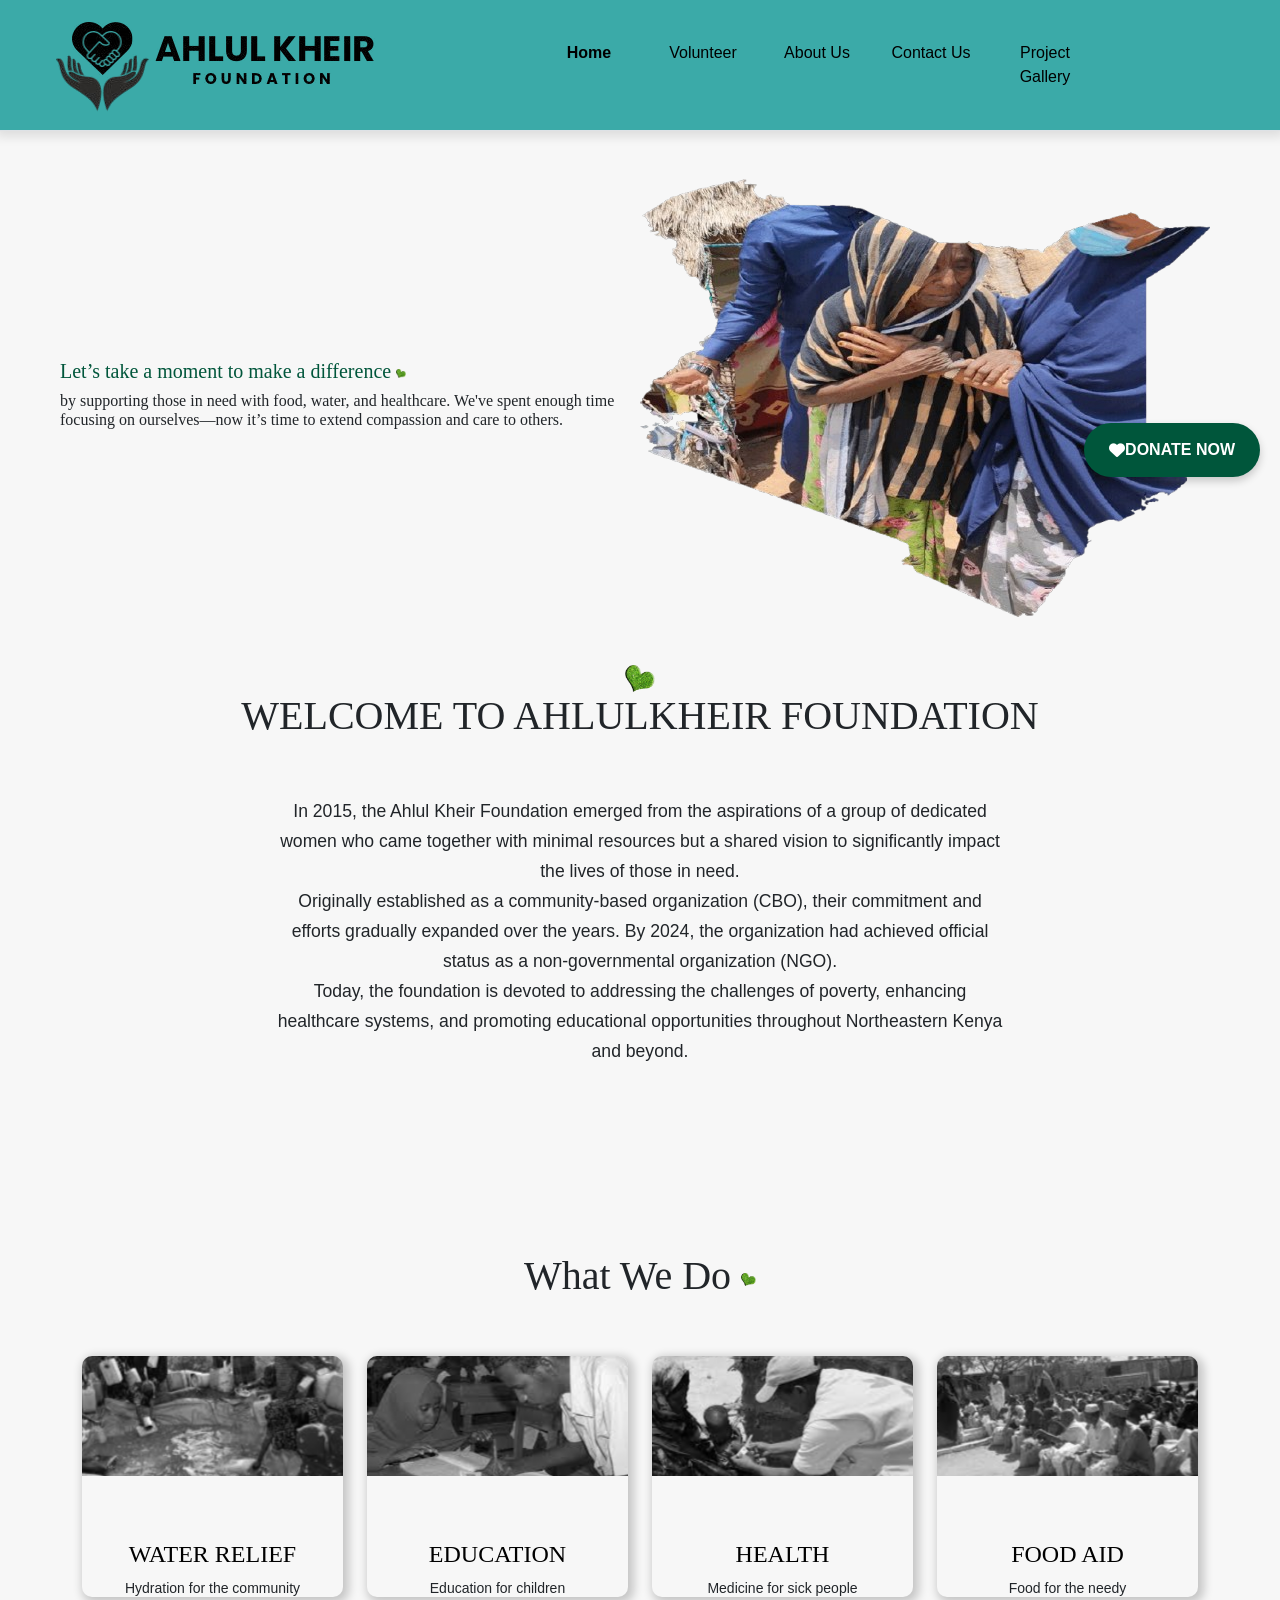
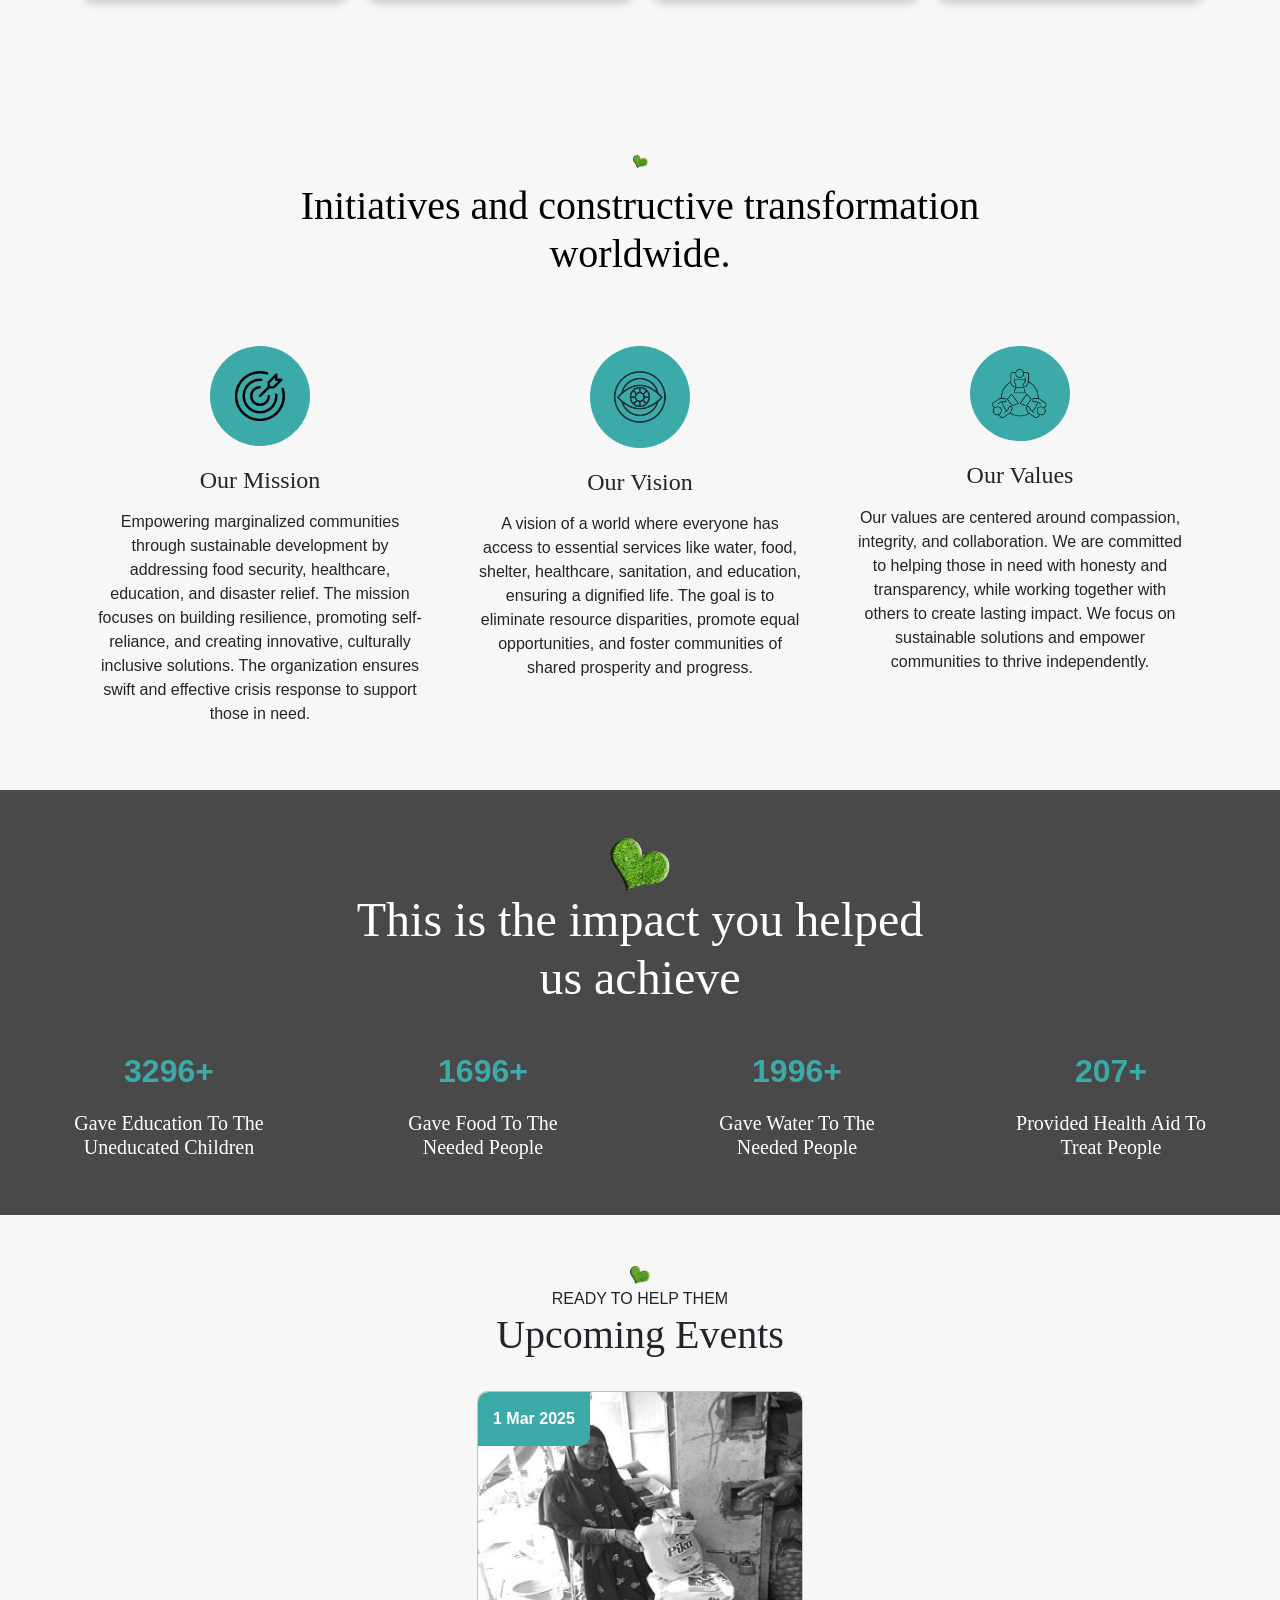
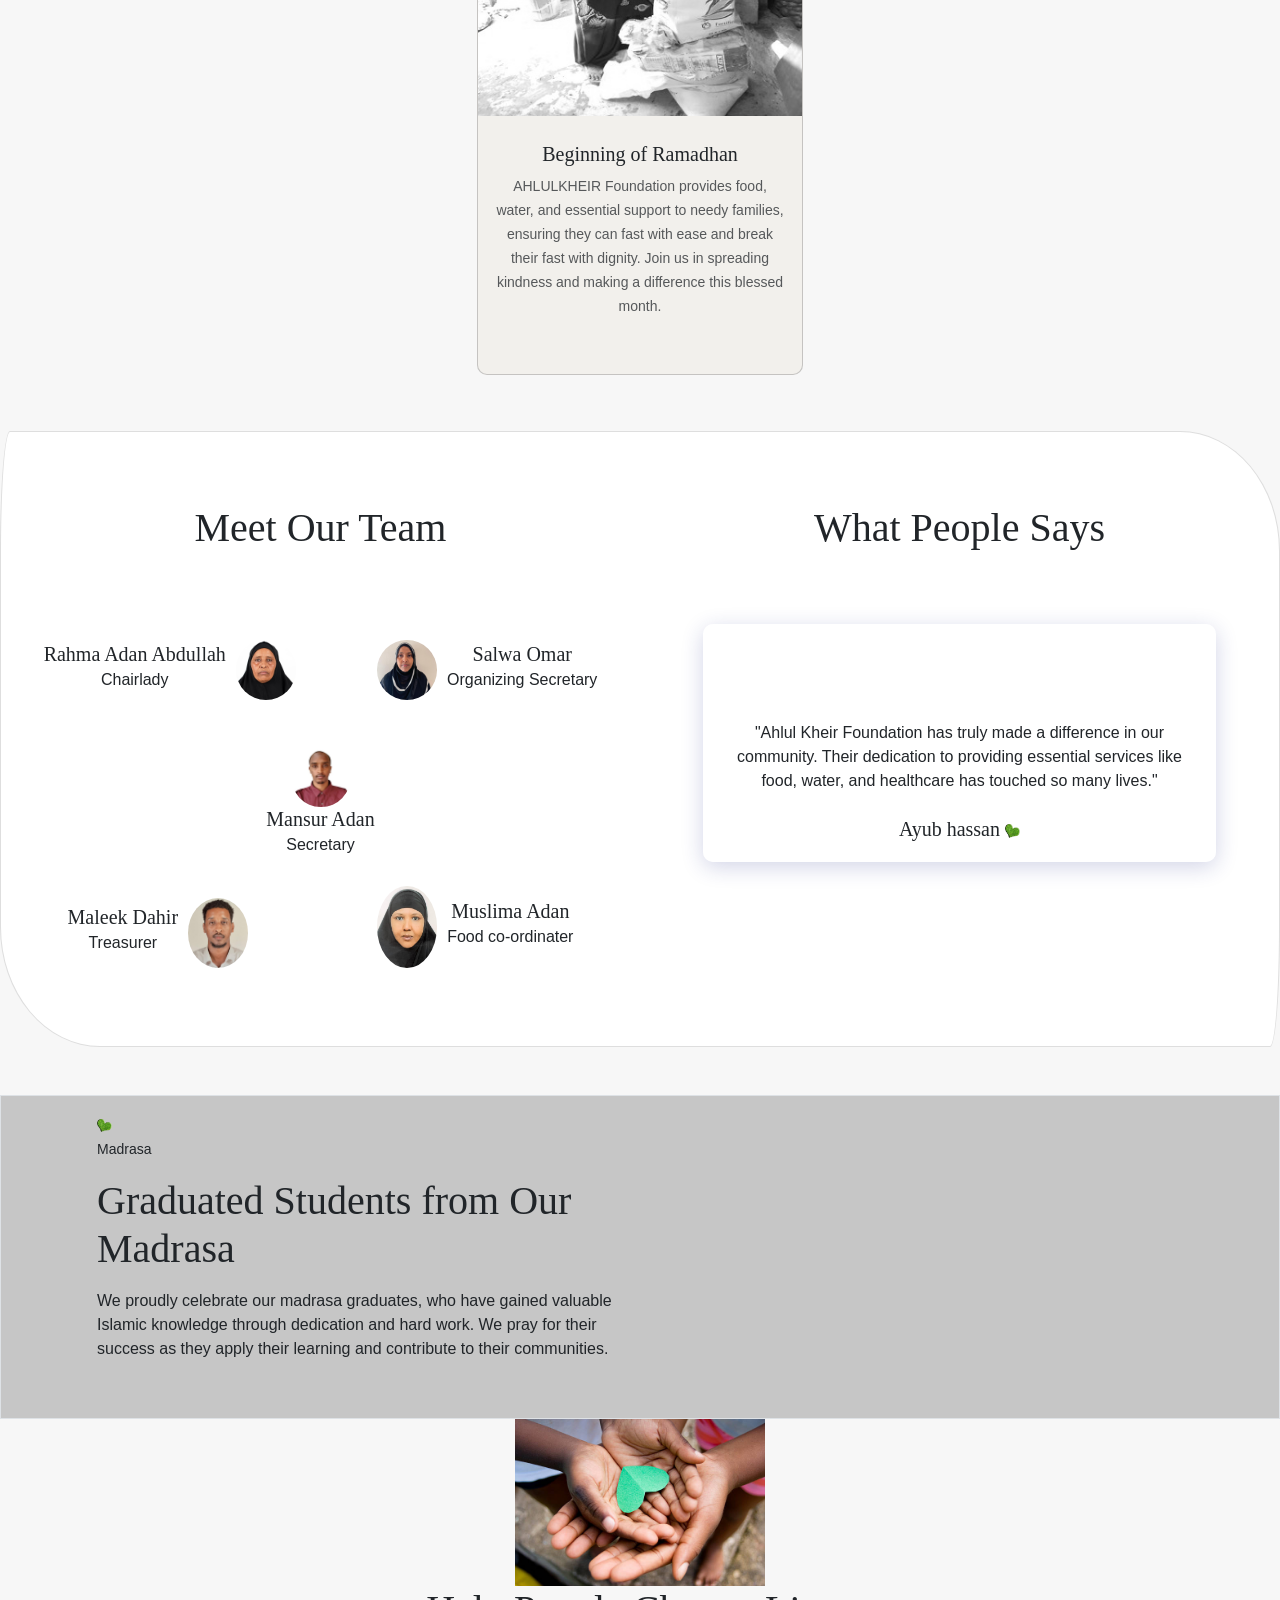
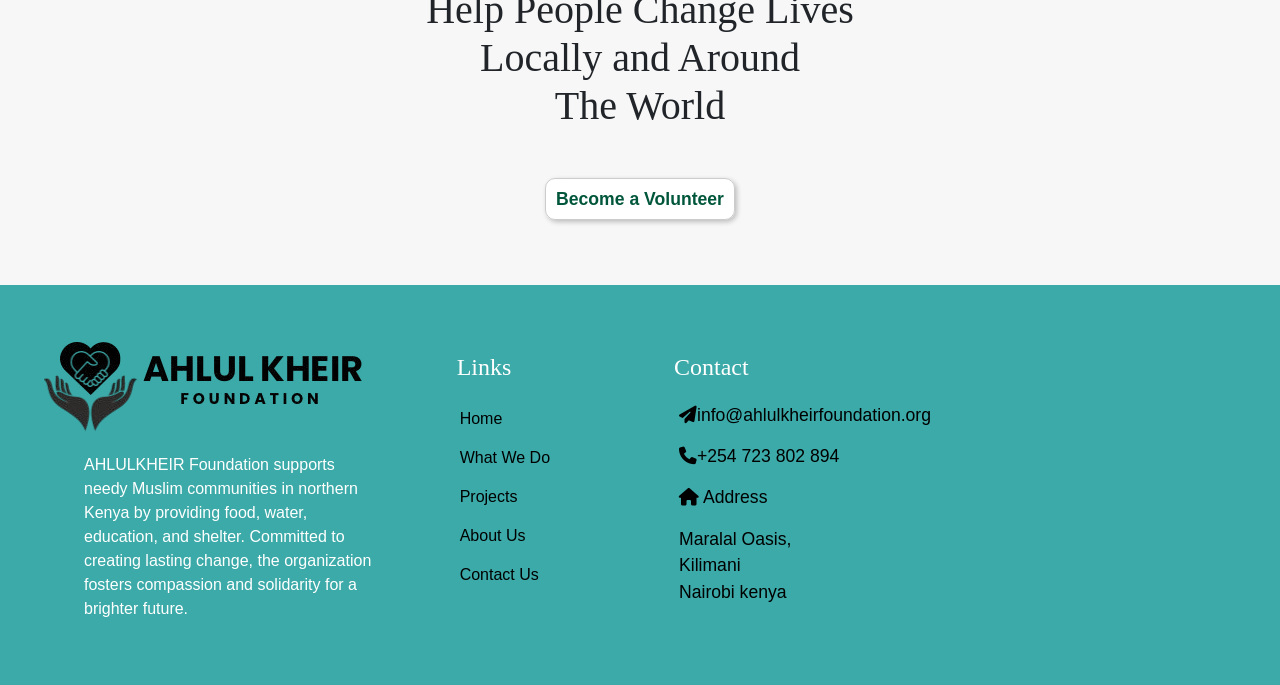
==== index.html @ 29255aa6 "index done" ====
<!DOCTYPE html>
<html lang="en">
<head>
  <meta charset="UTF-8" />
  <meta http-equiv="X-UA-Compatible" content="IE=edge" />
  <meta name="viewport" content="width=device-width, initial-scale=1.0" />
  <link rel="icon" href="images/alhlul favicon.png">

  <!-- fontawesome cdn -->
  <link
    rel="stylesheet"
    href="https://cdnjs.cloudflare.com/ajax/libs/font-awesome/6.1.0/css/all.min.css"
    crossorigin="anonymous"
    referrerpolicy="no-referrer"
  />
  

  <!-- Bootstrap cdn -->
  <link
    href="https://cdn.jsdelivr.net/npm/bootstrap@5.1.3/dist/css/bootstrap.min.css"
    rel="stylesheet"
    crossorigin="anonymous"
  />

  <!-- aos cdn -->
  <link rel="stylesheet" href="https://unpkg.com/aos@next/dist/aos.css" />

  <!-- link css, media and favicon -->
  <link rel="stylesheet" href="styles.css">
  <script src="script.js"></script>

  <title>AhlulKheir Foundation</title>
</head>
<body>

  <div class="donate-popup">
    <a href="donate.html" class="donate-button">
        <i class="fas fa-heart"></i> DONATE NOW
    </a>
</div>

  <!-- navbar -->
  <nav class="navbar navbar-expand-lg sticky-top border-bottom" id="nav_bar">
    <div class="container-fluid px-md-5">
      <a class="navbar-brand" href="#home">
        <img src="/images/ahlulk_logo_.png" alt="Ahlulkheir logo">
        
      </a>
      <button
        class="navbar-toggler"
        type="button"
        data-bs-toggle="collapse"
        data-bs-target="#navbarNav"
        aria-controls="navbarNav"
        aria-expanded="false"
        aria-label="Toggle navigation">
        <span class="navbar-toggler"><i class="fa-solid fa-bars"></i></span>
      </button>
      <div class="collapse navbar-collapse justify-content-end text-center pe-3" id="navbarNav">
        <ul class="navbar-nav">
          <li class="nav-item">
            <a class="nav-link active" href="index.html">Home</a>
          </li>
          <li class="nav-item">
            <a class="nav-link" href="volunteer.html">Volunteer</a>
         
          </li>
          <li class="nav-item">
            <a class="nav-link" href="#aboutt">About Us</a>
          </li>
          <li class="nav-item">
            <a class="nav-link" href="#contactt">Contact Us</a>
          </li>
          <li class="nav-item">
            <a class="nav-link" href="project.html">Project Gallery</a>
          <li class="nav-item">
        </ul>
      </div>
    </div>
  </nav>

   <!-- carousel -->

   <div
   id="carouselExampleCaptions"
   class="carousel slide carousel-fade top_carousel"
   data-bs-ride="carousel"
 >
   <div class="carousel-inner">
     <div
       class="carousel-item active container-fluid py-md-5"
       data-bs-interval="4000"
     >
       <div class="row g-0">
        <img src="https://raw.githubusercontent.com/vinayshilpani/An-NGO-Website/master/assets/carousel-1.png" alt="" class="img-fluid w-50" />
        <div
           class="col-6 d-flex justify-content-center align-items-center anime-2"
         >
           <div class="ps-md-5">
             <h5 style="color: #00563B;">
               Let’s take a moment to make a difference
               <img
                 src="/images/green no bg.png"
                 alt=""
                 class="m-0"
                 width="10px"
               />
             </h5>
             <h6>
                by supporting those in need with food, water, and healthcare. We've spent enough time focusing on ourselves—now it’s time to extend compassion and care to others.
             </h6>
           </div>
         </div>
         <div class="col-6 anime-3">
         <img src="/images/kenya map.png" alt="">
        </div>
       </div>
     </div>
     <div
       class="carousel-item container-fluid py-md-5"
       data-bs-interval="4000"
     >
       <div class="row">
         <img src="https://raw.githubusercontent.com/vinayshilpani/An-NGO-Website/master/assets/carousel-1.png" alt="" class="img-fluid w-50" />
         <div class="col-6 anime-2">
         <img src="/images/somal map.png" alt="">
        </div>
         <div
           class="col-6 d-flex justify-content-center align-items-center anime-3"
         >
           <div>
             <h5 style="color: #00563B;">
               Let’s come together to improve the lives
               <img
                 src="/images/green no bg.png"
                 alt=""
                 class="m-0"
                 width="10px"
               />
             </h5>
             <h6>
               of those in need. We’ve focused on ourselves long enough; now it’s time to dedicate our efforts to helping those who are struggling.
             </h6>
           </div>
         </div>
       </div>
     </div>
     <div
       class="carousel-item container-fluid py-md-5"
       data-bs-interval="4000"
     >
       <div class="row">
        <img src="https://raw.githubusercontent.com/vinayshilpani/An-NGO-Website/master/assets/carousel-1.png" alt="" class="img-fluid w-50" />
        <div
           class="col-6 d-flex justify-content-center align-items-center anime-2"
         >
           <div >
             <h5 style="color: #00563B;">
               Let’s work for the well-being of those in need
               <img
                 src="/images/green no bg.png"
                 alt=""
                 class="m-0"
                 width="10px"
               />
             </h5>
             <h6>
               We've lived enough for ourselves; now it’s time to live a little for the less fortunate.
             </h6>
           </div>
         </div>
         <div class="col-6 anime-3">
        <img src="/images/africa map.png" alt="">        
        </div>
       </div>
     </div>
   </div>
 </div>

 <!-- welcome -->
 <section
   class="container"
   data-aos="fade-up"
   data-aos-offset="-100"
   data-aos-delay="40"
   data-aos-duration="600"
   data-aos-easing="ease-in-out"
   data-aos-mirror="true"
   data-aos-once="false"
   data-aos-anchor-placement="top-center"
 >
   <div class="row text-center" id="welcome">
     <div class="col-12">
       <img src="/images/green no bg.png" alt="" width="30px" />
       <h1>WELCOME TO <span>AHLULKHEIR FOUNDATION</span></h1>
     </div>
     <div class="col-md-8 offset-md-2 my-md-5">
       <p>
        In 2015, the Ahlul Kheir Foundation emerged from the aspirations of a group of dedicated women who came together with minimal resources but a shared vision to significantly impact the lives of those in need.
         <br class="d-none d-md-block" />
        Originally established as a community-based organization (CBO), their commitment and efforts gradually expanded over the years. By 2024, the organization had achieved official status as a non-governmental organization (NGO).
         <br class="d-none d-md-block" />
        Today, the foundation is devoted to addressing the challenges of poverty, enhancing healthcare systems, and promoting educational opportunities throughout Northeastern Kenya and beyond.        </p>
       <img src="https://raw.githubusercontent.com/vinayshilpani/An-NGO-Website/master/assets/sketch-1.png" alt="" width="250px" />
       <center>
         <img
           src="https://raw.githubusercontent.com/vinayshilpani/An-NGO-Website/master/assets/quote-1.png"
           alt=""
           width="50px"
           class="d-block d-md-none"
         />
       </center>
     </div>
   </div>
 </section>

 <!-- what we do  -->

 <section id="t-cards" class="mt-5">
   <div class="container pb-md-5 mb-md-4 mb-3">
     <div class="row">
       <div class="col-12 text-center mb-5">
         <h1>
           What We Do <img src="/images/green no bg.png" alt="" width="15px" />
         </h1>
       </div>
       <div
       class="col-sm-6 col-md-3"
       data-aos="zoom-in"
       data-aos-delay="10"
       data-aos-duration="600"
       data-aos-easing="ease-in-out"
       data-aos-anchor-placement="center-bottom"
     >
       <div class="panel panel-default panel-card">
         <div class="panel-heading">
           <img src="/images/water.jfif" alt="" />
         </div>
         <div class="panel">
           <i class="fa "></i>
         </div>
         <div class="panel-body text-center">
           <h4 class="panel-header">WATER RELIEF</h4>
           <p class="m-0">
             <small>Hydration for the community</small>
           </p>
         </div>
         <div class="panel-thumbnails">
           <div class="row">
             <div class="col-12 text-center">
               <p class="m-0">
               </p>
               <a href="project.html#waterr">Water projects</a>
             </div>
           </div>
         </div>
       </div>
     </div>
       <div
         class="col-sm-6 col-md-3"
         data-aos="zoom-in"
         data-aos-delay="10"
         data-aos-duration="600"
         data-aos-easing="ease-in-out"
         data-aos-anchor-placement="center-bottom"
       >
         <div class="panel panel-default panel-card">
           <div class="panel-heading">
             <img src="/images/education.jfif" alt="" />
           </div>
           <div class="panel">
             <i class="fa"></i>
           </div>
           <div class="panel-body text-center">
             <h4 class="panel-header">EDUCATION</h4>
             <p class="m-0">
               <small>Education for children</small>
             </p>
           </div>
           <div class="panel-thumbnails">
             <div class="row">
               <div class="col-12 text-center">
                 <p class="m-0">
                 </p>
                 <a href="project.html#edu">Education projects</a>
               </div>
             </div>
           </div>
         </div>
       </div>
       <div
         class="col-sm-6 col-md-3"
         data-aos="zoom-in"
         data-aos-delay="10"
         data-aos-duration="600"
         data-aos-easing="ease-in-out"
         data-aos-anchor-placement="center-bottom"
       >
         <div class="panel panel-default panel-card">
           <div class="panel-heading">
             <img src="/images/health.jfif" alt="" />
           </div>
           <div class="panel">
             <i class="fa"></i>
           </div>
           <div class="panel-body text-center">
             <h4 class="panel-header">HEALTH</h4>
             <p class="m-0">
               <small>Medicine for sick people</small>
             </p>
           </div>
           <div class="panel-thumbnails">
             <div class="row">
               <div class="col-12 text-center">
                 <p class="m-0">
                 </p>
                 <a href="project.html#health">Health projects</a>
               </div>
             </div>
           </div>
         </div>
       </div>
       <div
         class="col-sm-6 col-md-3"
         data-aos="zoom-in"
         data-aos-delay="10"
         data-aos-duration="600"
         data-aos-easing="ease-in-out"
         data-aos-anchor-placement="center-bottom"
       >
         <div class="panel panel-default panel-card">
           <div class="panel-heading">
             <img src="/images/food.jfif" alt="" />
           </div>
           <div class="panel">
             <i class="fa"></i>
           </div>
           <div class="panel-body text-center">
             <h4 class="panel-header">FOOD AID</h4>
             <p class="m-0">
               <small>Food for the needy</small>
             </p>
           </div>
           <div class="panel-thumbnails">
             <div class="row">
               <div class="col-12 text-center">
                 <p class="m-0">
                 </p>
                 <a href="project.html#foodd">Food Projects</a>
               </div>
             </div>
           </div>
         </div>
       </div>
     </div>
   </div>
 </section>

 <!-- vision -->

 <div class="container mb-3 mb-md-5">
   <div class="row text-center" id="vision">
     <div class="col-12 text-center">
       <h1 id="aboutt">
         <img src="/images/green no bg.png" alt="" class="m-0" width="15px" />
         <br />
         Initiatives and constructive transformation  <br class="d-none d-md-block" />
         worldwide.
         <br />
         <img src="https://raw.githubusercontent.com/vinayshilpani/An-NGO-Website/master/assets/sketch-2.png" alt="" width="250px" />
       </h1>
     </div>
     <div class="col-md-4">
       <section>
         <img
           src="/images/mission.png"
           alt=""
           class="img-fluid"
           width="60px"
         />
       </section>
       <h4>Our Mission</h4>
       <p class="m-3">
        Empowering marginalized communities through sustainable development by addressing food security, healthcare, education, and disaster relief. The mission focuses on building resilience, promoting self-reliance, and creating innovative, culturally inclusive solutions. The organization ensures swift and effective crisis response to support those in need.      </p>
     </div>
     <div class="col-md-4">
       <section>
         <img
           src="/images/vision.png"
           alt=""
           class="img-fluid"
           width="60px"
         />
       </section>
       <h4>Our Vision</h4>
       <p class="m-3">
        A vision of a world where everyone has access to essential services like water, food, shelter, healthcare, sanitation, and education, ensuring a dignified life. The goal is to eliminate resource disparities, promote equal opportunities, and foster communities of shared prosperity and progress.     </div>
     <div class="col-md-4">
       <section>
         <img src="/images/value.png" alt="" class="img-fluid" width="60px" />
       </section>
       <h4>Our Values</h4>
       <p class="m-3">
         Our values are centered around compassion, integrity, and collaboration. We are committed to helping those in need with honesty and transparency, while working together with others to create lasting impact. We focus on sustainable solutions and empower communities to thrive independently.
       </p>
     </div>
   </div>
 </div>

 <!-- achieve -->

 <section class="container-fluid mb-5" id="achieve">
   <div class="row py-md-5 py-5">
     <div class="col-12 text-center">
       <img src="/images/green no bg.png" alt="" width="60px" />
       <h1>
         This is the impact you helped <br class="d-none d-md-block" />
         us achieve
       </h1>
     </div>
     <div class="row text-center count_div">
       <section class="col-sm-6 col-md-3">
         <img src="" alt="" />
         <p class="pt-2"><span id="number1">0</span>+</p>
         <h5 class="">
           Gave Education To The <br />
           Uneducated Children
         </h5>
       </section>
       <section class="col-sm-6 col-md-3">
         <img src="" alt="" />
         <p class="pt-2"><span id="number2">0</span>+</p>
         <h5 class="g-0">
           Gave Food To The <br />
           Needed People
         </h5>
       </section>
       <section class="col-sm-6 col-md-3">
         <img src="" alt="" />
         <p class="pt-2"><span id="number3">0</span>+</p>
         <h5 class="">
           Gave Water To The <br />
           Needed People
         </h5>
       </section>
       <section class="col-sm-6 col-md-3">
         <img src="" alt="" />
         <p class="pt-2"><span id="number4">0</span>+</p>
         <h5 class="">
           Provided Health Aid To <br />
           Treat People
         </h5>
       </section>
     </div>
   </div>
 </section>

 <!-- Upcoming Events -->

 <div class="container mb-5">
   <div class="row my-3">
     <div class="col text-center">
       <img src="/images/green no bg.png" alt="" width="20px" />
       <p class="m-0">READY TO HELP THEM</p>
       <h1>Upcoming Events</h1>
     </div>
   </div>
   <div class="row text-center" id="event">
     <div
       class="col-md-6 col-lg-4"
       data-aos="flip-left"
       data-aos-delay="10"
       data-aos-duration="1000"
       data-aos-easing="ease-in-out"
       data-aos-anchor-placement="top-center"
     >
       <div class="card">
         <span> Ongoing... </span>
         <img src="https://raw.githubusercontent.com/vinayshilpani/An-NGO-Website/master/assets/img-5.jpg" class="card-img-top" alt="..." />
         <div class="card-body text-center">
           <h5>Provide Free Islamic Tuition Session</h5>
           <p class="text-muted">
             <small
               >AHLULKHEIR Foundation offers free Islamic tuition to help children and adults deepen their knowledge of the Quran and Islamic teachings. Our goal is to nurture faith, moral values, and a strong connection to Islam, empowering individuals with spiritual and educational growth.
               <br class="d-none d-md-block" /><br><br>
               </small
             >
           </p>
         </div>
       </div>
     </div>
     <div
       class="col-md-6 col-lg-4"
       data-aos="fade-up"
       data-aos-delay="10"
       data-aos-duration="1000"
       data-aos-easing="ease-in-out"
       data-aos-anchor-placement="top-center"
     >
       <div class="card">
         <span> 1 Mar 2025 </span>
         <img src="project/food7.jpg" class="card-img-top" alt="..." />
         <div class="card-body text-center">
           <h5>Beginning of Ramadhan </h5>
           <p class="text-muted">
             <small
               >AHLULKHEIR Foundation provides food, water, and essential support to needy families, ensuring they can fast with ease and break their fast with dignity. Join us in spreading kindness and making a difference this blessed month.
               <br class="d-none d-md-block" /><br>
               </small
             >
           </p>
           
         </div>
       </div>
     </div>
     <div
       class="col-md-6 col-lg-4"
       data-aos="flip-right"
       data-aos-delay="10"
       data-aos-duration="1000"
       data-aos-easing="ease-in-out"
       data-aos-anchor-placement="top-center"
     >
       <div class="card">
         <span> 30 Mar 2025 </span>
         <img src="project/food1.jpg" class="card-img-top" alt="..." />
         <div class="card-body text-center">
           <h5>Celebrating of Eid</h5>
           <p class="text-muted">
             <small>          
               Eid is a time of joy, gratitude, and sharing. AHLULKHEIR Foundation spreads happiness by providing new clothes and special meals to needy families, ensuring they can celebrate with dignity and smiles. Together, we can make Eid a memorable and blessed occasion for all.

               <br class="d-none d-md-block" />
               </small
             >
           </p>
         </div>
       </div>
     </div>
   </div>
 </div>

 <!-- team & testimonials -->

 <section class="container-fluid mb-5">
   <div class="row py-md-5" id="team">
     <section class="col-md-6 text-center mb-3 mb-md-0">
       <h1 class="m-4 pb-md-5">Meet Our Team</h1>
       <div class="d-md-flex pt-4 pt-md-3">
         <div class="d-flex justify-content-center align-items-center">
           <h5>
            Rahma Adan Abdullah<br />
             <span>Chairlady</span>
           </h5>
           <img src="images/rahma adan.jfif" alt="" />
         </div>
         <div class="d-flex justify-content-center align-items-center">
           <img src="images/salwa omar.jfif" alt="" />
           <h5>
            Salwa Omar <br />
             <span>Organizing Secretary</span>
           </h5>
         </div>
       </div>

       <div class="">
        <div class="d-flex justify-content-center align-items-center"></div>
         <img src="images/mansur dahir.jpeg" alt="" />
         <h5>
           Mansur Adan <br />
           <span>Secretary</span>
         </h5>
       </div>

       <div class="d-md-flex pt-3">
         <div class="d-flex justify-content-center align-items-center">
           <h5>
             Maleek Dahir <br />
             <span>Treasurer</span>
           </h5>
           <img src="images/Maleek.jpeg" alt="" />
         </div>
         <div class="d-flex justify-content-center align-items-center">
           <img src="images/fatma.jpg" alt="" />
           <h5>
             Muslima Adan<br />
             <span>Food co-ordinater</span>
           </h5>
         </div>
       </div>
     </section>
     <div class="col-md-6 text-center px-md-5 mb-5 mb-md-0">
       <h1 class="m-4 pb-md-5">What People Says</h1>
       <div
         id="review_carousel"
         class="carousel slide"
         data-bs-ride="carousel"
       >
         <!-- Wrapper for carousel items -->
         <div class="carousel-inner mt-md-5 mt-3">
           <div class="carousel-item active">
             <div class="row">
               <div class="col-12">
                 <div class="testimonial-wrapper">
                   <div>
                     <img src="https://raw.githubusercontent.com/vinayshilpani/An-NGO-Website/master/assets/quote-1.png" alt="" /> <br />
                     <p class="m-2 m-md-4">
                       "Ahlul Kheir Foundation has truly made a difference in our community. Their dedication to providing essential services like food, water, and healthcare has touched so many lives."</p>
                     <h5>
                       Ayub hassan
                       <img src="/images/green no bg.png" alt="" width="15px" />
                     </h5>
                   </div>
                 </div>
               </div>
             </div>
           </div>
           <div class="carousel-item">
             <div class="row">
               <div class="col-12">
                 <div class="testimonial-wrapper">
                   <div>
                     <img src="https://raw.githubusercontent.com/vinayshilpani/An-NGO-Website/master/assets/quote-1.png" alt="" /> <br />
                     <p class="m-2 m-md-4">
                       "The compassion and transparency they show in their work is inspiring. I’m proud to support an organization that genuinely cares about making a positive impact."
                     </p>
                     <h5>
                       Hassan hassan
                       <img src="/images/green no bg.png" alt="" width="15px" />
                     </h5>
                   </div>
                 </div>
               </div>
             </div>
           </div>
           <div class="carousel-item">
             <div class="row">
               <div class="col-12">
                 <div class="testimonial-wrapper">
                   <div>
                     <img src="https://raw.githubusercontent.com/vinayshilpani/An-NGO-Website/master/assets/quote-1.png" alt="" /> <br />
                     <p class="m-2 m-md-4">
                       "Thanks to Ahlul Kheir Foundation, we have received the support we needed during difficult times. They don’t just provide resources, they empower people to rebuild their lives."
                     </p>
                     <h5>
                       Ayub Timbe
                       <img src="/images/green no bg.png" alt="" width="15px" />
                     </h5>
                   </div>
                 </div>
               </div>
             </div>
           </div>
         </div>
       </div>
     </div>
   </div>
 </section>

 <!-- helping hand -->
 <section class="container-fluid border" id="helping_hand">
   <div class="row px-md-5 d-flex align-items-center">
     <div class="col-md-6 p-3 ps-md-5 text-center text-md-start">
       <img src="/images/green no bg.png" alt="" width="15px" /> <br />
       <small>Madrasa</small>
       <h1 class="my-3">
        Graduated Students from Our Madrasa<br/>
        
       </h1>
       <p>
        We proudly celebrate our madrasa graduates, who have gained valuable Islamic knowledge through dedication and hard work. We pray for their success as they apply their learning and contribute to their communities.
      </p>
       <div class="text-end d-none d-md-block">
         <img src="https://raw.githubusercontent.com/vinayshilpani/An-NGO-Website/master/assets/arrow.png" alt="" id="hh_img1" /> 
       </div>
     </div>
     <div class="col-md-6 text-center" id="hh_img2">
      <iframe width="560" height="315" src="https://www.youtube.com/embed/-Ya7-mU82Vs?si=FfUHo23b0Zkt_y-X" title="YouTube video player" frameborder="0" allow="accelerometer; autoplay; clipboard-write; encrypted-media; gyroscope; picture-in-picture; web-share" referrerpolicy="strict-origin-when-cross-origin" allowfullscreen></iframe>     </div>
   </div>
 </section>

 <!-- become helper -->

 <section class="container pb-4" id="help">
   <div class="row" id="volunteer">
     <div class="col-12 text-center">
       <img src="/images/love in hands.jpg" alt="" width="250px" />
       <h1 class="">
         Help People Change Lives <br class="d-none d-md-block" />
         Locally and Around <br class="d-none d-md-block" />
         The World
       </h1>
     </div>
     <div class="my-3 my-md-5 text-center">
       <a href="volunteer.html">Become a Volunteer</a>
     </div>
   </div>
 </section>

 <!-- footer -->
 <section class="container-fluid text-center text-md-start" id="footer">
   <div class="row py-5 gx-5">
     <div class="col-md-4 ps-md-5">
      <img src="/images/ahlulk_logo_.png" alt="Ahlulkheir logo">
      <p class="pt-3 ps-md-5 pe-md-4 text-white">
        AHLULKHEIR Foundation supports needy Muslim communities in northern Kenya by providing food, water, education, and shelter. Committed to creating lasting change, the organization fosters compassion and solidarity for a brighter future.     </div>
     <div class="col-md-2 link d-none d-md-block" >
       <h4>Links</h4>
       <a href="index.html">Home</a>
       <a href="project.html">What We Do</a>
       <a href="project.html">Projects</a>
       <a href="index.html#aboutt">About Us</a>
       <a href="index.html#contactt">Contact Us</a>
     </div>
     
     <div class="col-md-4 f_contact">
       <h4 id="contactt">Contact</h4>
       <a href="volunteer.html">
         <i class="fa-solid fa-paper-plane"></i>info@ahlulkheirfoundation.org</a>
       <a href="volunteer.html"> <i class="fa-solid fa-phone"></i>+254 723 802 894 </a>
       <a href="volunteer.html"> <i class="fa-solid fa-house"></i> Address </a>
       <a href="">
        Maralal Oasis, <br />
        Kilimani <br />
         Nairobi kenya
       </a>
     </div>
   </div>
 </section>

 <!-- bootstrap script -->
 <script
   src="https://cdn.jsdelivr.net/npm/bootstrap@5.1.3/dist/js/bootstrap.bundle.min.js"
   integrity="sha384-ka7Sk0Gln4gmtz2MlQnikT1wXgYsOg+OMhuP+IlRH9sENBO0LRn5q+8nbTov4+1p"
   crossorigin="anonymous"
 ></script>

 <script src="https://unpkg.com/aos@next/dist/aos.js"></script>
 <script>
   AOS.init();
 </script>
</body>
</html>
---- styles.css ----
/*@import url('https://fonts.googleapis.com/css2?family=DM+Sans&family=Fredoka+One&display=swap');*/
@import url('https://fonts.googleapis.com/css2?family=Poppins:wght@300;400;600&display=swap');

body {
  font-family: 'Poppins', sans-serif;
}

*{
    margin: 0;
    padding: 0;
    box-sizing: border-box;
    font-family: 'DM Sans', sans-serif;
}

html,body{
    background-color: #F7F7F7;
}

h1,h2,h3,h4,h5,h6{
    font-family: 'Fredoka One', cursive;
}


/******************** scrollbar ********************/

::-webkit-scrollbar {
    width: 5px;
}
  
  /* Track */
::-webkit-scrollbar-track {
    box-shadow: inset 0 0 5px rgba(0, 0, 0, 0.8); 
    border-radius: 10px;
}
   
  /* Handle */
::-webkit-scrollbar-thumb {
    background: black; 
    border-radius: 5px;
}
  
  /* Handle on hover */
::-webkit-scrollbar-thumb:hover {
    width: 5px;
}

/******************** navbar ********************/

#nav_bar{
    background-color: #3baaa8;
    box-shadow: 0px 2px 10px 4px rgba(0,0,0,0.1);
}

#navbarNav li{  
    margin: 0 2px;
    width: 110px;
    transition: all .5s ease;
}


#navbarNav li:hover{
    border-radius: 10px;
    background-color: #00563B;
}

#navbarNav li a{
    color: black;   
    transition: all .5s ease;
}

#navbarNav li a:hover{
    color: #588b7b;
    font-weight: bold;
}

#navbarNav .active{
  
    color: black;
    font-weight: bold;
    border-radius: 10px;
}

#nav_img{
    position: relative;
    animation-name: nav_img;
    animation-duration: 2s;
    animation-timing-function: ease;   
}

#nav_a1{
    position: relative;
    animation-name: nav_a1;
    animation-duration: 2s;
    animation-timing-function: ease;   
}

#nav_a2{
    position: relative;
    animation-name: nav_a2;
    animation-duration: 2.5s;
    animation-timing-function: ease;   
}

#nav_a3{
    position: relative;
    animation-name: nav_a3;
    animation-duration: 3s;
    animation-timing-function: ease;   
}

#nav_a4{
    position: relative;
    animation-name: nav_a4;
    animation-duration: 3.5s;
    animation-timing-function: ease;   
}

#nav_a5{
    position: relative;
    animation-name: nav_a5;
    animation-duration: 4s;
    animation-timing-function: ease;   
}

@keyframes nav_img {
    0%{
        left: -100px;
        transform: rotate(180deg);
    }

    100%{
        left: 0;
        transform: rotate(0deg);
    }
}

@keyframes nav_a1 {
    0%{
        top: -150px;
    }

    100%{
        top: 0;
    }
}

@keyframes nav_a2 {
    0%{
        top: -150px;
    }

    100%{
        top: 0;
    }
}

@keyframes nav_a3 {
    0%{
        top: -150px;
    }

    100%{
        top: 0;
    }
}

@keyframes nav_a4 {
    0%{
        top: -150px;
    }

    100%{
        top: 0;
    }
}

@keyframes nav_a5 {
    0%{
        top: -150px;
    }

    100%{
        top: 0;
    }
}


/******************** carousel ********************/

.top_carousel .carousel-item{
    min-height: 30vh;
    position: relative;
}
.top_carousel .carousel-item .row > img{
    position: absolute;
    z-index: -2;
}

.top_carousel .carousel-item .row h5{
    color: #52e6da;
}

.anime-2{
    position: relative;
    animation-name: anime-2;
    animation-duration: 1.3s;
    animation-timing-function: ease-out;
    overflow: hidden;
}

@keyframes anime-2 {
    0%{
        left: -500px;
    }
    100%{
        left: 0;
    }
}


.anime-3{
    position: relative;
    animation-name: anime-3;
    animation-duration: 1.3s;
    animation-timing-function: ease-out;
    overflow: hidden;
}

@keyframes anime-3 {
    0%{
        right: -500px;
    }

    100%{
        right: 0;
    }
}

/******************** welcome ********************/

/* This class controls the position of the popup container */
.donate-popup {
    position: fixed;
    right: 20px;          /* Distance from right edge */
    top: 50%;            /* Position vertically at 50% */
    transform: translateY(-50%);  /* Center it perfectly */
    z-index: 1000;
}

/* This class controls the button appearance */
.donate-button {
    display: flex;
    align-items: center;
    justify-content: center;
    background-color: #00563B;
    color: white;
    padding: 15px 25px;
    text-decoration: none;
    border-radius: 30px;
    font-weight: bold;
    box-shadow: 0 4px 8px rgba(0, 0, 0, 0.2);
    transition: all 0.3s ease;
    animation: pulse 2s infinite;
}

.donate-button:hover {
    background-color: #003d2a;
    color: white;
    transform: scale(1.05);
    text-decoration: none;
    box-shadow: 0 6px 12px rgba(0, 0, 0, 0.3);
}
#welcome{
    margin-bottom: 40px;    
}

#welcome .offset-md-2{
    background: url(assets/quote-1.png) left top no-repeat, url(assets/quote-2.png) right top no-repeat;
}


#welcome span{
    font-family: 'Fredoka One', cursive;
}

#welcome p{
    font-size: 1.1rem;
    line-height: 30px;
}

/******************** what we do ********************/

#t-cards {
    padding-top: 50px;
    padding-bottom: 30px;
    background: url(assets/background-2.jpg);
    background-position: center;
    background-repeat: no-repeat;
    background-size: cover;
}

/*** Panel cards ***/


.panel.panel-card {
    position: relative;
    height: 241px;
    border: none;
    overflow: hidden;
    border-radius: 10px;
    box-shadow: 3px 3px 10px 3px rgba(0, 0, 0, 0.2);
    margin-bottom: 15px;
    transition: all .5s ease;
    background-color: #F7F7F7;
}

.panel.panel-card:hover{
    background-color: white;
}

.panel.panel-card .panel-heading {
    position: relative;
    z-index: 2;
    height: 120px;
    border-bottom-color: #fff;
    overflow: hidden;
    transition: height 600ms ease-in-out;
    -webkit-transition: height 600ms ease-in-out;
}

.panel.panel-card .panel-heading img {
    position: absolute;
    top: 50%;
    left: 50%;
    filter: grayscale(100%);
    z-index: 1;
    width: 120%;
    transition: all .8s ease;
    transform: translate3d(-50%,-50%,0);
    -webkit-transform: translate3d(-50%,-50%,0);
}

.panel.panel-card .panel-figure {
    position: absolute;
    top: auto;
    left: 50%;
    z-index: 3;
    width: 70px;
    height: 70px;
    border-radius: 50%;
    opacity: 1;
    display: flex;
    justify-content: center;
    align-items: center;
    background-color:  #3baaa8;
    box-shadow: 0 0 0 3px #fff;
    -webkit-box-shadow: 0 0 0 3px #fff;
    transform: translate3d(-50%,-50%,0);
    -webkit-transform: translate3d(-50%,-50%,0);
    transition: opacity 400ms ease-in-out;
    -webkit-transition: opacity 400ms ease-in-out;
}

.panel.panel-card .panel-figure i{
    font-size: 1.8rem;
    color: white;
}

.panel.panel-card .panel-body {
    padding-top: 40px;
    padding-bottom: 20px;
    transition: padding 400ms ease-in-out;
    -webkit-transition: padding 400ms ease-in-out;
} 

.panel.panel-card .panel-thumbnails {
    padding: 0 15px 20px;
}

.panel-thumbnails .thumbnail {
    width: 60px;
    max-width: 100%;
    margin: 0 auto;
    background-color: #fff;
} 

.panel h4{
    color: black;
    transition: all .8s ease;
}

.panel a{
    text-decoration: none;
    color: blue;
    font-weight: bold;
    transition: all .5s ease;
}

.panel a:hover{
    color: #3baaa8;
}

.panel.panel-card:hover .panel-heading {
    height: 55px;
    transition: height 400ms ease-in-out;
    -webkit-transition: height 400ms ease-in-out;
}

.panel.panel-card:hover .panel-figure {
    opacity: 0;
    transition: opacity 400ms ease-in-out;
    -webkit-transition: opacity 400ms ease-in-out;
}

.panel.panel-card:hover .panel-body {
    padding-top: 20px;
    transition: padding 400ms ease-in-out;
    -webkit-transition: padding 400ms ease-in-out;
}

.panel.panel-card:hover h4{
    color: #00563B;
}



/******************** Our Vision ********************/

#vision h1{
    color: black;
    margin: 20px;
}

#vision section{
    width: max-content;
    margin: auto;
    padding: 20px;
    border-radius: 50%;
    background-color:  #3baaa8;
    margin-bottom: 20px;
    transition: all 1s ease;
}

#vision img{
    transition: all 1s ease;
}

#vision div{
    cursor: pointer;
}

#vision div:hover img{
    transform: scale(1.10);
}

#vision div:hover section{
    box-shadow: 5px 5px 10px 3px rgba(0, 0, 0, 0.4);
}

/******************** Counter ********************/

#achieve{
    background: url(assets/background-3.png);
    background-position: bottom top;
    background-attachment: fixed;
    background-size: cover;
    
}

#achieve > div{
    background-color: rgba(0, 0, 0, 0.7);
    padding-bottom: 20px;
}

#achieve h1{
    font-size: 3rem;
    color: white;
}

#achieve img{
    animation-name: anime-4;
    animation-duration: 2s;
    animation-iteration-count: infinite;
    animation-timing-function: linear;
}

@keyframes anime-4 {
    0%{
        transform: scale(1.10);
    }
    25%{
        transform: scale(0.90);
    }
    75%{
        transform: scale(1.10);
    }
    100%{
        transform: scale(0.90);
    }
}

.count_div{
    margin: auto;
}

.count_div p{
    font-size: 2rem;
    color: #3baaa8;
    font-weight: bold;
}

.count_div span{
    font-size: 2rem;
    color:  #3baaa8;
    font-weight: bold;
}

.count_div h5{
    color: white;
}


/******************** event ********************/

#event .card{
    border-radius: 10px;
    border: 1px solid rgba(128, 128, 128, 0.4);
    background-color: rgb(242,240,236);
    position: relative;
    overflow: hidden;
    margin: 8px 15px;
    transition: all .8s ease;
}

#event .card:hover{
    background-color: white;
    box-shadow: 1px 16px 8px 8px rgba(0,0,0,0.1);
}

#event .card img{
    border-radius: 10px 10px 0px 0px;
    transition: all .8s ease;
    margin-bottom: 10px;
    filter: grayscale(100%);
}

#event .card:hover img{
    filter: none;
    transform: scale(1.05);
}

#event .card h5{
    transition: all .8s ease;
}

#event .card:hover h5{
    color: #3baaa8;
}

#event .card span{
    position: absolute;
    top: 0;
    left: 0%;
    background-color: #3baaa8;
    color: white;
    padding: 15px;
    font-weight: bold;
    border-radius: 10px 0px 10px 0px;
    z-index: 10;
}

#event .card a{
    text-decoration: none;
    color: blue;
    transition: all .5s ease;
}

#event .card a:hover{
    color: orangered;
    font-weight: bold;
}


/******************** Team or testimonials  ********************/

#team{
    background: url();
    background-attachment: fixed;
    background-size: cover;
    margin-bottom: 20px;
    background-color: white;
    border-radius: 10px 100px / 120px;
    border: 1px solid rgba(128, 128, 128, 0.26);
}

#team section img{
    width: 60px;
    border-radius: 50%;
    margin: 0 10px;
}

#team section div{
    margin: auto;
    margin-bottom: 15px;
}

#team section div span{
    font-size: 1rem;
}

#review_carousel{
    margin: 15px;
    background: rgba( 255, 255, 255, 0.4 );
    box-shadow: 0 5px 22px 0 rgba( 31, 38, 135, 0.2);
    backdrop-filter: blur( 11px );
    -webkit-backdrop-filter: blur( 11px );
    border-radius: 10px;
    border: 1px solid rgba( 255, 255, 255, 0.18 );
}

#review_carousel h5{
    margin-bottom: 20px;
}

/* helper */

#helping_hand{
    background: url(assets/helping-hands-shape.png);
    background-size: contain;
    background-repeat: no-repeat;
    background-position: bottom;
}

#helping_hand .row{
    background-color: rgba(0, 0, 0, 0.2);
}

#hh_img1{
    animation-name: anime-5;
    animation-duration: 1.2s;
    animation-direction: alternate;
    animation-iteration-count: infinite;
    animation-timing-function: linear;
}

@keyframes anime-5{
    0%{
        transform: translateX(-20px);
    }
    100%{
        transform: translateX(20px);

    }   
}


#hh_img2 img{
    margin: 20px 10px;
    max-width: 350pxs;
    border-radius: 15px;
    transition: all .8s ease-in;
    
}

#helping_hand:hover #hh_img2 img{
    transform: scale(1.20);
}

/******************** become Volunteer ********************/

#help{
    background: url(assets/sketch-4.png);
    background-repeat: no-repeat;
    background-position: left bottom;
}

#volunteer{
    background: url(assets/sketch-5.png);
    background-repeat: no-repeat;
    background-position: right;
    background-size: contain;
}

#volunteer a{
    text-decoration: none;
    color: #00563B;
    font-size: 1.1rem;
    padding: 10px;
    border-radius: 10px;
    transition: all .5s ease;
    background-color: white;
    font-weight: bold;
    border: 1px solid rgba(128, 128, 128, 0.4);
    box-shadow: 2px 2px 5px rgba(0, 0, 0, 0.24);
}

#volunteer a:hover{
    color: white;
    font-weight: normal;
    background-color: #00563B;
    box-shadow: 2px 2px 5px rgba(0, 0, 0, 0.44);
}


/********************* footer ********************/

#footer{
    background: url(assets/footer.jpeg);
    background-size: contain;
    background-position: bottom;
    background-attachment: fixed;
}

#footer .row{
    background-color: #3baaa8;
}

#footer .row h4{
    margin: 20px 10px;
    color: white;
}


#footer .link a{
    text-decoration: none;
    color: black;
    display: block;
    padding: 5px 8px;
    
    margin: 5px;
    transition: all .5s ease;
}

#footer .link a:hover{
    color: white;
    transform: scale(1.10);
}

#footer .f_contact a{
    color: black;
    text-decoration: none;
    font-size: 1.1rem;
    display: block;
    margin: 15px;
}

@media screen and (max-width: 400px) {
  #navbarNav li {
    margin: auto;
  }

  .top_carousel .carousel-item img {
    margin: 40px 0;
  }

  .top_carousel .carousel-item h1 {
    font-size: 1rem;
  }

  .top_carousel .carousel-item h5 {
    font-size: 0.7rem;
  }

  #welcome .offset-md-2 {
    background: none;
  }

  #achieve h1 {
    font-size: 1.5rem;
  }

  .count_div p {
    font-size: 1rem;
  }

  #volunteer {
    background: none;
  }

  #help {
    background: none;
  }

  #hh_img2 img{
    margin: 0;
    margin-bottom: 20px;
  }

  #helping_hand:hover #hh_img2 img{
    transform: scale(0.90);
  }

  #footer{
    background-size: cover;
    background-repeat: no-repeat;
  }

}
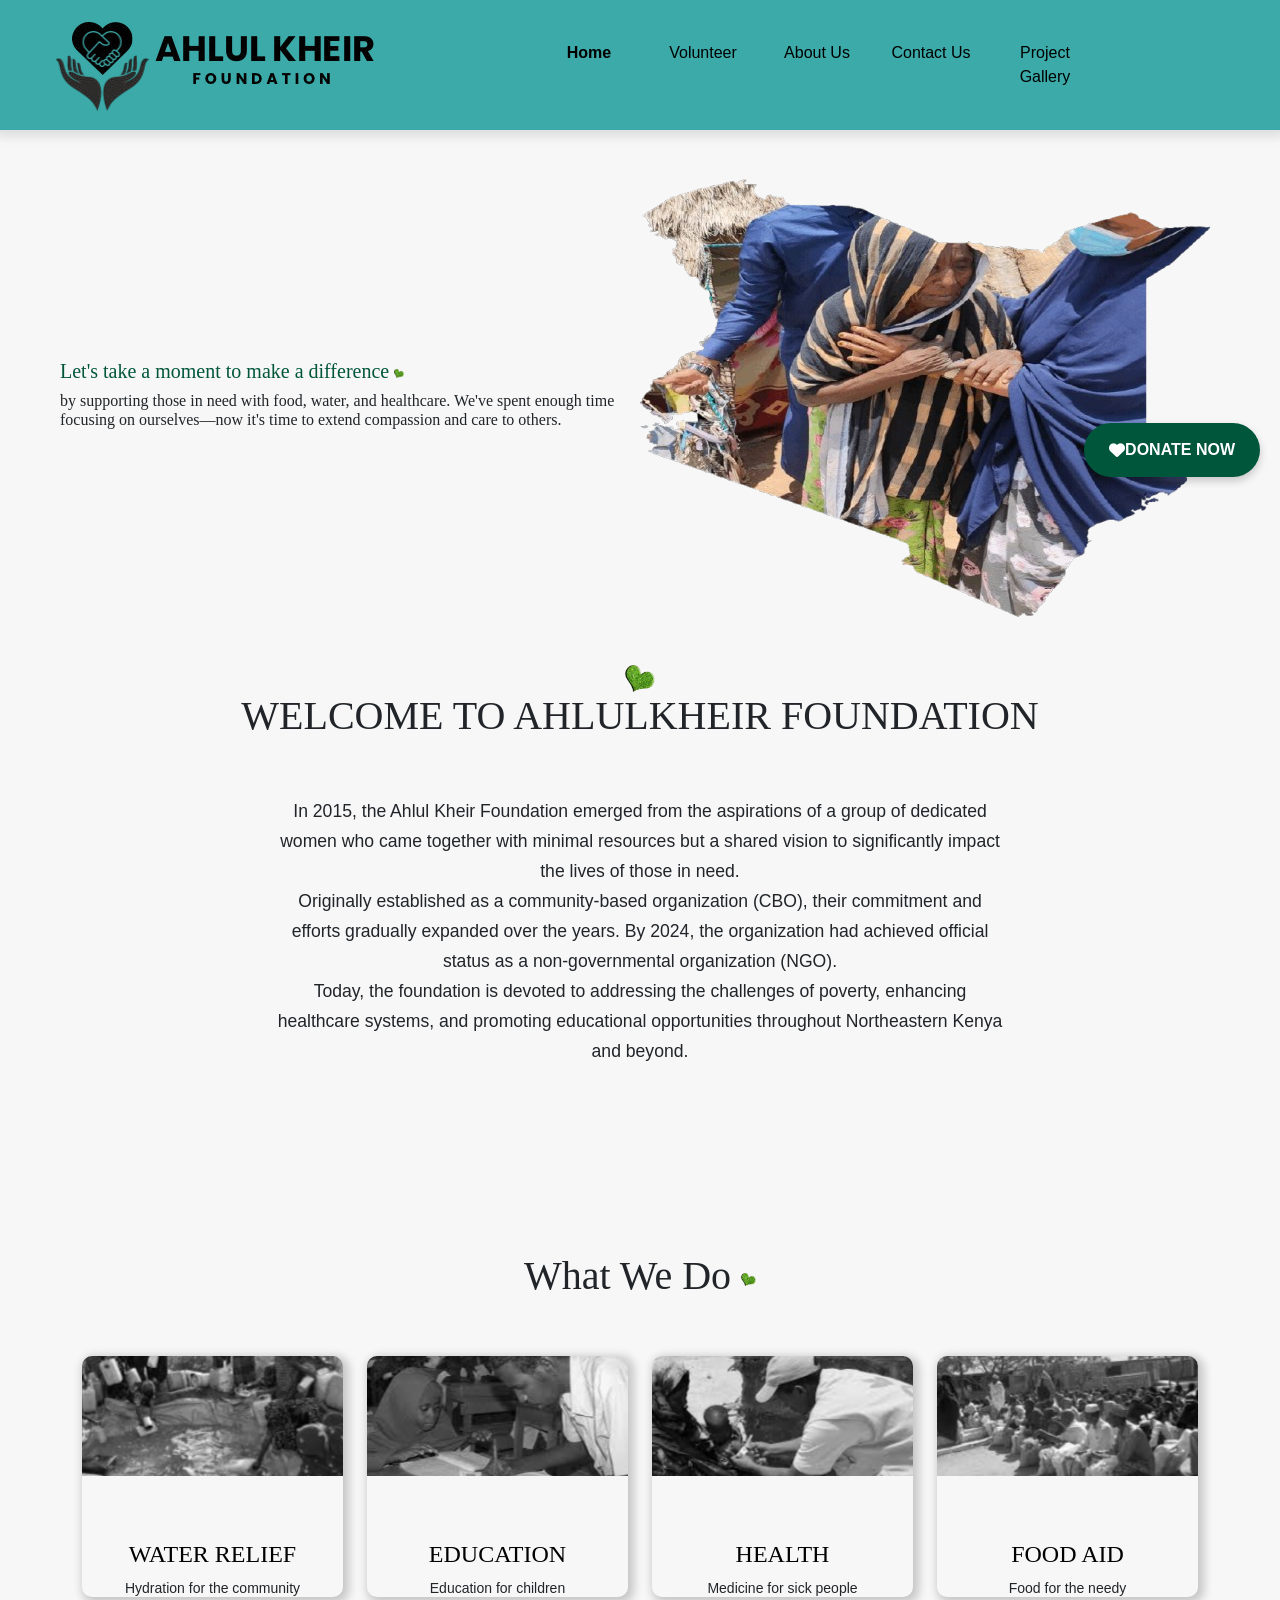
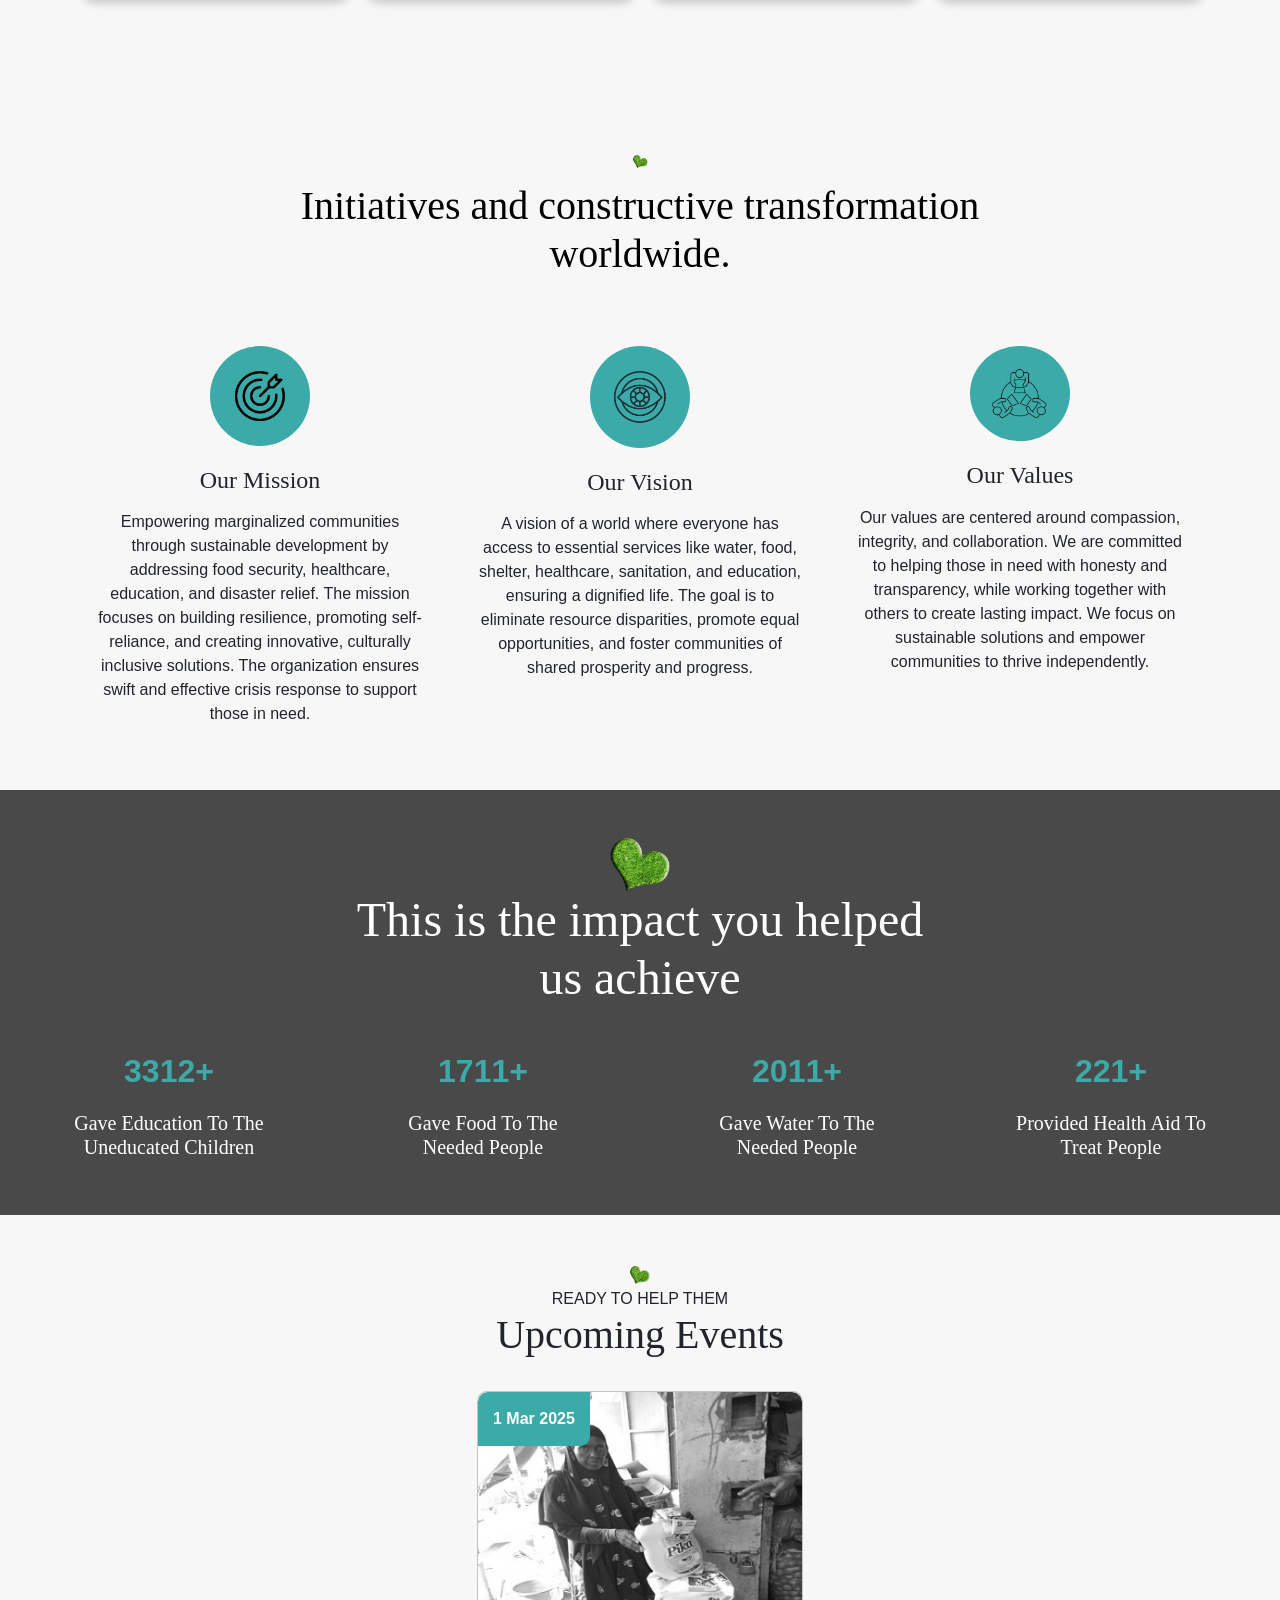
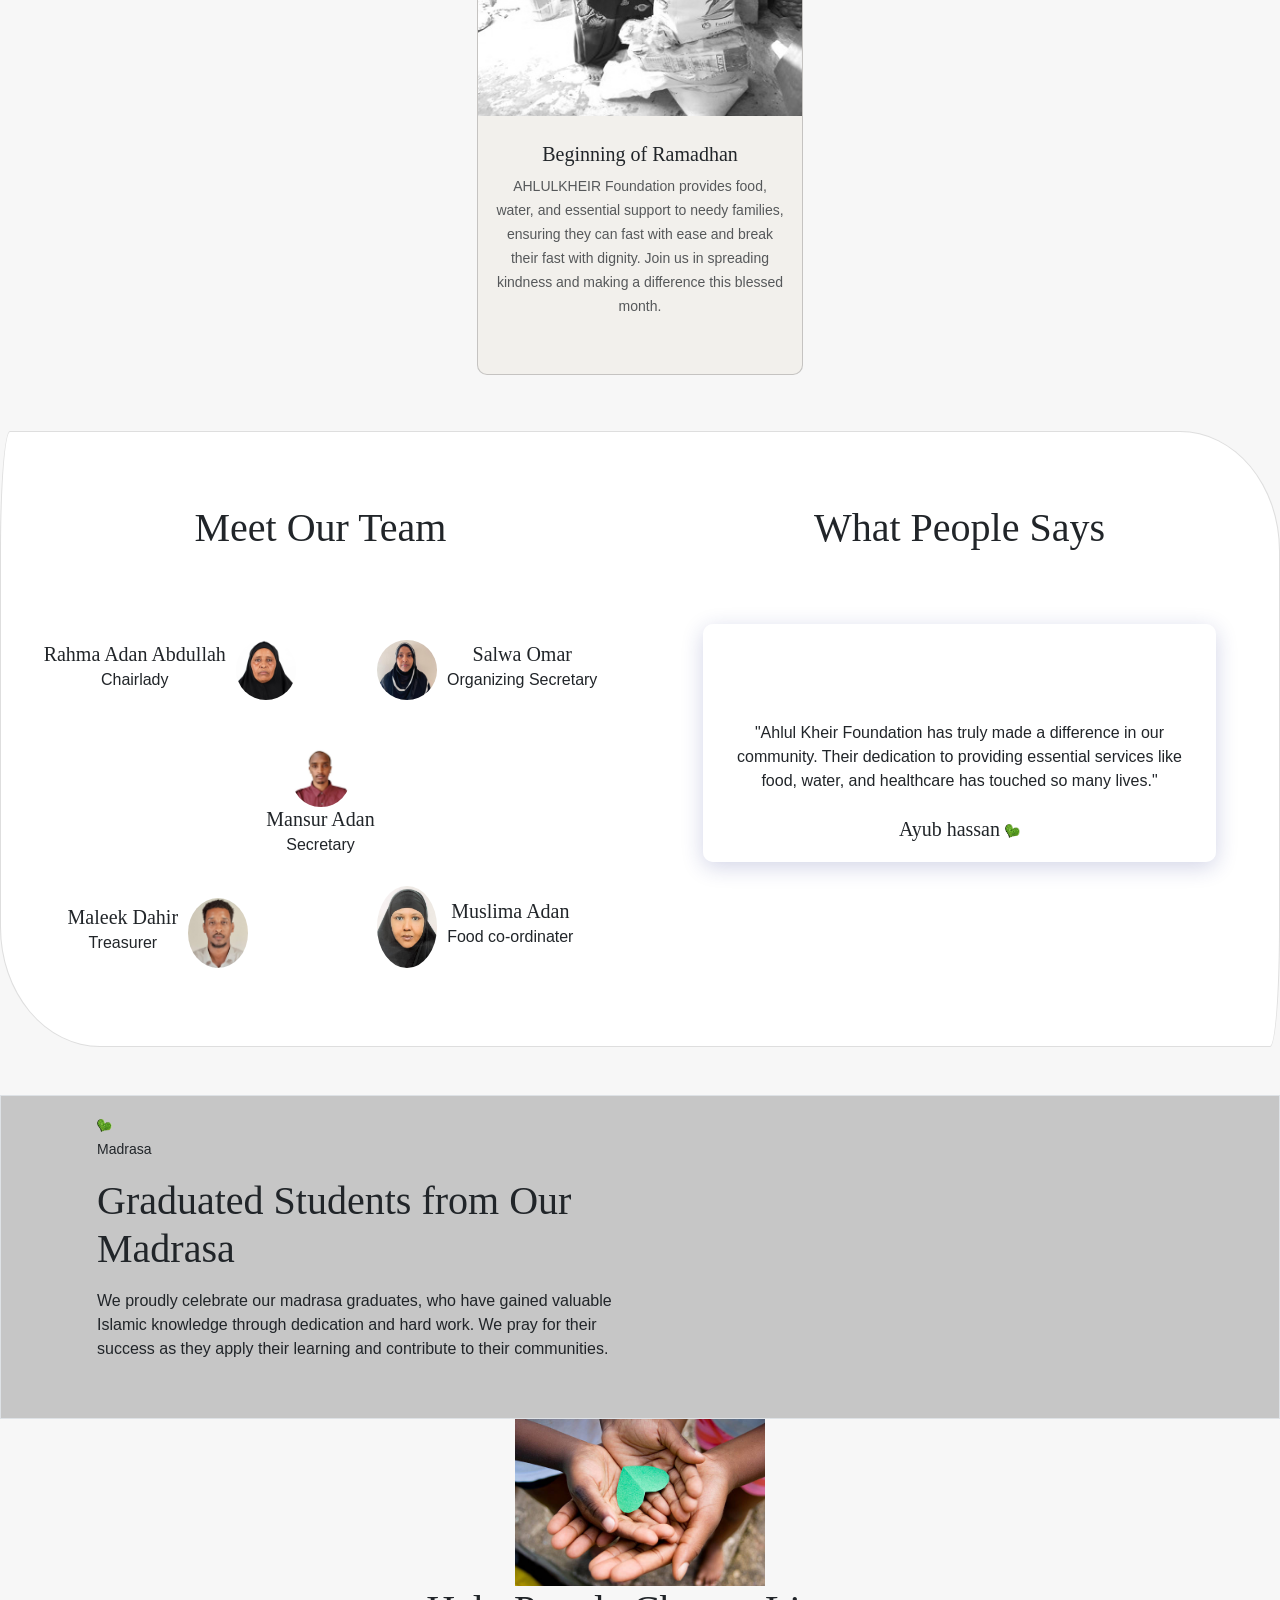
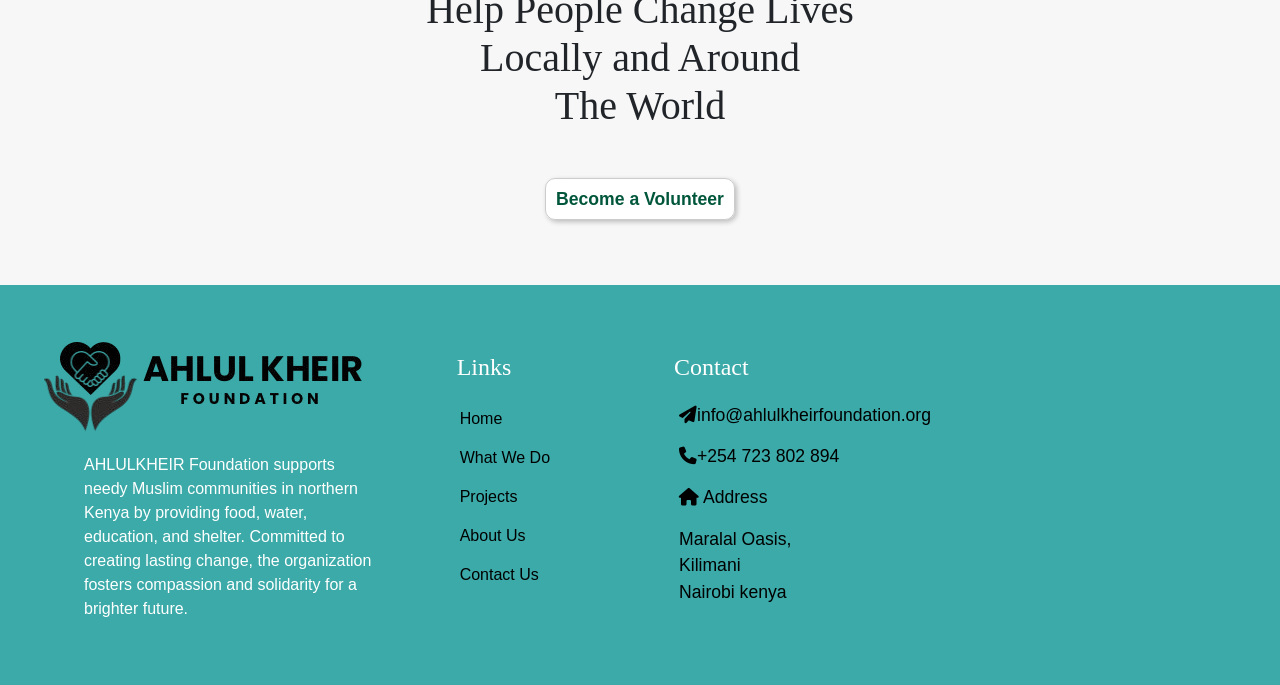
==== commit 9a90fd19: "index done" ====
--- a/index.html
+++ b/index.html
@@ -44,8 +44,8 @@
     <div class="container-fluid px-md-5">
       <a class="navbar-brand" href="#home">
         <img src="/images/ahlulk_logo_.png" alt="Ahlulkheir logo">
-        
       </a>
+
       <button
         class="navbar-toggler"
         type="button"
@@ -56,6 +56,7 @@
         aria-label="Toggle navigation">
         <span class="navbar-toggler"><i class="fa-solid fa-bars"></i></span>
       </button>
+      
       <div class="collapse navbar-collapse justify-content-end text-center pe-3" id="navbarNav">
         <ul class="navbar-nav">
           <li class="nav-item">
@@ -92,13 +93,14 @@
        data-bs-interval="4000"
      >
        <div class="row g-0">
-        <img src="https://raw.githubusercontent.com/vinayshilpani/An-NGO-Website/master/assets/carousel-1.png" alt="" class="img-fluid w-50" />
+        <img src="https://raw.githubusercontent.com/vinayshilpani/An-NGO-Website/master/assets/carousel-1.png" alt="" class="img-fluid d-none d-md-block w-50" />
+        <img src="https://raw.githubusercontent.com/vinayshilpani/An-NGO-Website/master/assets/carousel-1.png" alt="" class="img-fluid d-md-none w-100" />
         <div
-           class="col-6 d-flex justify-content-center align-items-center anime-2"
+           class="col-12 col-md-6 d-flex justify-content-center align-items-center anime-2"
          >
            <div class="ps-md-5">
              <h5 style="color: #00563B;">
-               Let’s take a moment to make a difference
+               Let's take a moment to make a difference
                <img
                  src="/images/green no bg.png"
                  alt=""
@@ -107,12 +109,12 @@
                />
              </h5>
              <h6>
-                by supporting those in need with food, water, and healthcare. We've spent enough time focusing on ourselves—now it’s time to extend compassion and care to others.
+                by supporting those in need with food, water, and healthcare. We've spent enough time focusing on ourselves—now it's time to extend compassion and care to others.
              </h6>
            </div>
          </div>
-         <div class="col-6 anime-3">
-         <img src="/images/kenya map.png" alt="">
+         <div class="col-12 col-md-6 anime-3">
+         <img src="/images/kenya map.png" alt="" class="img-fluid">
         </div>
        </div>
      </div>
@@ -121,16 +123,17 @@
        data-bs-interval="4000"
      >
        <div class="row">
-         <img src="https://raw.githubusercontent.com/vinayshilpani/An-NGO-Website/master/assets/carousel-1.png" alt="" class="img-fluid w-50" />
-         <div class="col-6 anime-2">
-         <img src="/images/somal map.png" alt="">
+         <img src="https://raw.githubusercontent.com/vinayshilpani/An-NGO-Website/master/assets/carousel-1.png" alt="" class="img-fluid d-none d-md-block w-50" />
+         <img src="https://raw.githubusercontent.com/vinayshilpani/An-NGO-Website/master/assets/carousel-1.png" alt="" class="img-fluid d-md-none w-100" />
+         <div class="col-12 col-md-6 anime-2">
+         <img src="/images/somal map.png" alt="" class="img-fluid">
         </div>
          <div
-           class="col-6 d-flex justify-content-center align-items-center anime-3"
+           class="col-12 col-md-6 d-flex justify-content-center align-items-center anime-3"
          >
            <div>
              <h5 style="color: #00563B;">
-               Let’s come together to improve the lives
+               Let's come together to improve the lives
                <img
                  src="/images/green no bg.png"
                  alt=""
@@ -139,7 +142,7 @@
                />
              </h5>
              <h6>
-               of those in need. We’ve focused on ourselves long enough; now it’s time to dedicate our efforts to helping those who are struggling.
+               of those in need. We've focused on ourselves long enough; now it's time to dedicate our efforts to helping those who are struggling.
              </h6>
            </div>
          </div>
@@ -150,13 +153,14 @@
        data-bs-interval="4000"
      >
        <div class="row">
-        <img src="https://raw.githubusercontent.com/vinayshilpani/An-NGO-Website/master/assets/carousel-1.png" alt="" class="img-fluid w-50" />
+        <img src="https://raw.githubusercontent.com/vinayshilpani/An-NGO-Website/master/assets/carousel-1.png" alt="" class="img-fluid d-none d-md-block w-50" />
+        <img src="https://raw.githubusercontent.com/vinayshilpani/An-NGO-Website/master/assets/carousel-1.png" alt="" class="img-fluid d-md-none w-100" />
         <div
-           class="col-6 d-flex justify-content-center align-items-center anime-2"
+           class="col-12 col-md-6 d-flex justify-content-center align-items-center anime-2"
          >
            <div >
              <h5 style="color: #00563B;">
-               Let’s work for the well-being of those in need
+               Let's work for the well-being of those in need
                <img
                  src="/images/green no bg.png"
                  alt=""
@@ -165,12 +169,12 @@
                />
              </h5>
              <h6>
-               We've lived enough for ourselves; now it’s time to live a little for the less fortunate.
+               We've lived enough for ourselves; now it's time to live a little for the less fortunate.
              </h6>
            </div>
          </div>
-         <div class="col-6 anime-3">
-        <img src="/images/africa map.png" alt="">        
+         <div class="col-12 col-md-6 anime-3">
+        <img src="/images/africa map.png" alt="" class="img-fluid">        
         </div>
        </div>
      </div>
@@ -622,7 +626,7 @@
                    <div>
                      <img src="https://raw.githubusercontent.com/vinayshilpani/An-NGO-Website/master/assets/quote-1.png" alt="" /> <br />
                      <p class="m-2 m-md-4">
-                       "The compassion and transparency they show in their work is inspiring. I’m proud to support an organization that genuinely cares about making a positive impact."
+                       "The compassion and transparency they show in their work is inspiring. I'm proud to support an organization that genuinely cares about making a positive impact."
                      </p>
                      <h5>
                        Hassan hassan
@@ -640,7 +644,7 @@
                    <div>
                      <img src="https://raw.githubusercontent.com/vinayshilpani/An-NGO-Website/master/assets/quote-1.png" alt="" /> <br />
                      <p class="m-2 m-md-4">
-                       "Thanks to Ahlul Kheir Foundation, we have received the support we needed during difficult times. They don’t just provide resources, they empower people to rebuild their lives."
+                       "Thanks to Ahlul Kheir Foundation, we have received the support we needed during difficult times. They don't just provide resources, they empower people to rebuild their lives."
                      </p>
                      <h5>
                        Ayub Timbe
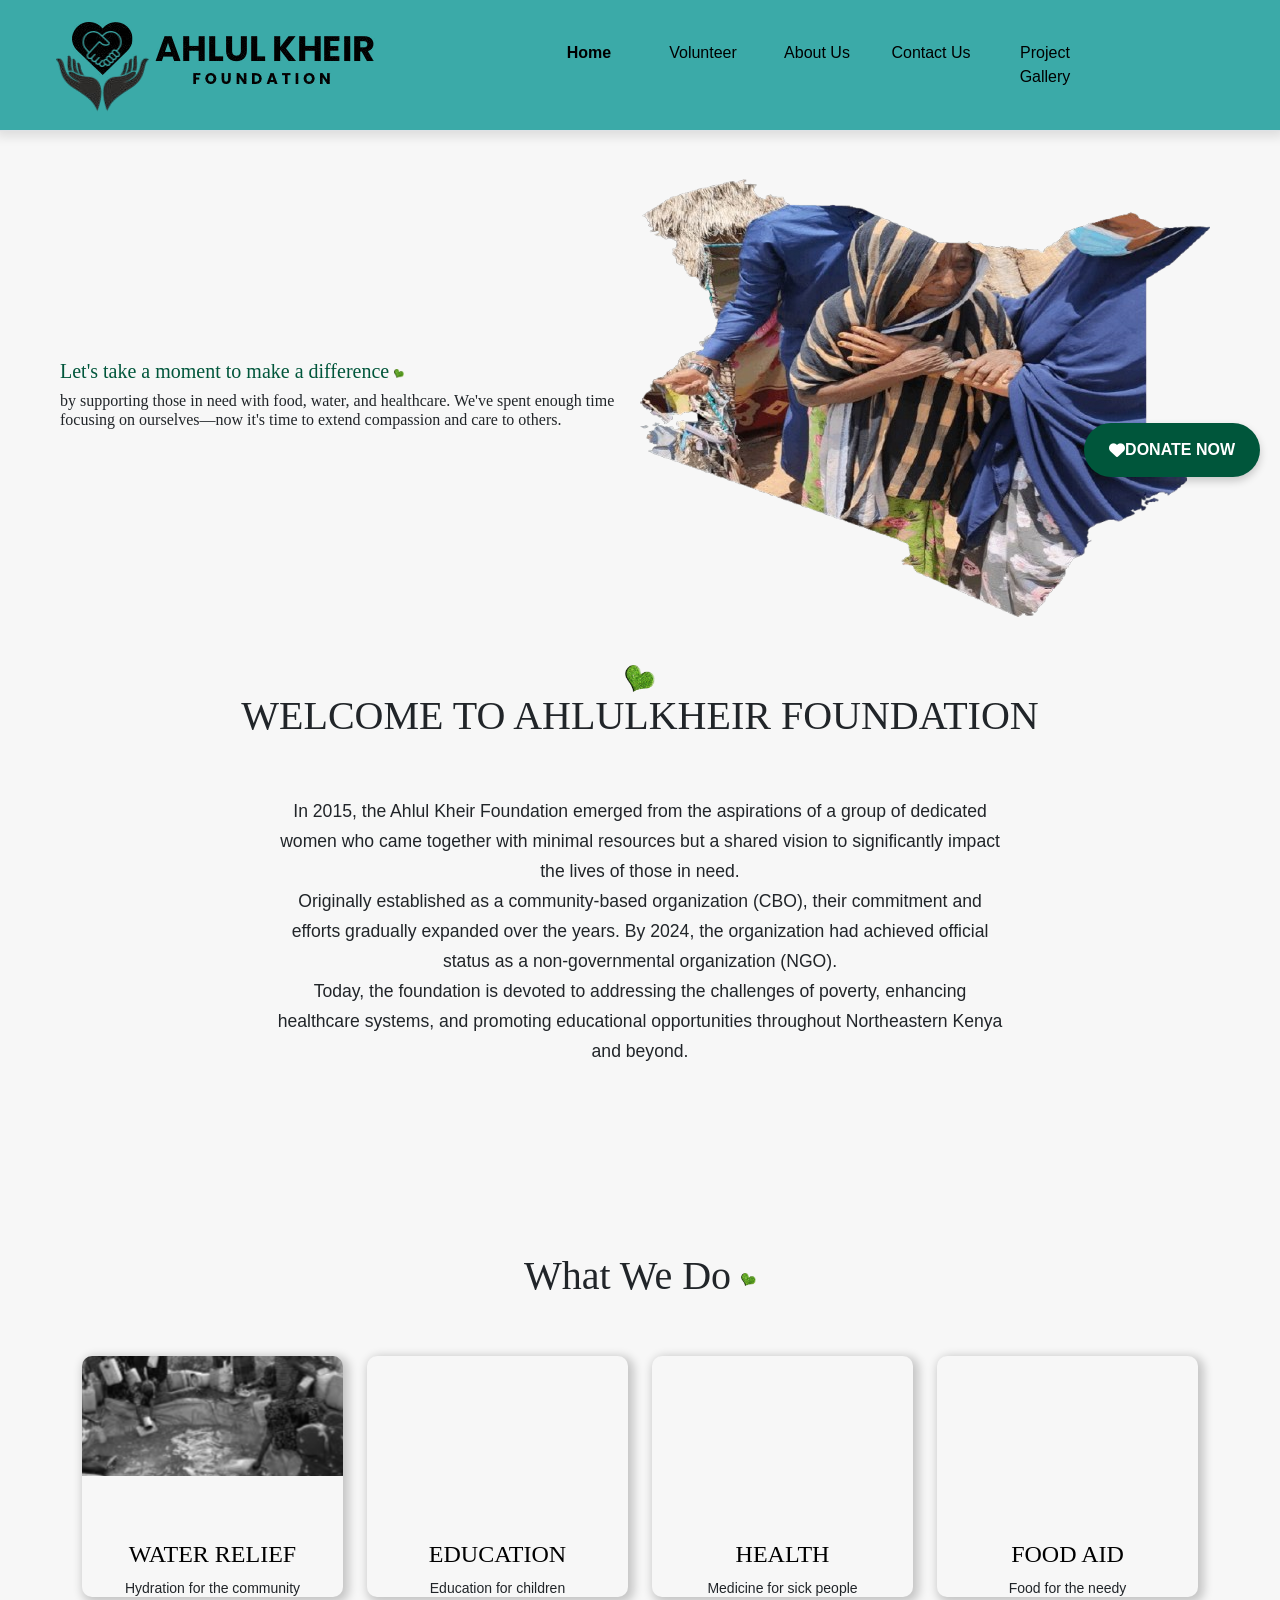
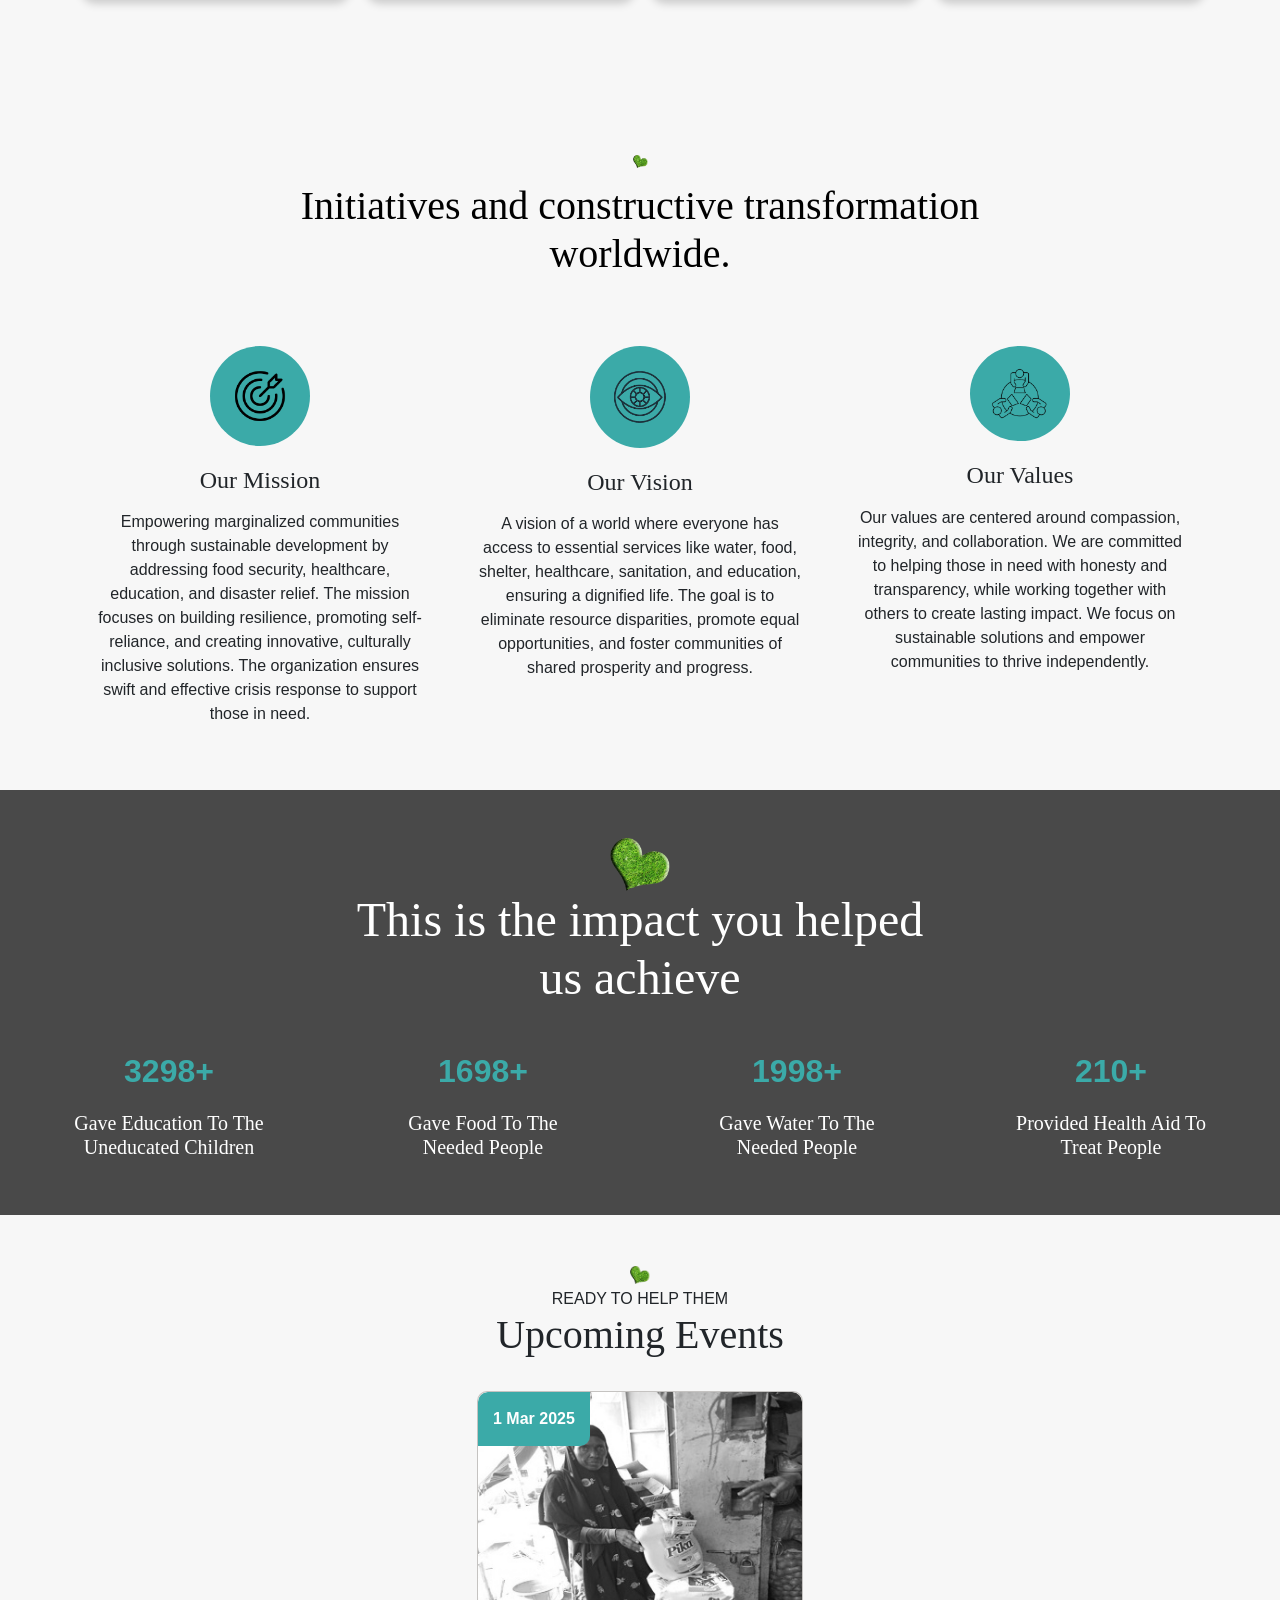
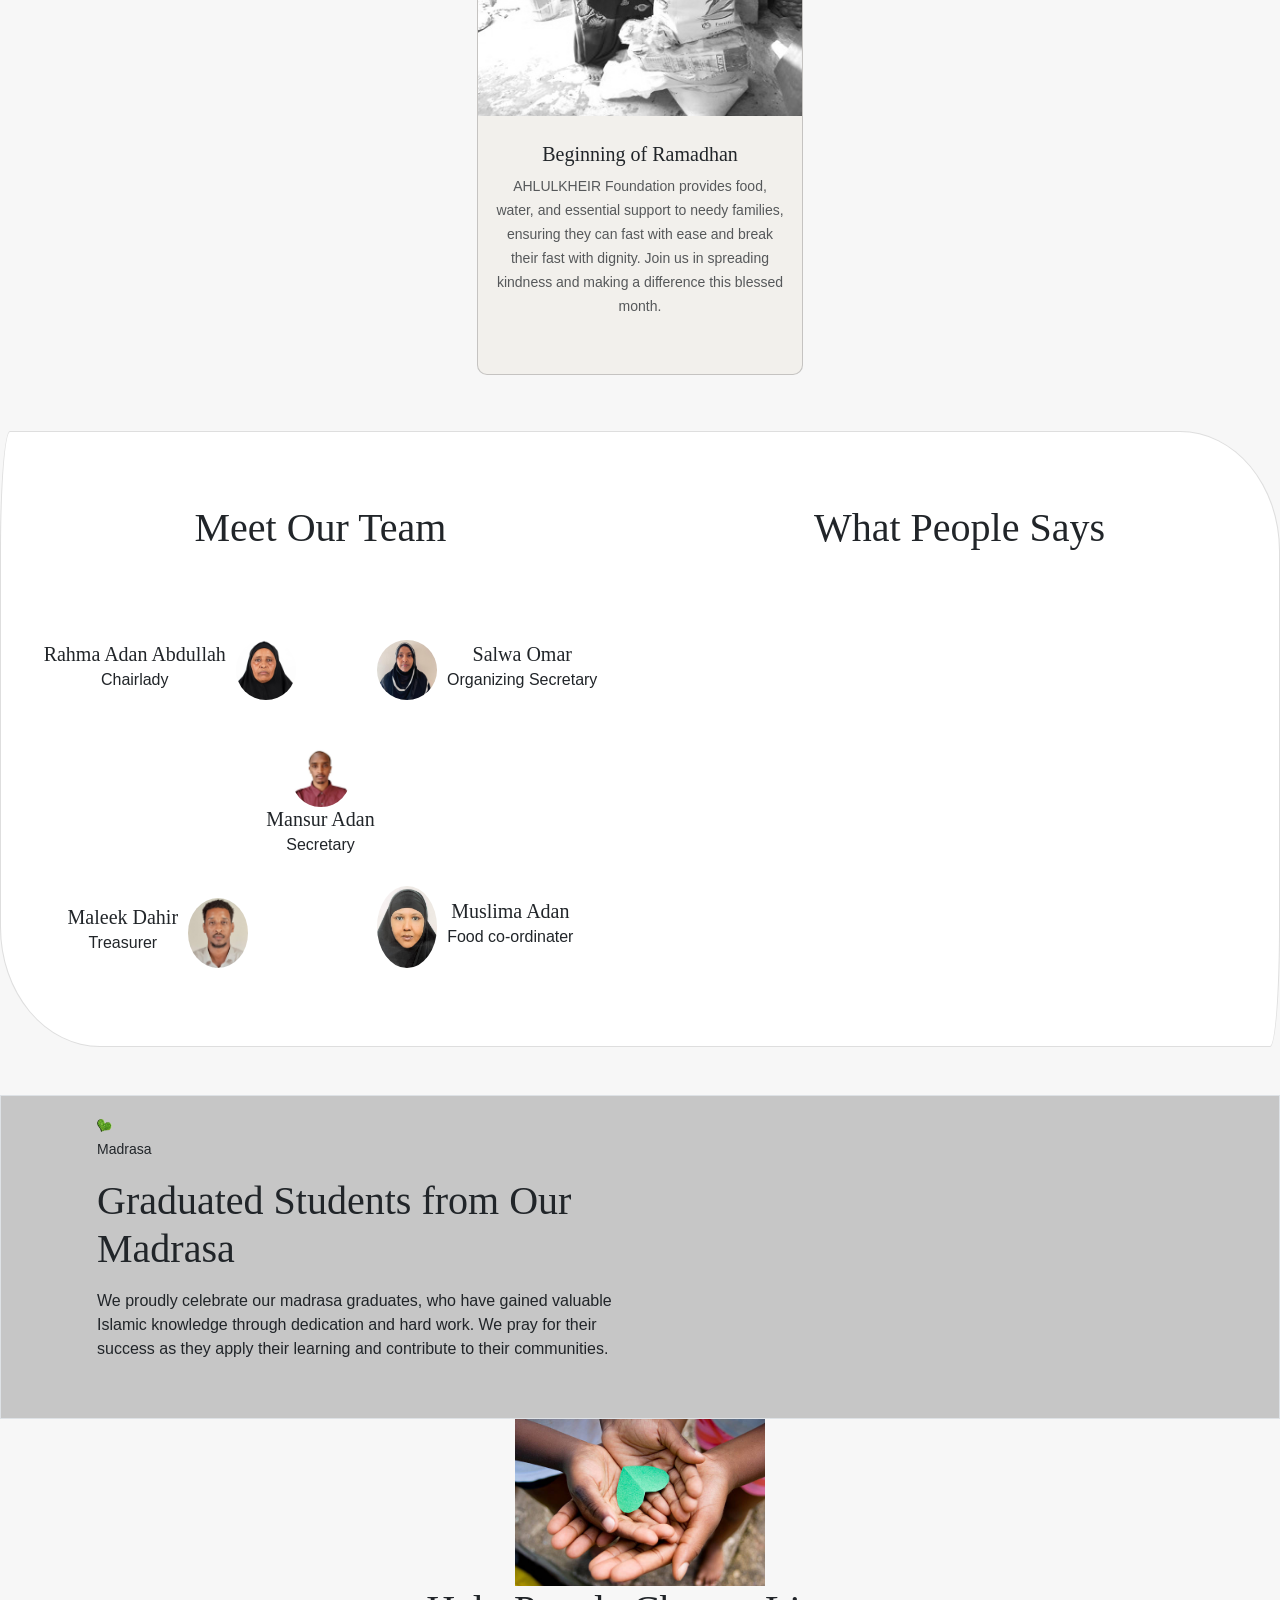
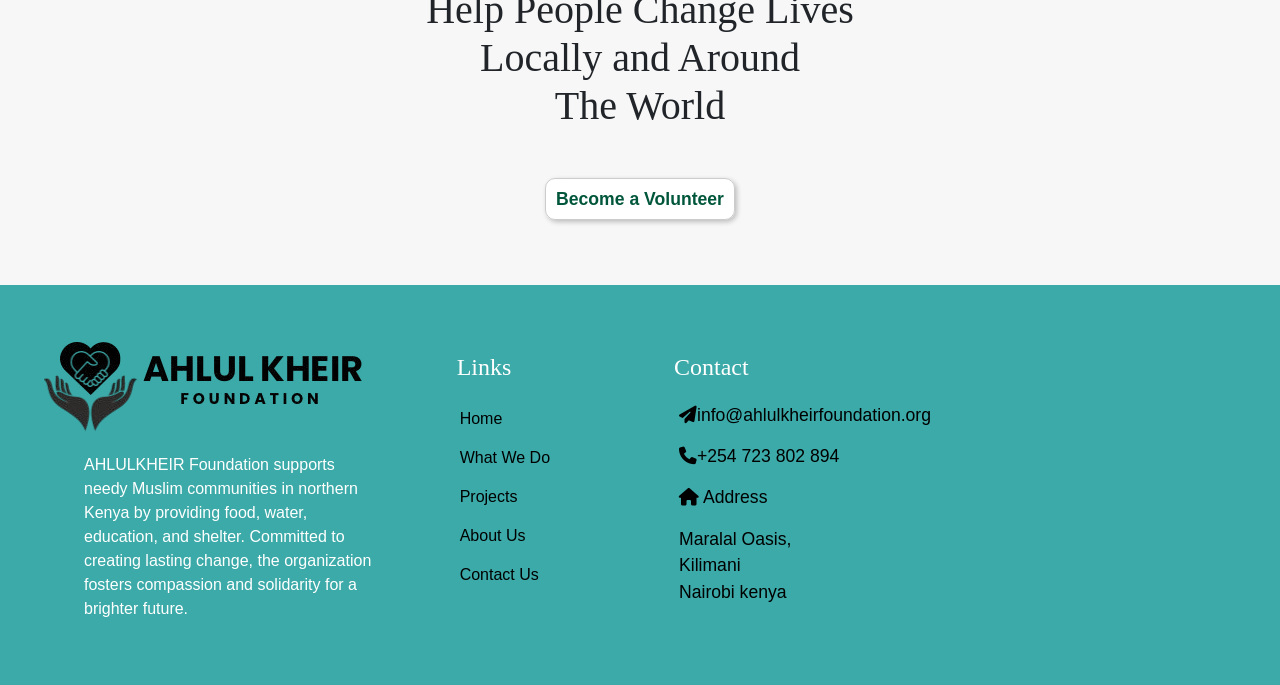
==== commit 11b4d468: "host" ====
--- a/index.html
+++ b/index.html
@@ -28,6 +28,35 @@
   <!-- link css, media and favicon -->
   <link rel="stylesheet" href="styles.css">
   <script src="script.js"></script>
+
+  <style>
+    /* Mobile Text Improvements */
+    @media (max-width: 768px) {
+      p, h6 {
+        font-size: 15px;
+        line-height: 1.7;
+        letter-spacing: 0.2px;
+        font-weight: 400;
+        font-style: normal;
+      }
+      
+      h1 {
+        font-size: 26px;
+        font-weight: bold;
+      }
+
+      h5 {
+        font-size: 18px;
+        line-height: 1.5;
+        font-weight: 500;
+      }
+
+      .text-muted {
+        font-weight: normal;
+        font-style: normal;
+      }
+    }
+  </style>
 
   <title>AhlulKheir Foundation</title>
 </head>
@@ -479,7 +508,7 @@
        data-aos-anchor-placement="top-center"
      >
        <div class="card">
-         <span> Ongoing... </span>
+         <span> 11 August </span>
          <img src="https://raw.githubusercontent.com/vinayshilpani/An-NGO-Website/master/assets/img-5.jpg" class="card-img-top" alt="..." />
          <div class="card-body text-center">
            <h5>Provide Free Islamic Tuition Session</h5>
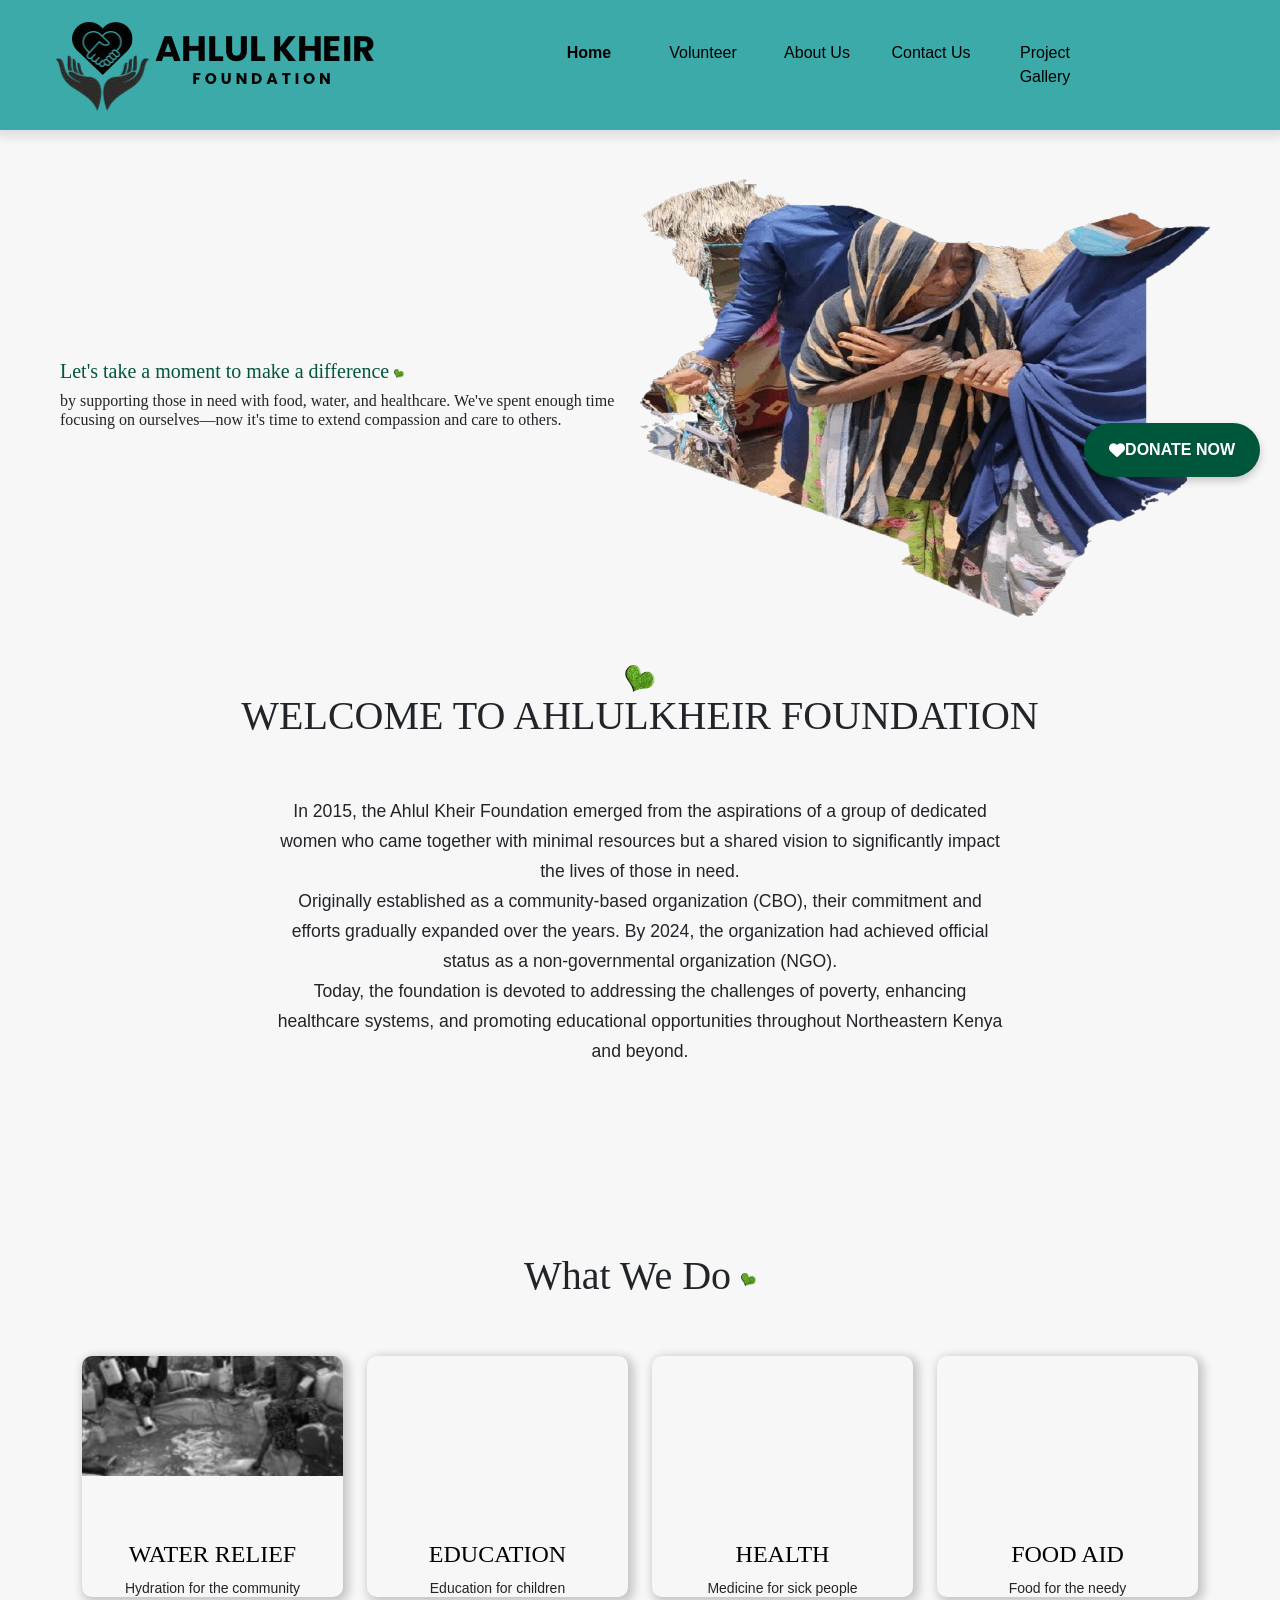
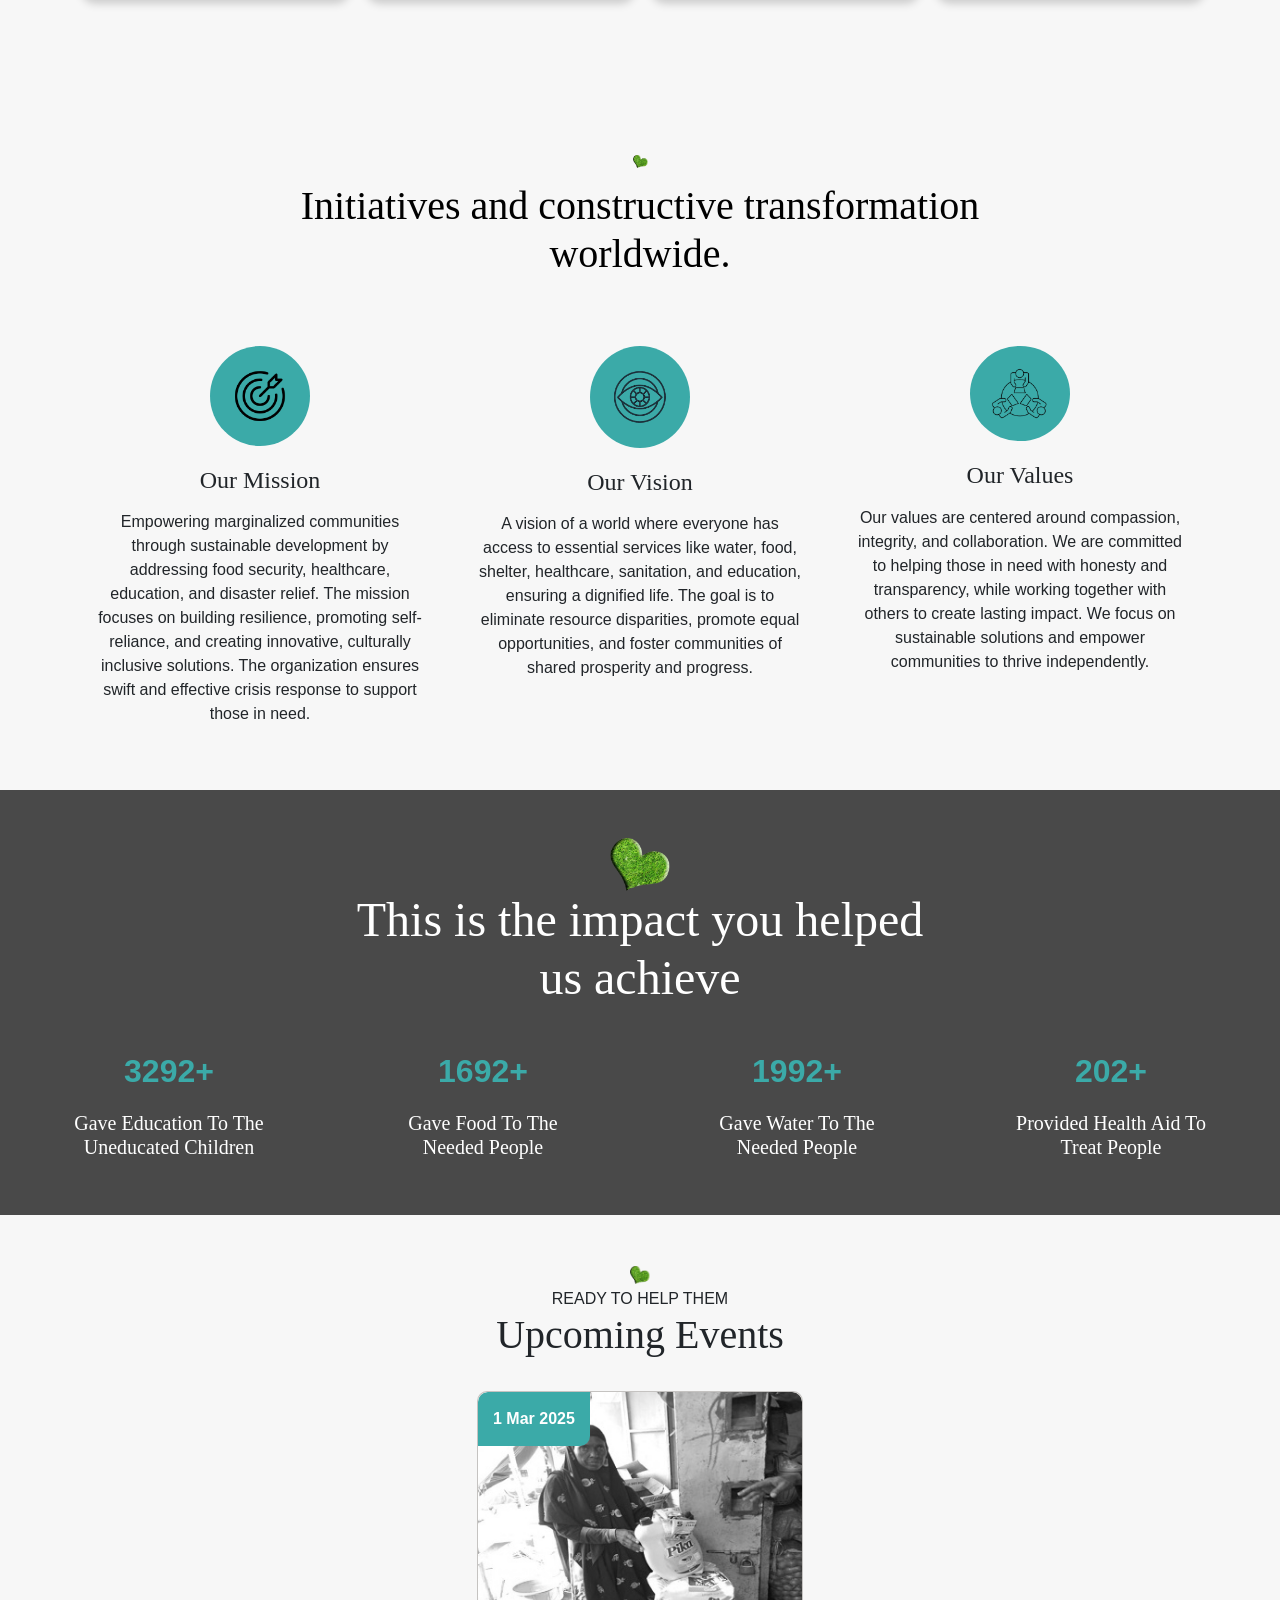
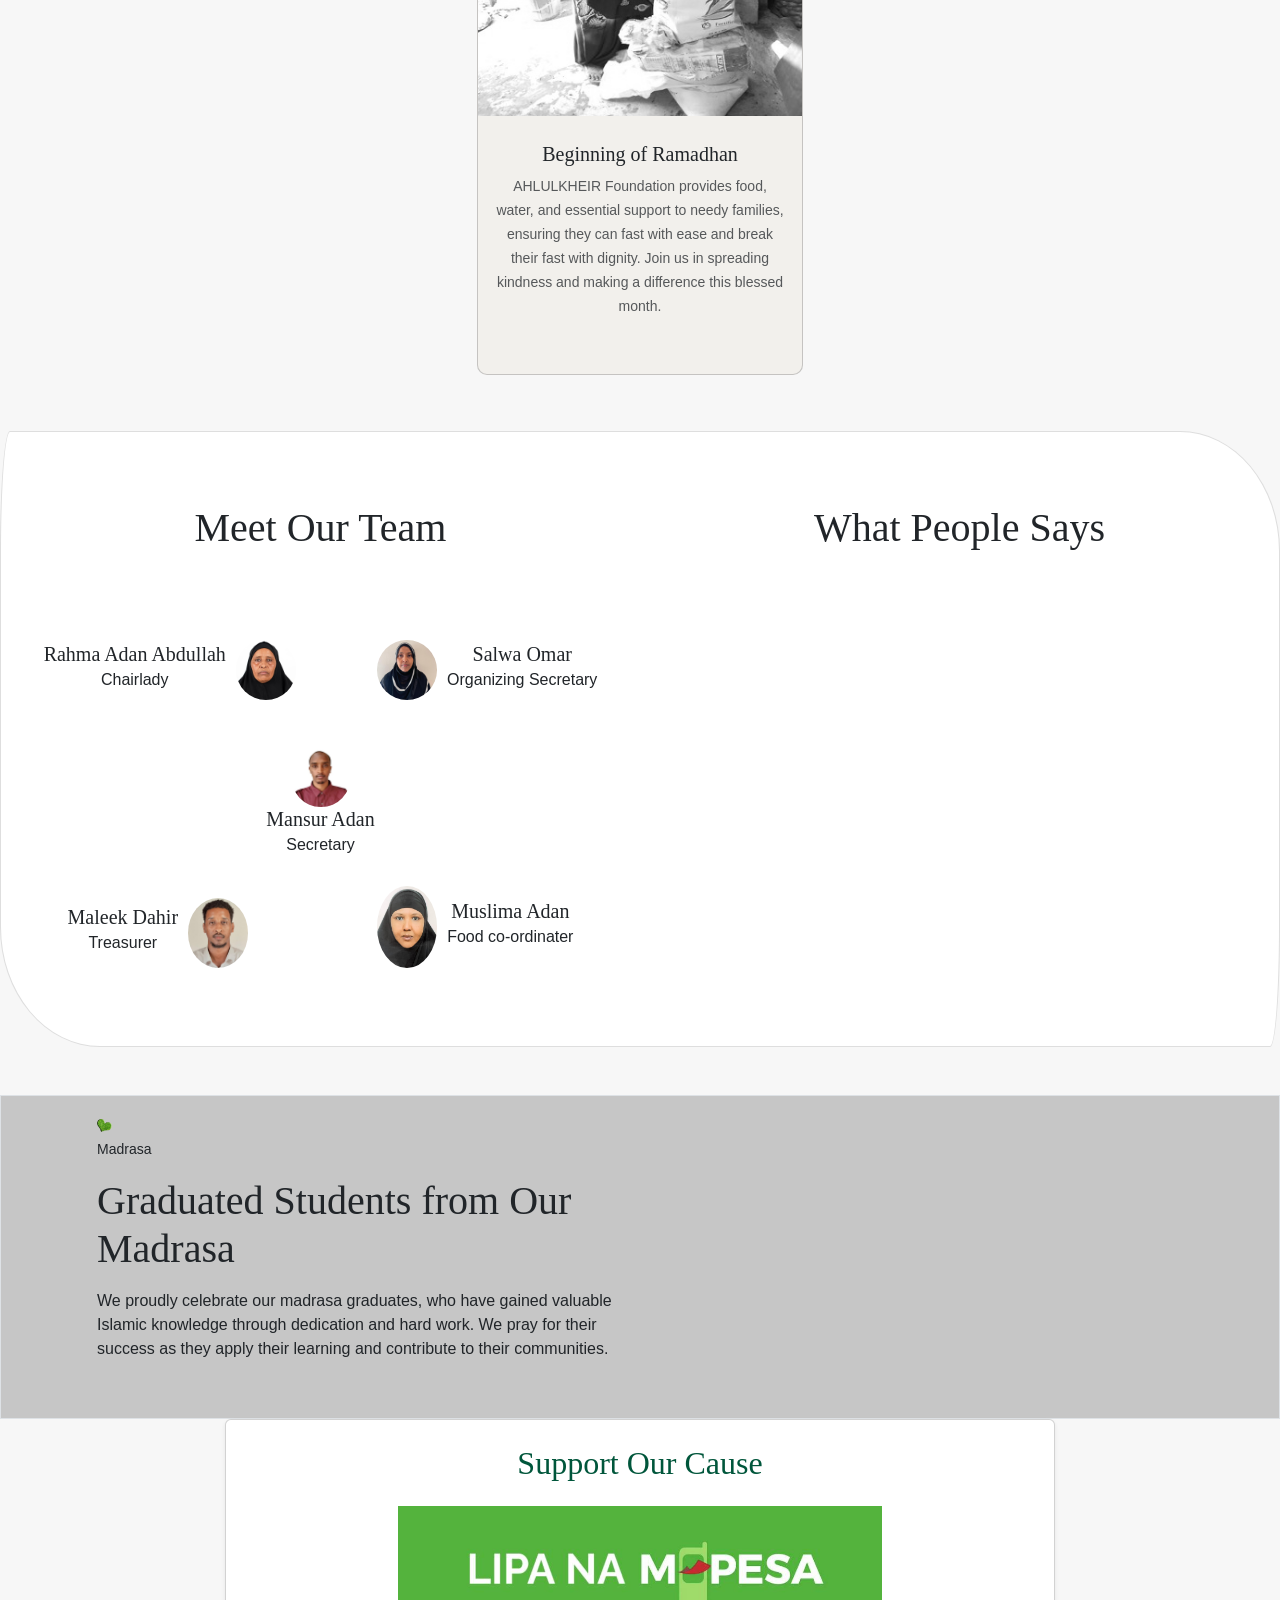
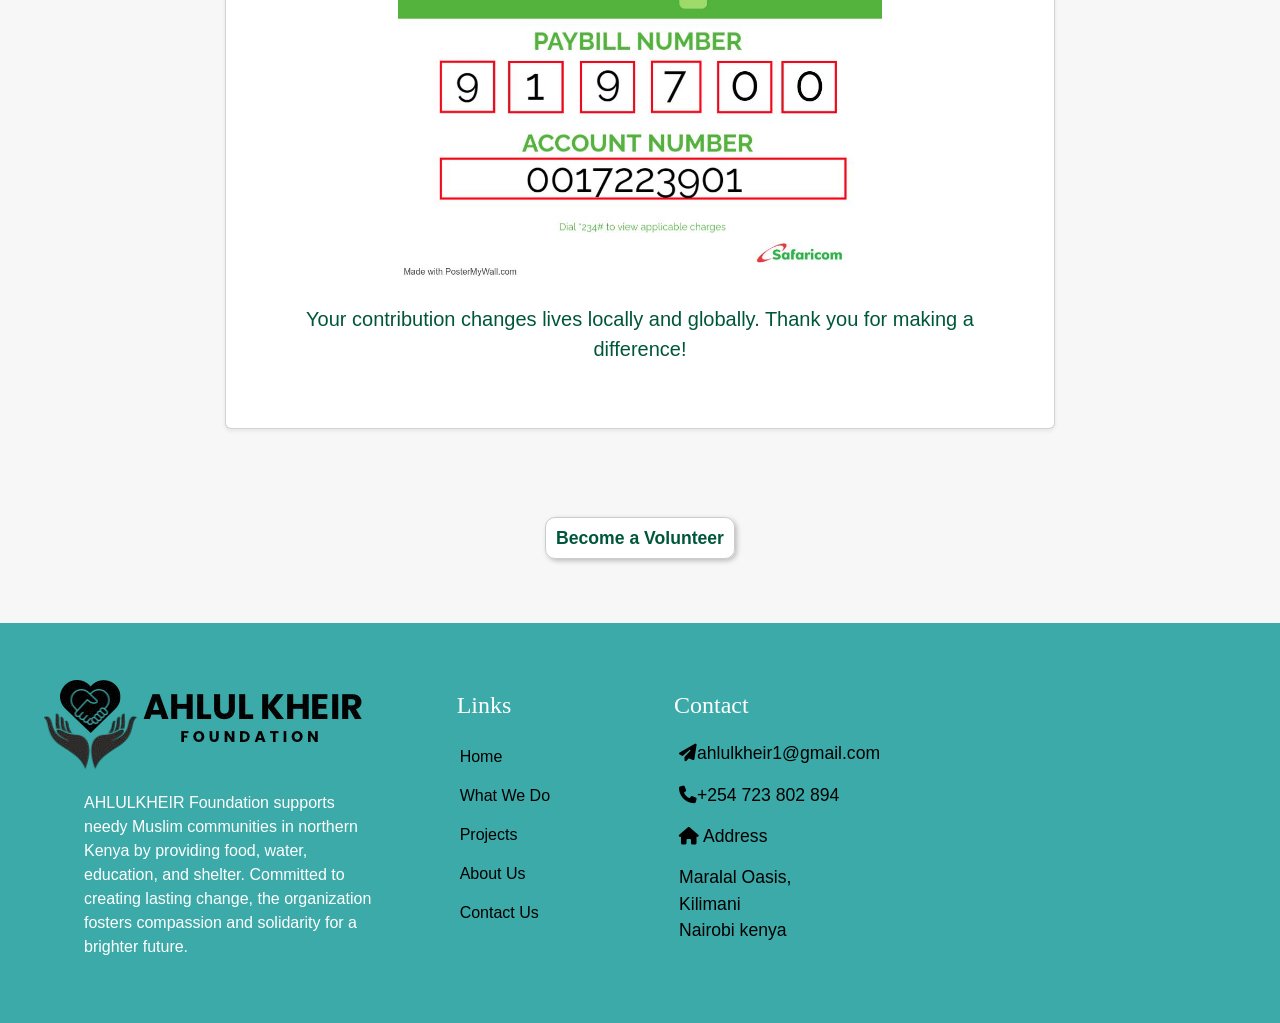
==== commit a0a07a9d: "host now" ====
--- a/index.html
+++ b/index.html
@@ -54,6 +54,33 @@
       .text-muted {
         font-weight: normal;
         font-style: normal;
+      }
+    }
+
+    /* M-PESA Section Responsive Styles */
+    .mpesa-container {
+      max-width: 500px;
+      margin: 0 auto;
+    }
+    
+    @media (max-width: 768px) {
+      .mpesa-container {
+        max-width: 100%;
+        padding: 10px;
+      }
+      
+      .card {
+        margin: 0 15px;
+      }
+      
+      .lead {
+        font-size: 16px;
+        line-height: 1.6;
+      }
+      
+      h2 {
+        font-size: 24px;
+        margin-bottom: 15px;
       }
     }
   </style>
@@ -712,17 +739,36 @@
    </div>
  </section>
 
+ <!-- M-PESA Payment Section -->
+ <section class="container-fluid mb-5 text-center">
+   <div class="row justify-content-center">
+     <div class="col-md-8">
+       <div class="card p-4 shadow-sm">
+         <h2 class="mb-4" style="color: #00563B;">Support Our Cause</h2>
+         <div class="mpesa-container px-2">
+           <img src="/images/mpesa.png" alt="Lipa na M-PESA" class="img-fluid mb-4" style="max-width: 100%; height: auto;">
+         </div>
+         <div class="mb-4 px-3">
+           <p class="lead" style="color: #00563B; font-weight: 500;">
+             Your contribution changes lives locally and globally. Thank you for making a difference!
+           </p>
+         </div>
+       </div>
+     </div>
+   </div>
+ </section>
+
  <!-- become helper -->
 
  <section class="container pb-4" id="help">
    <div class="row" id="volunteer">
      <div class="col-12 text-center">
-       <img src="/images/love in hands.jpg" alt="" width="250px" />
-       <h1 class="">
+       <!-- <img src="/images/love in hands.jpg" alt="" width="250px" /> -->
+       <!-- <h1 class="">
          Help People Change Lives <br class="d-none d-md-block" />
          Locally and Around <br class="d-none d-md-block" />
          The World
-       </h1>
+       </h1> -->
      </div>
      <div class="my-3 my-md-5 text-center">
        <a href="volunteer.html">Become a Volunteer</a>
@@ -748,8 +794,8 @@
      
      <div class="col-md-4 f_contact">
        <h4 id="contactt">Contact</h4>
-       <a href="volunteer.html">
-         <i class="fa-solid fa-paper-plane"></i>info@ahlulkheirfoundation.org</a>
+       <a href="mailto:ahlulkheir1@gmail.com">
+         <i class="fa-solid fa-paper-plane"></i>ahlulkheir1@gmail.com</a>
        <a href="volunteer.html"> <i class="fa-solid fa-phone"></i>+254 723 802 894 </a>
        <a href="volunteer.html"> <i class="fa-solid fa-house"></i> Address </a>
        <a href="">
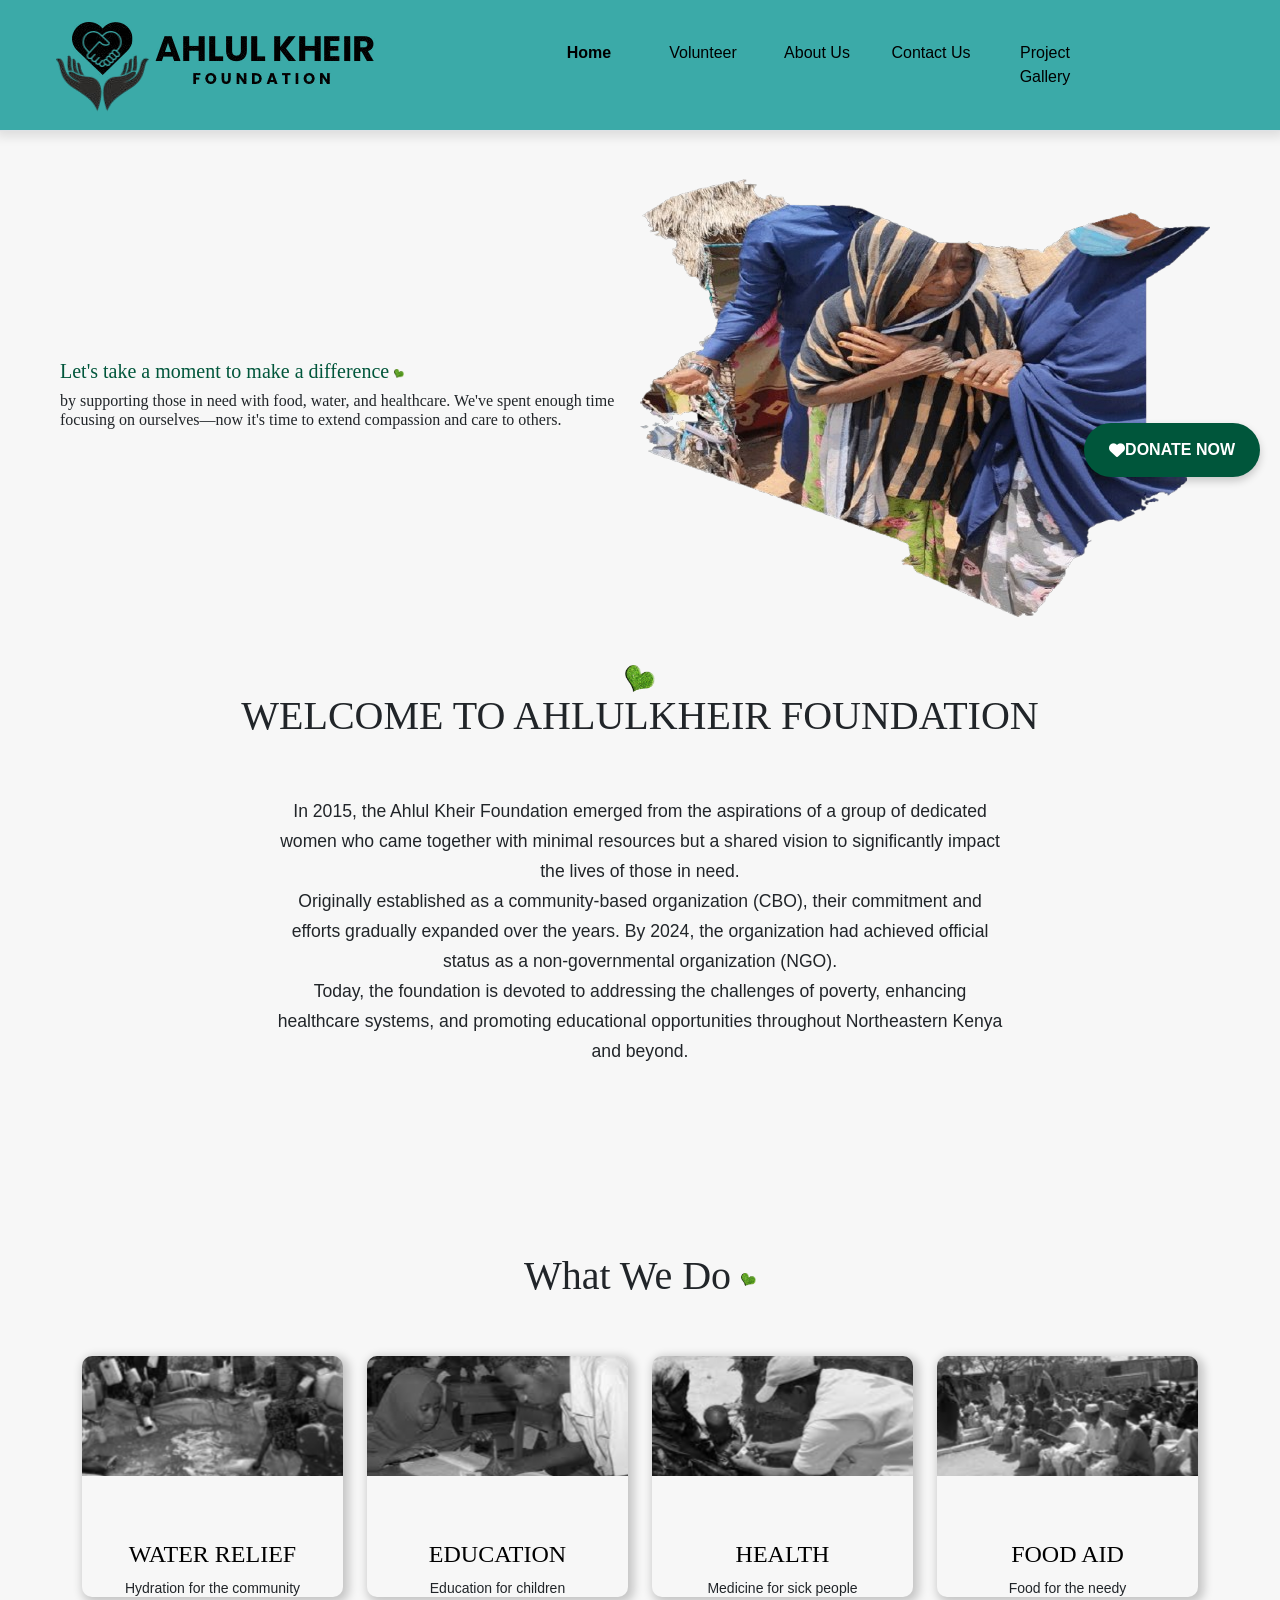
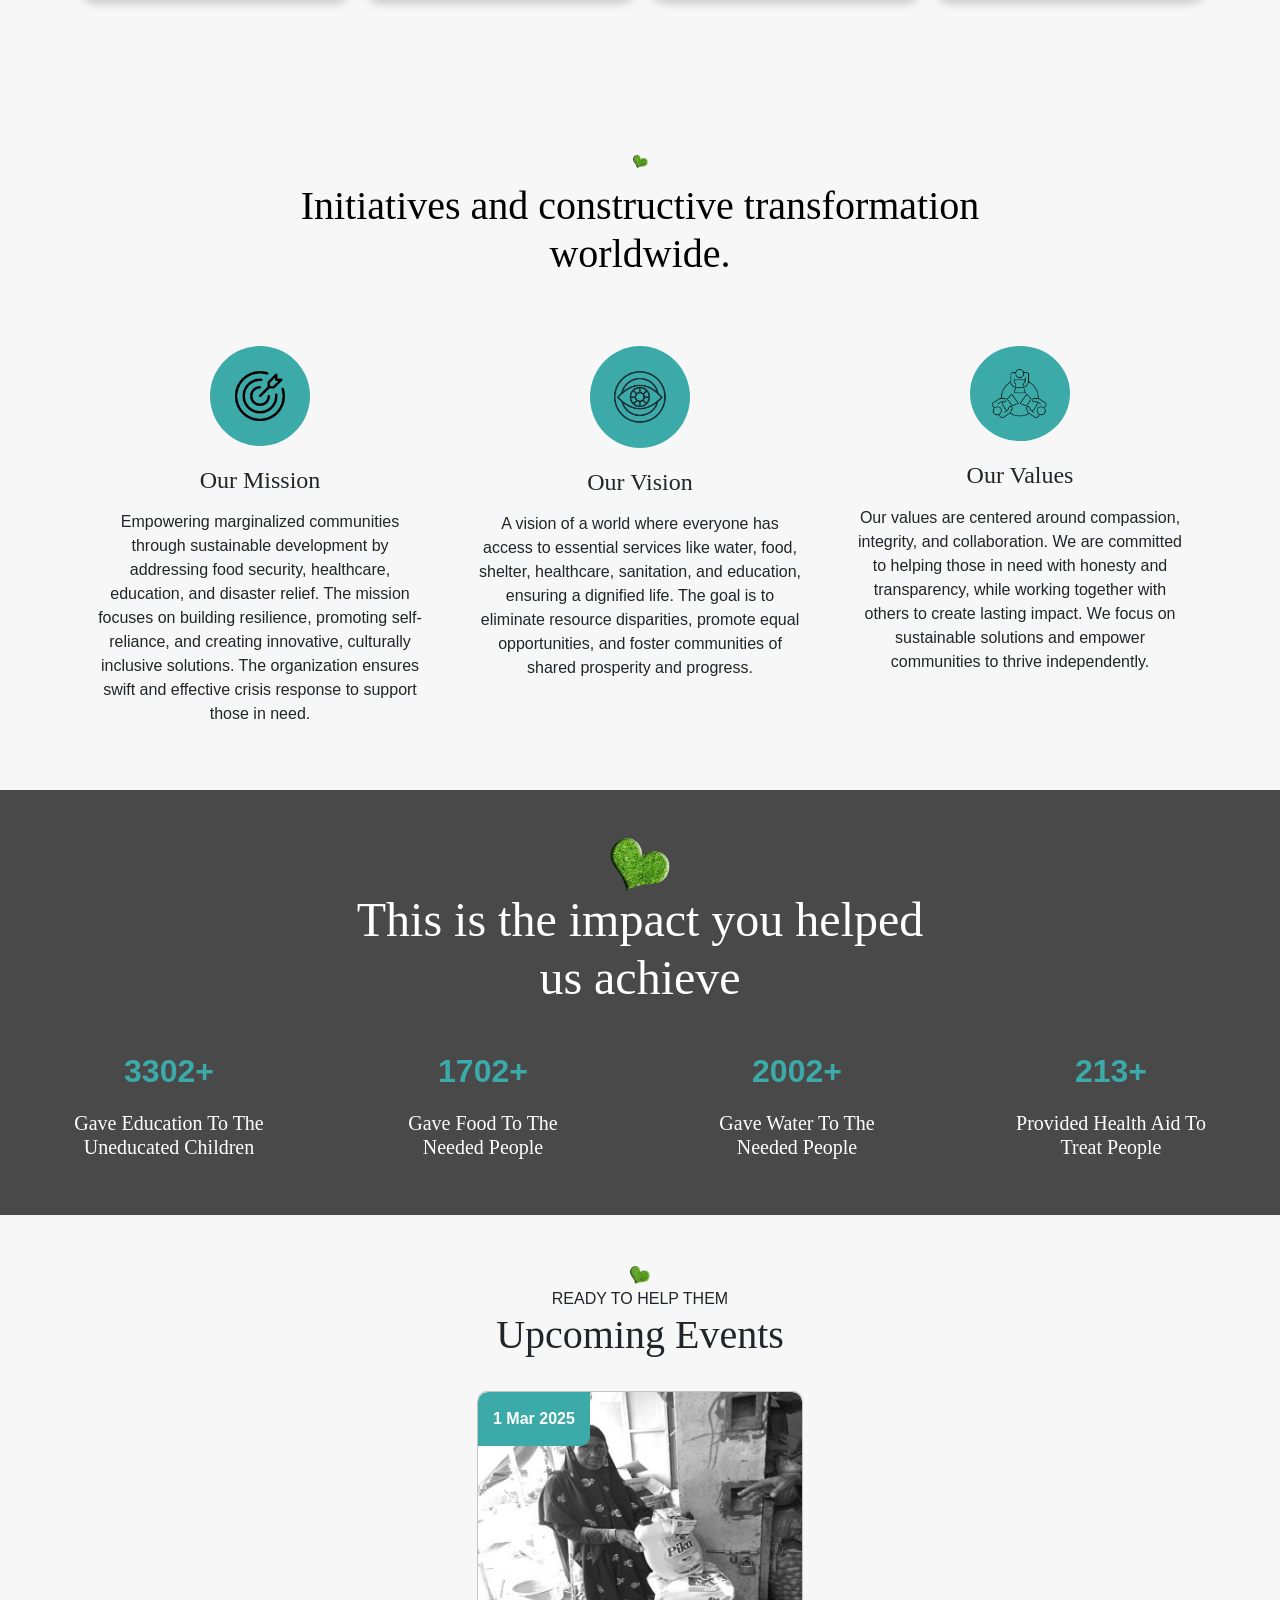
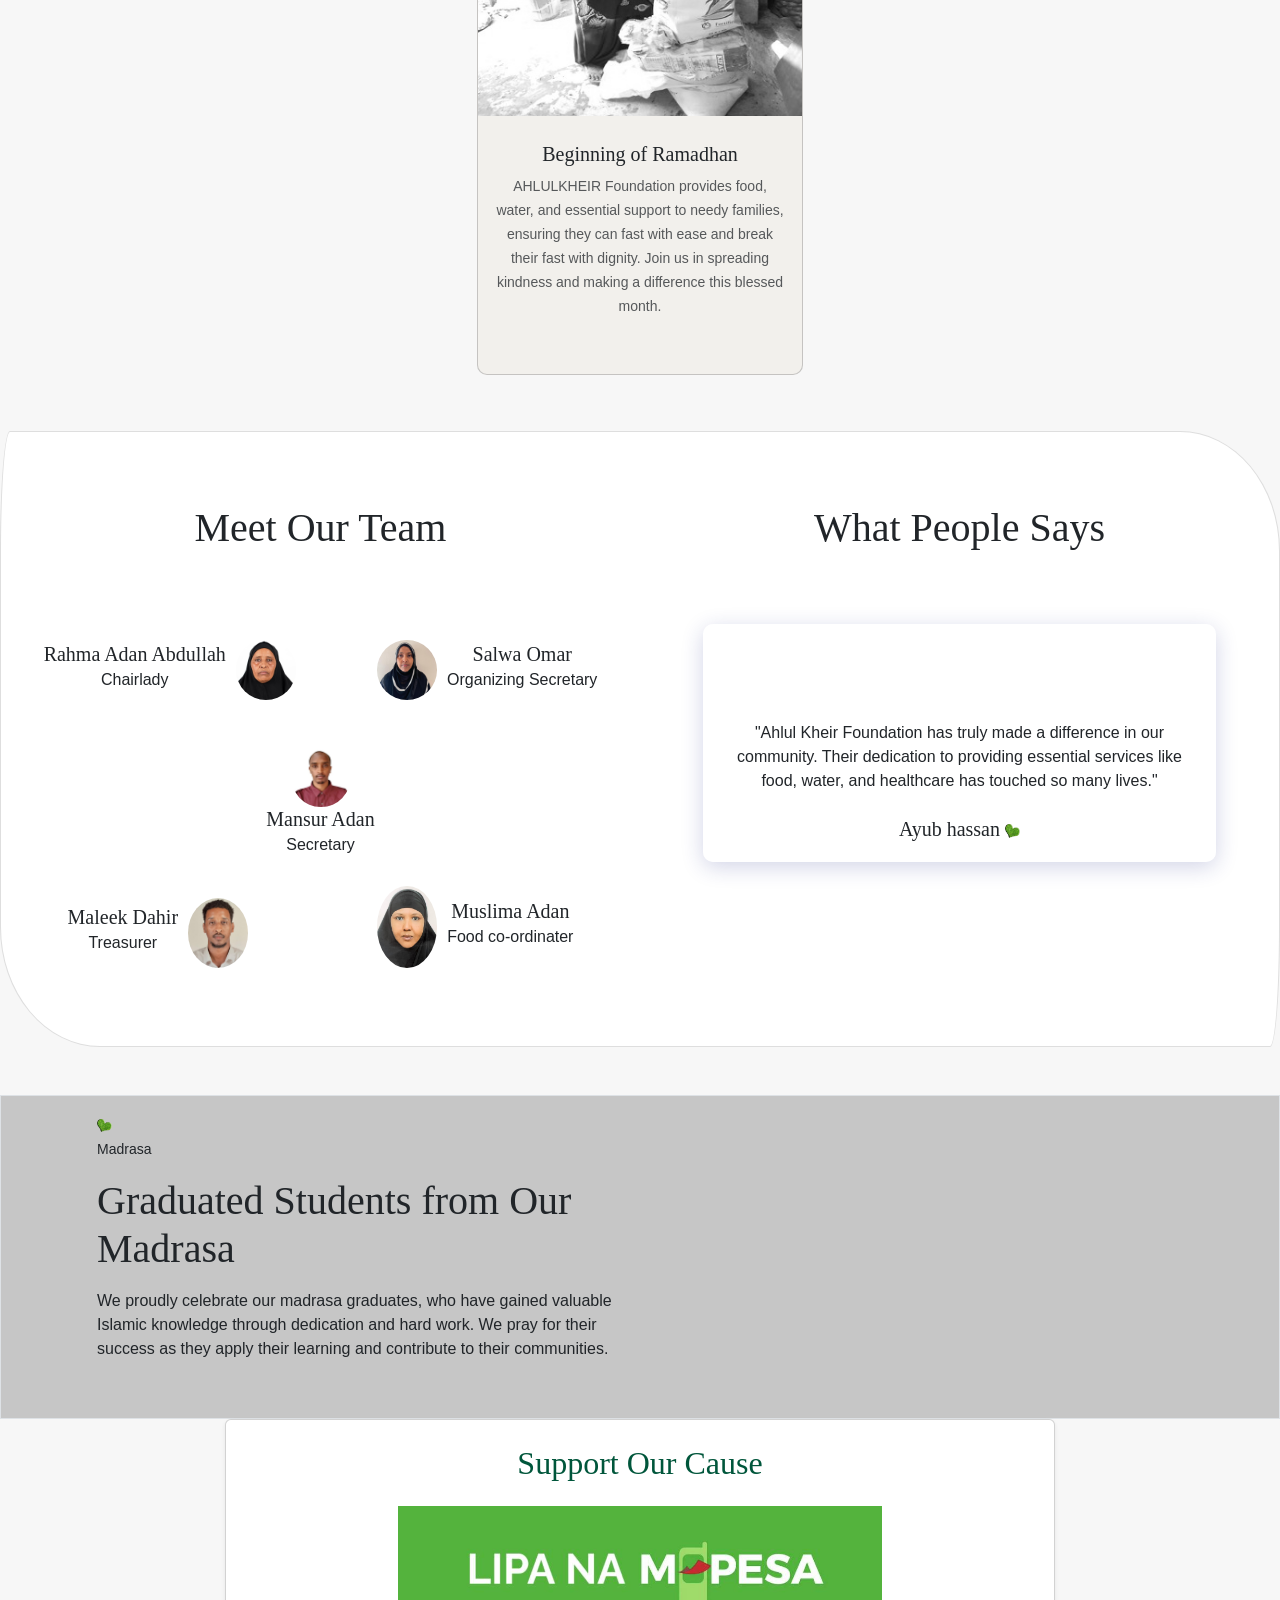
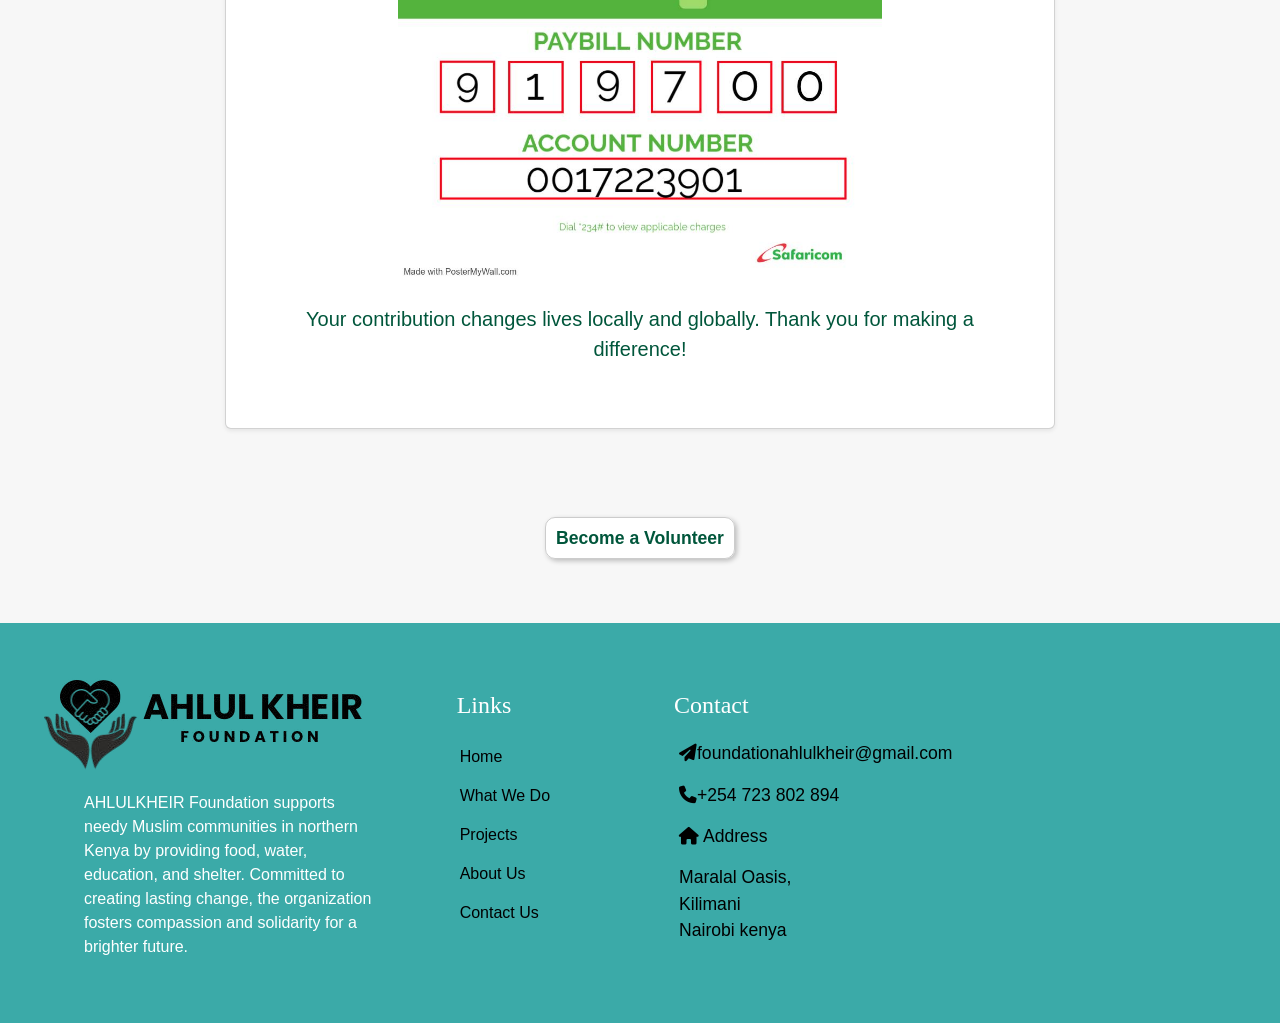
==== commit 254e233e: "changed email" ====
--- a/index.html
+++ b/index.html
@@ -794,8 +794,8 @@
      
      <div class="col-md-4 f_contact">
        <h4 id="contactt">Contact</h4>
-       <a href="mailto:ahlulkheir1@gmail.com">
-         <i class="fa-solid fa-paper-plane"></i>ahlulkheir1@gmail.com</a>
+       <a href="mailto:foundationahlulkheir@gmail.com">
+         <i class="fa-solid fa-paper-plane"></i>foundationahlulkheir@gmail.com</a>
        <a href="volunteer.html"> <i class="fa-solid fa-phone"></i>+254 723 802 894 </a>
        <a href="volunteer.html"> <i class="fa-solid fa-house"></i> Address </a>
        <a href="">
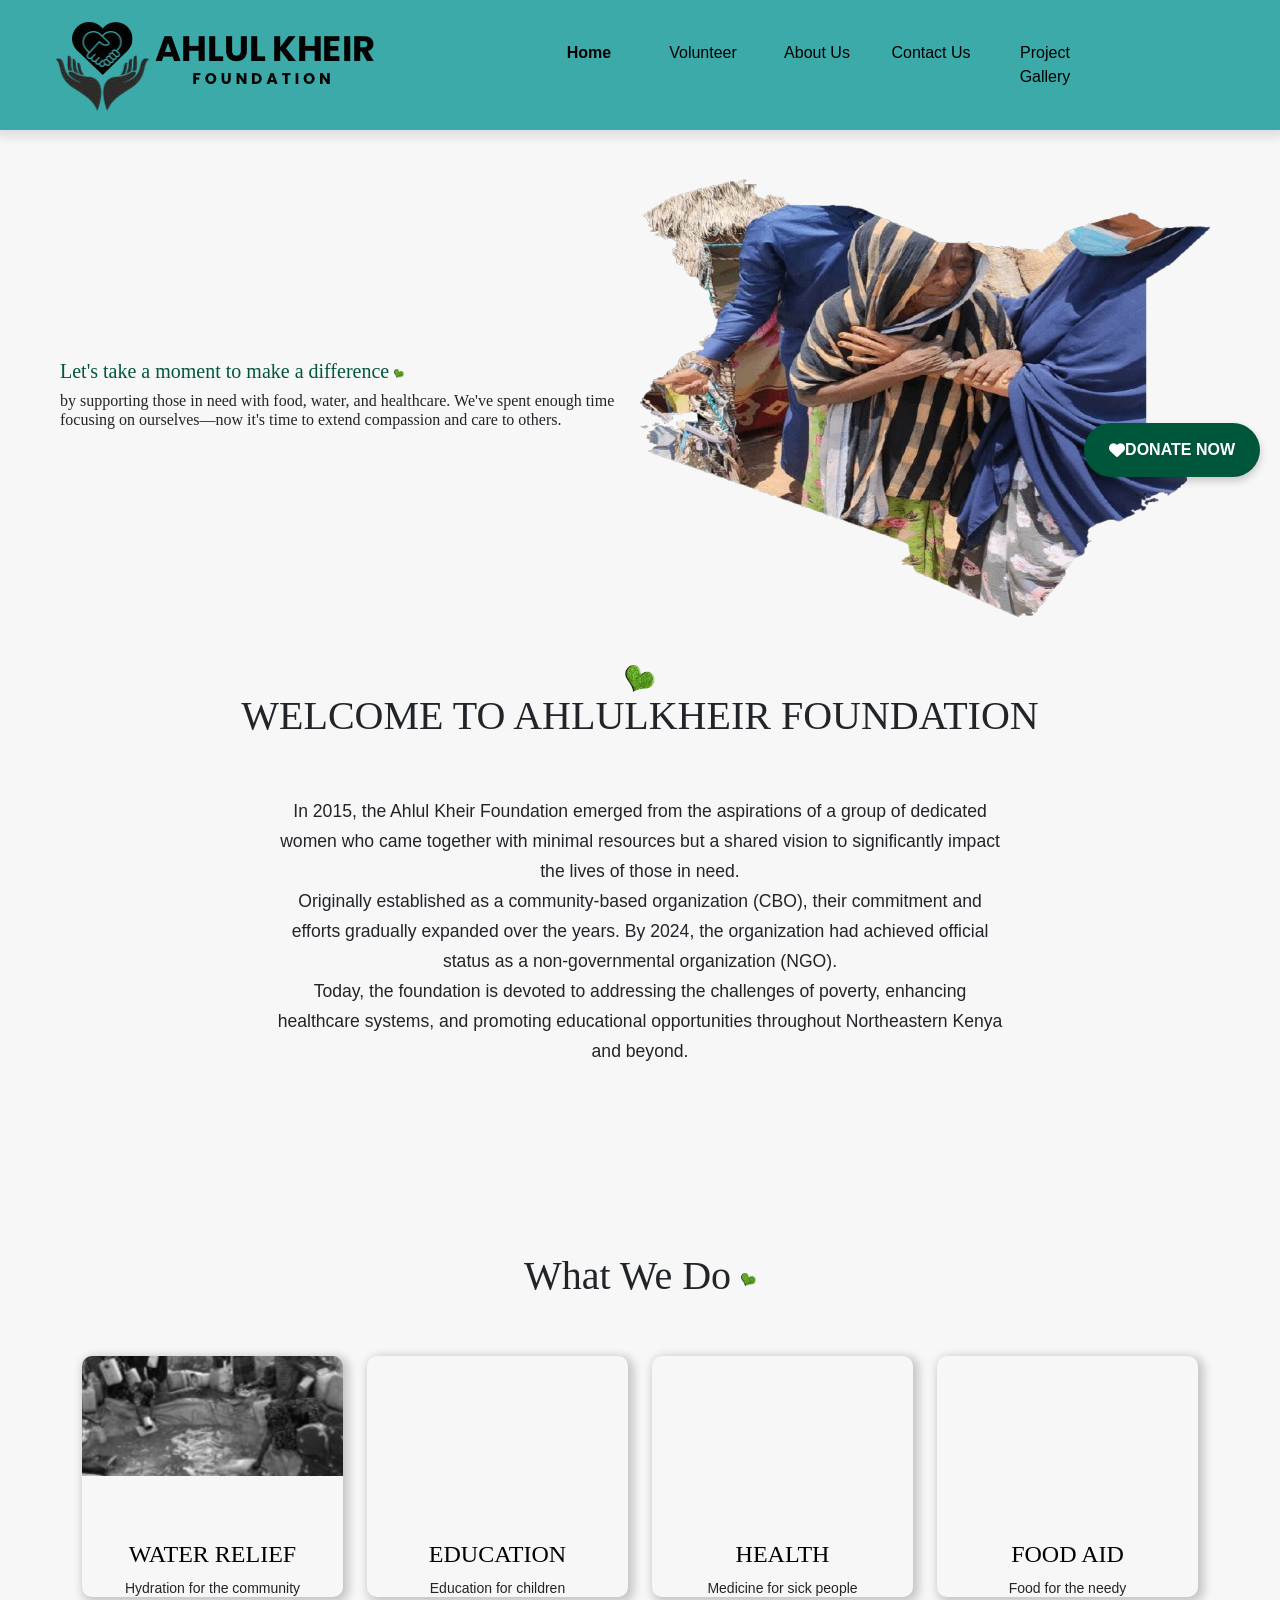
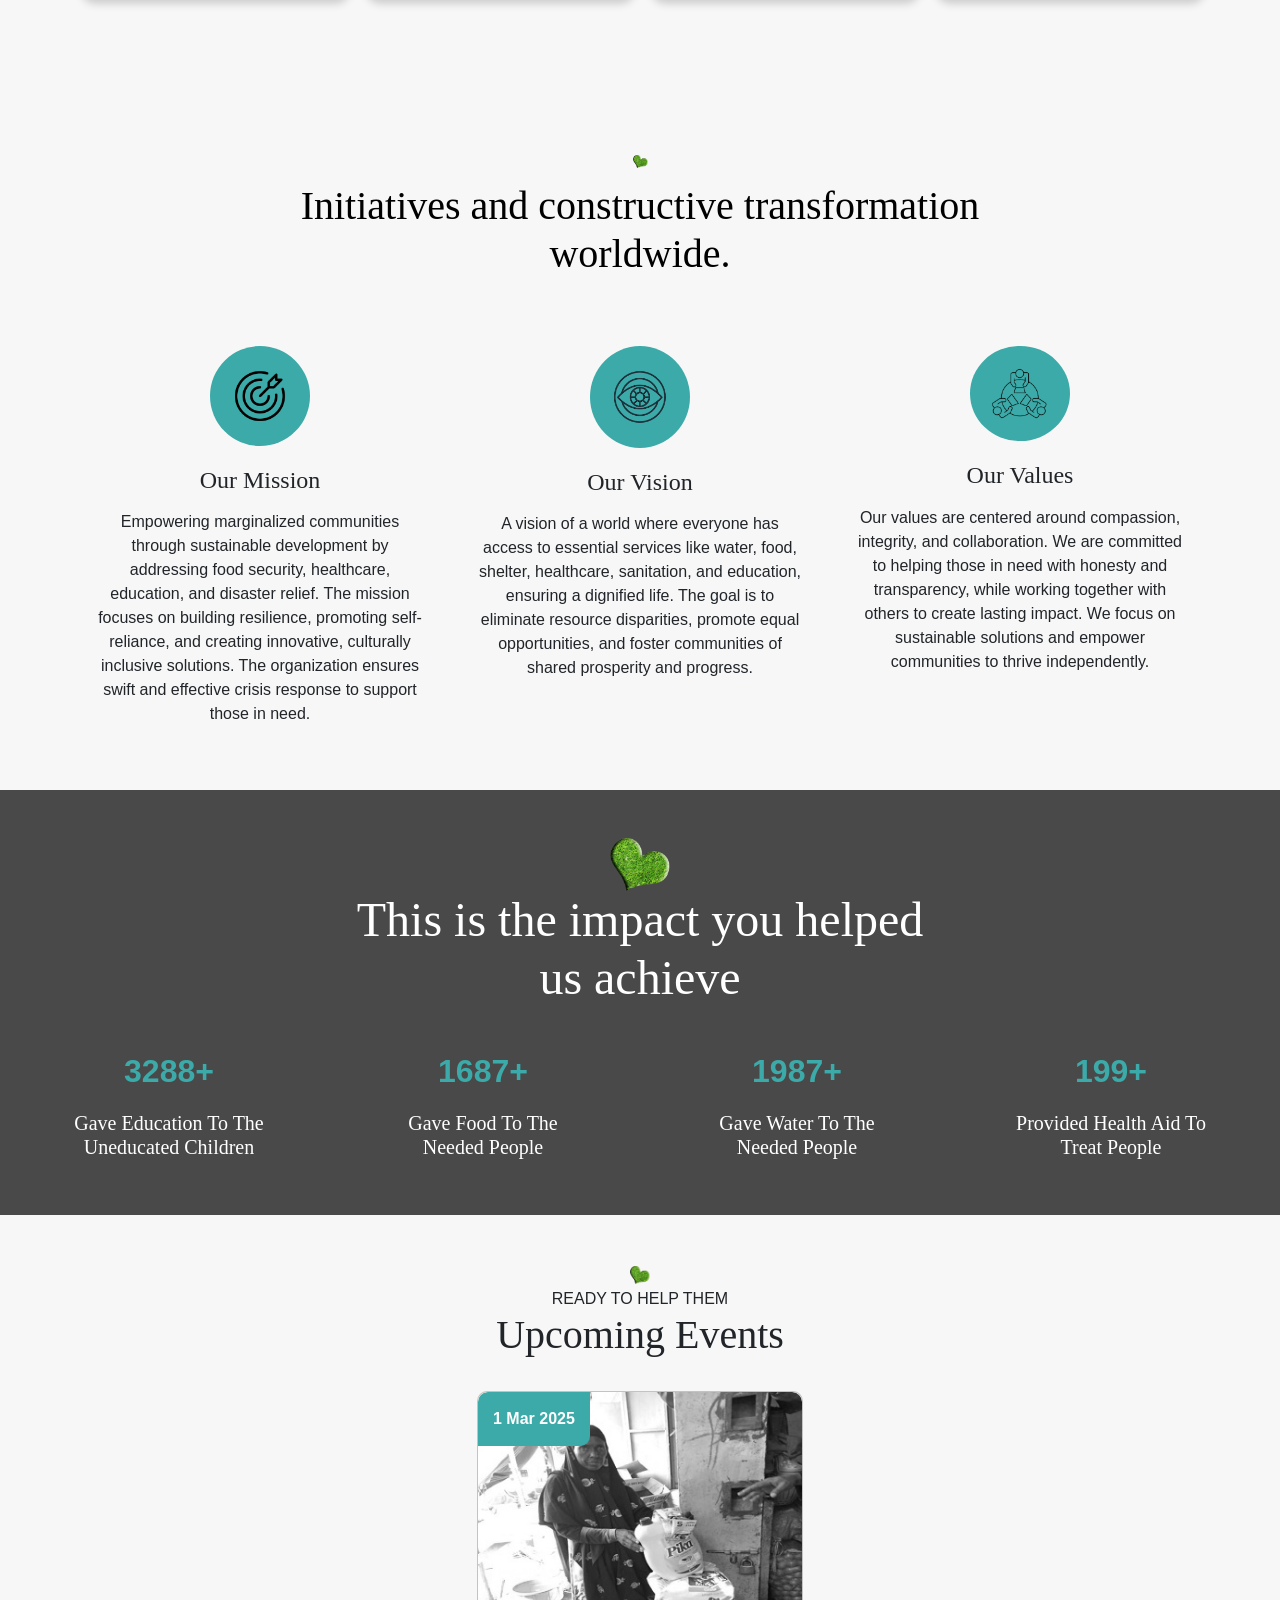
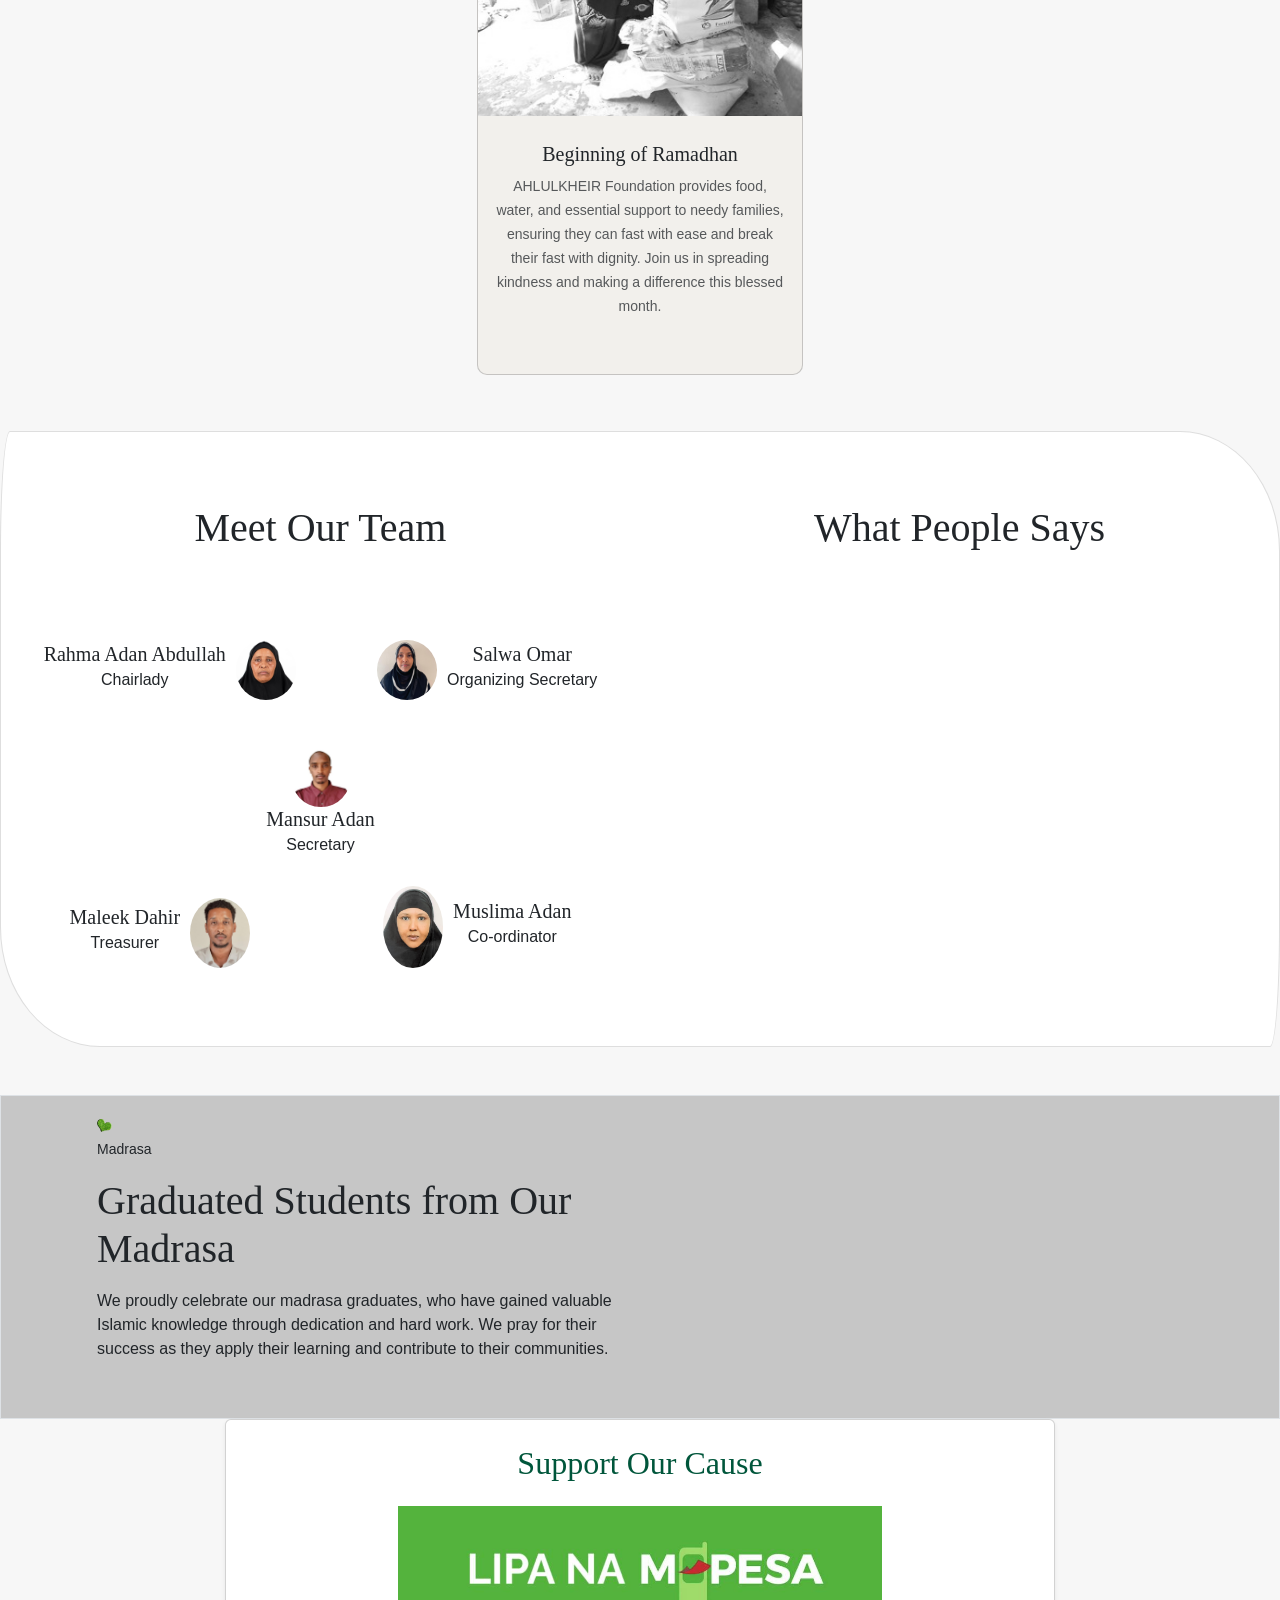
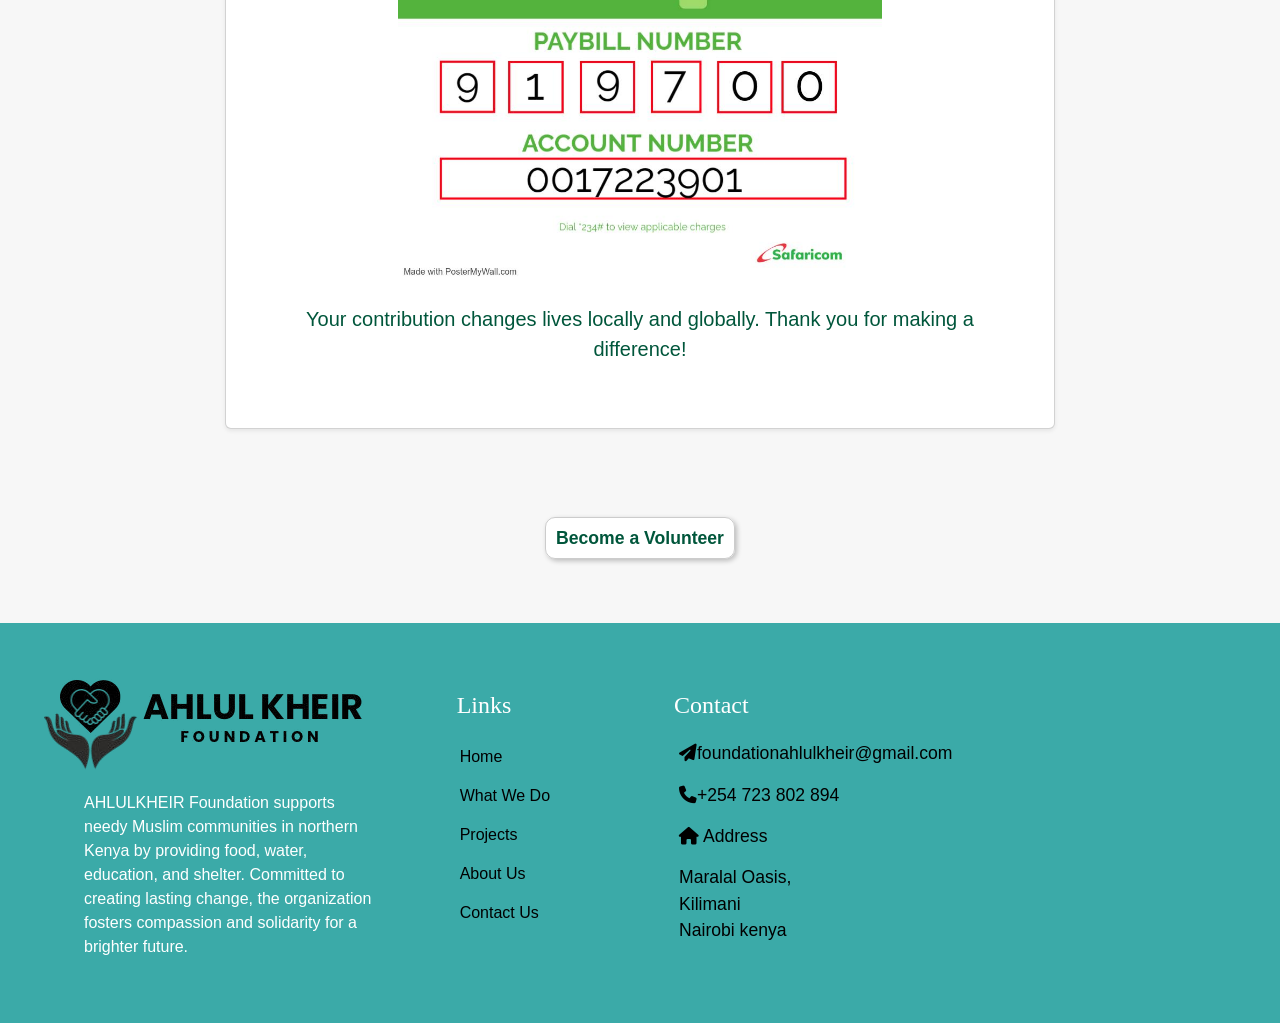
==== commit 93ec00ed: "changed to coordinator" ====
--- a/index.html
+++ b/index.html
@@ -644,7 +644,7 @@
            <img src="images/fatma.jpg" alt="" />
            <h5>
              Muslima Adan<br />
-             <span>Food co-ordinater</span>
+             <span> Co-ordinator</span>
            </h5>
          </div>
        </div>
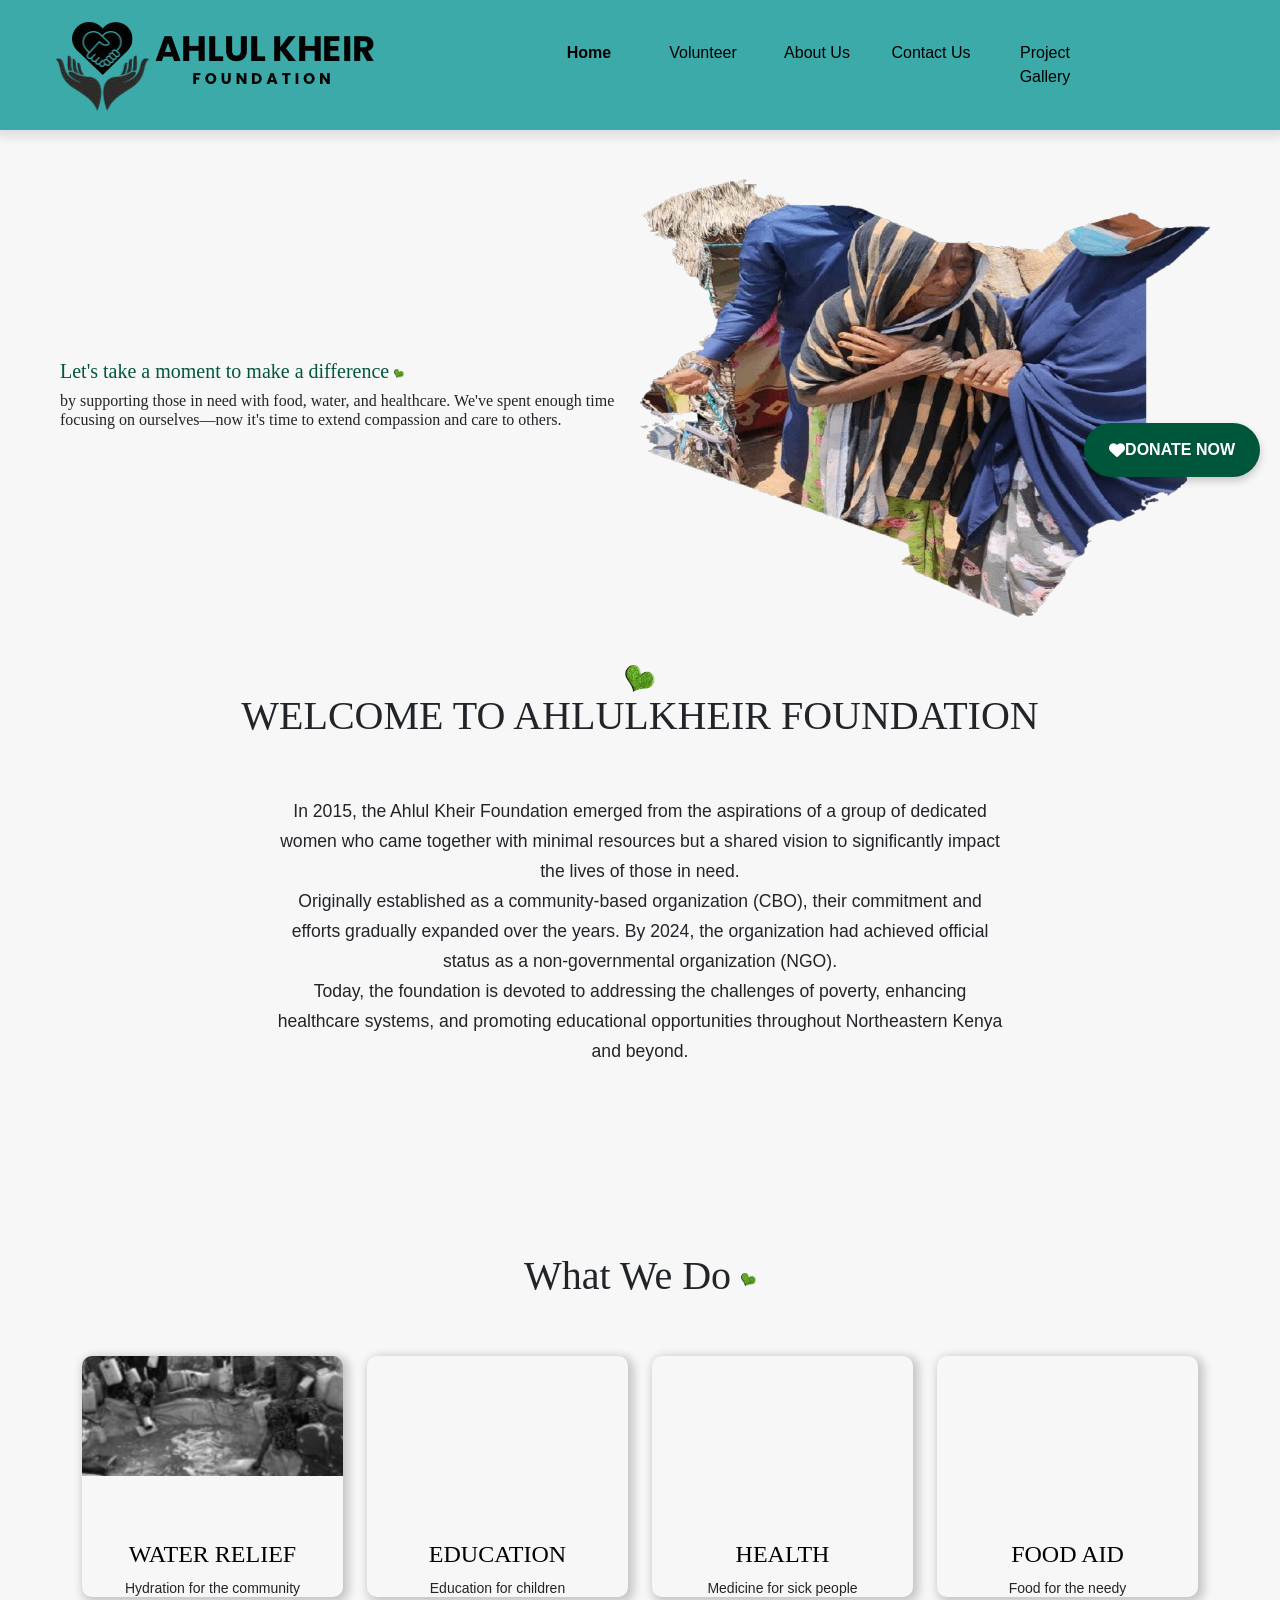
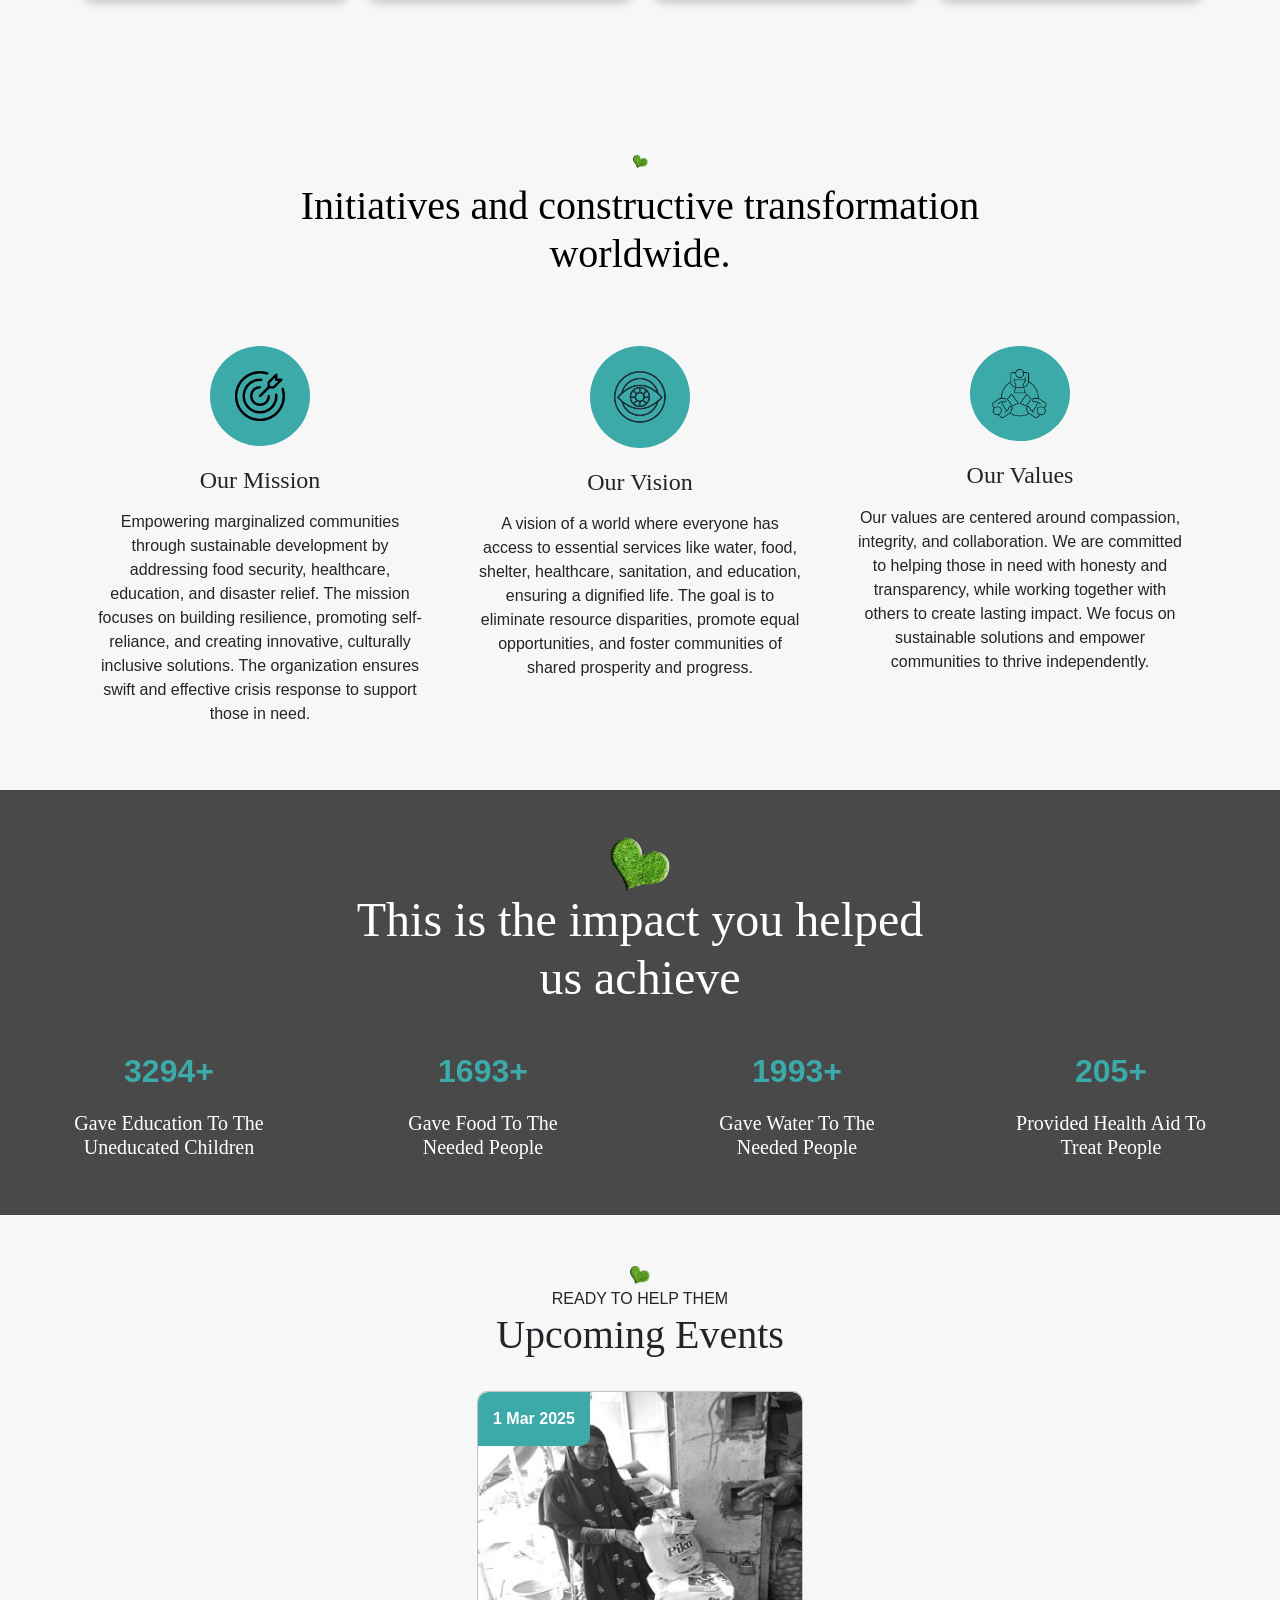
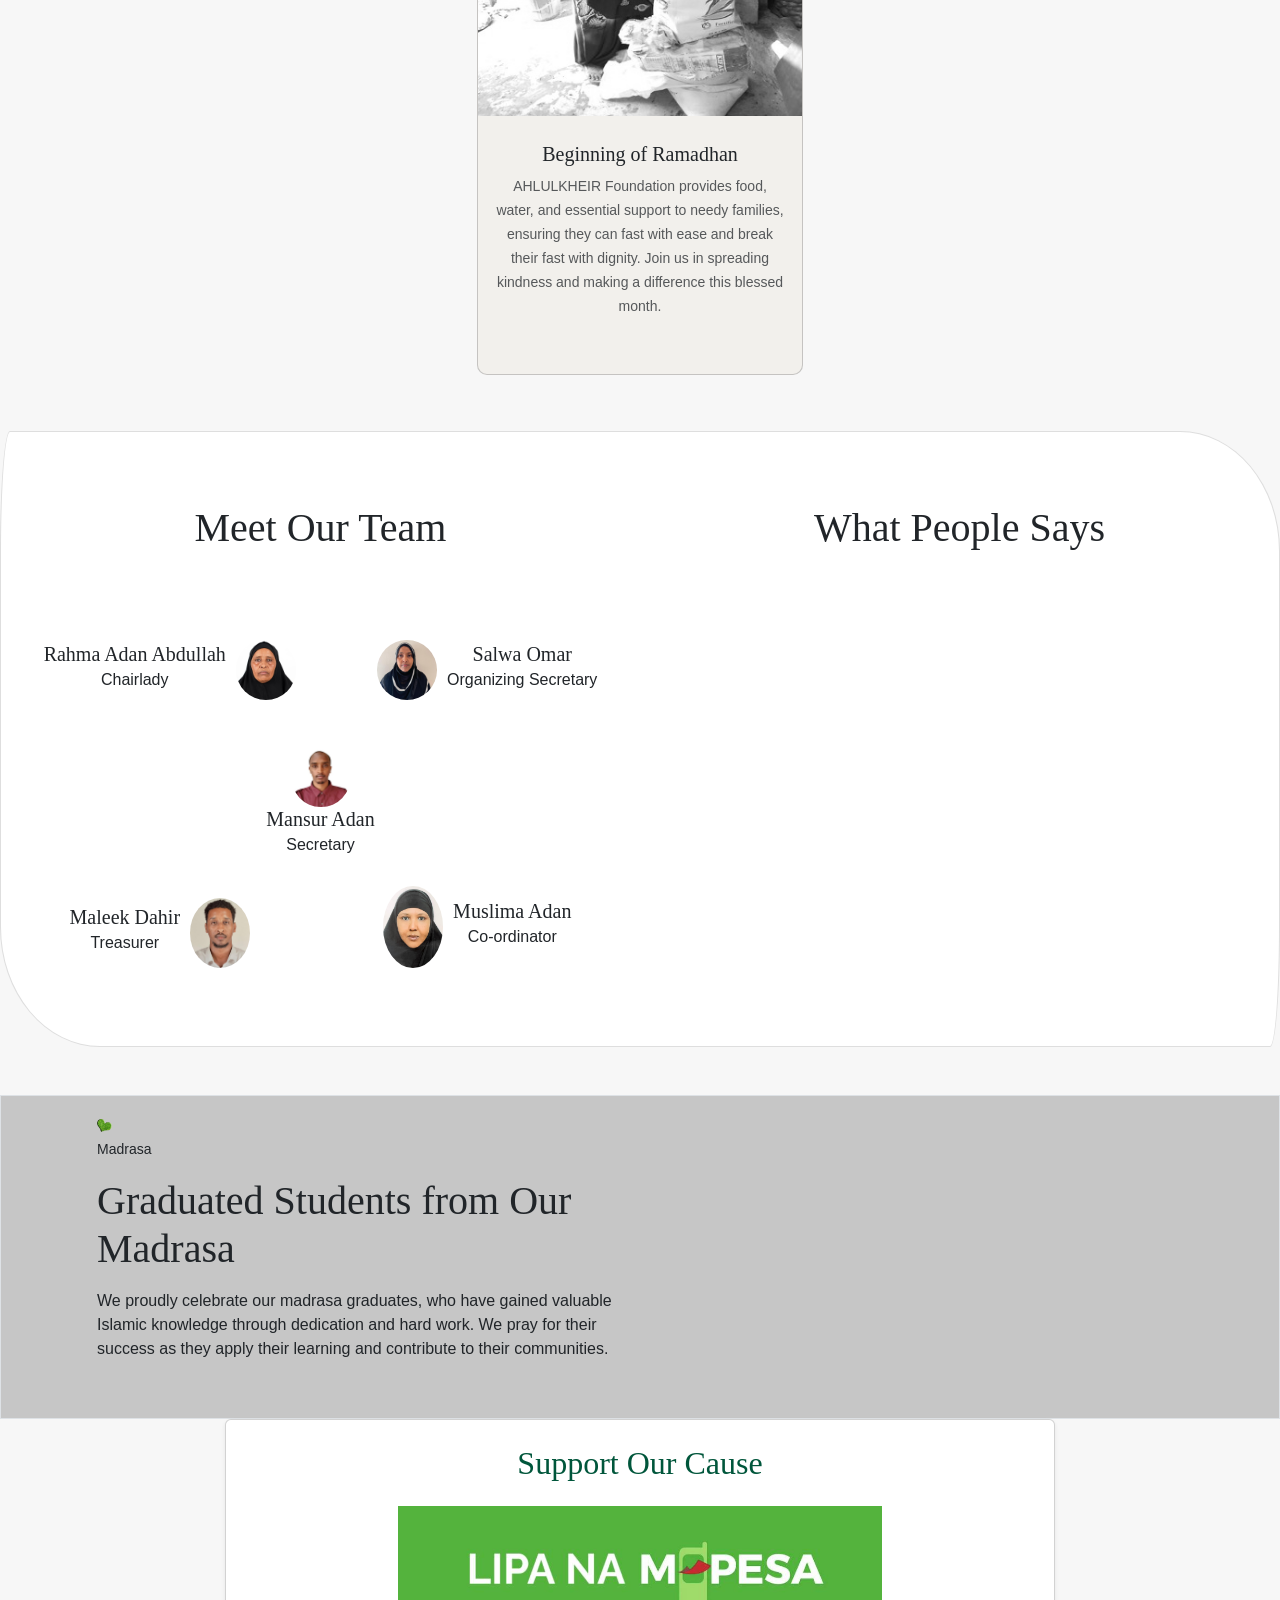
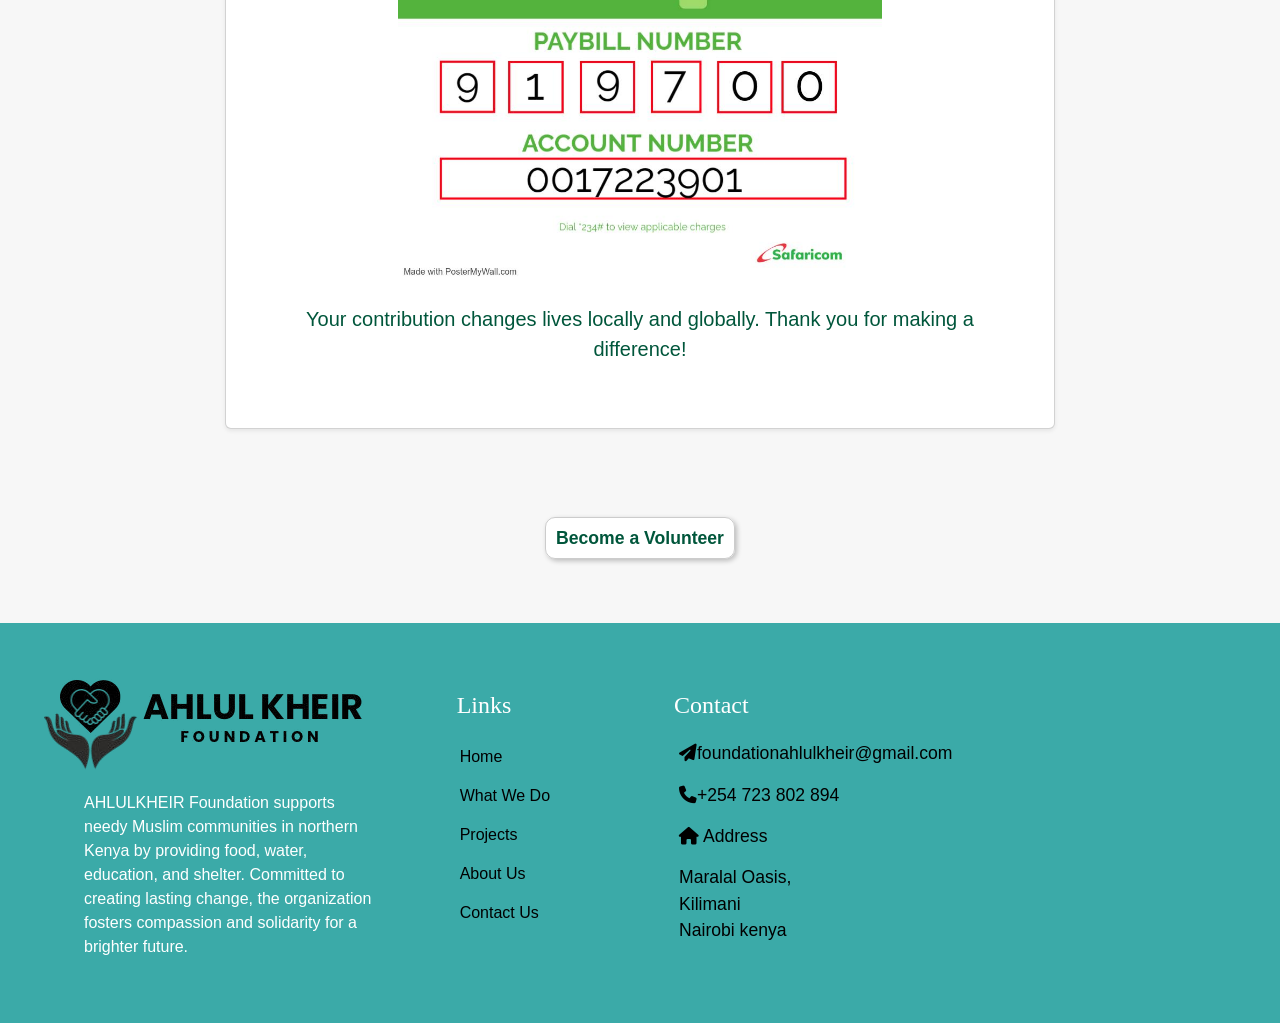
==== commit 38f2d369: "Update index.html" ====
--- a/index.html
+++ b/index.html
@@ -644,7 +644,7 @@
            <img src="images/fatma.jpg" alt="" />
            <h5>
              Muslima Adan<br />
-             <span> Co-ordinator</span>
+             <span> Co-ordinator </span>
            </h5>
          </div>
        </div>
@@ -819,4 +819,4 @@
    AOS.init();
  </script>
 </body>
-</html>   +</html>   
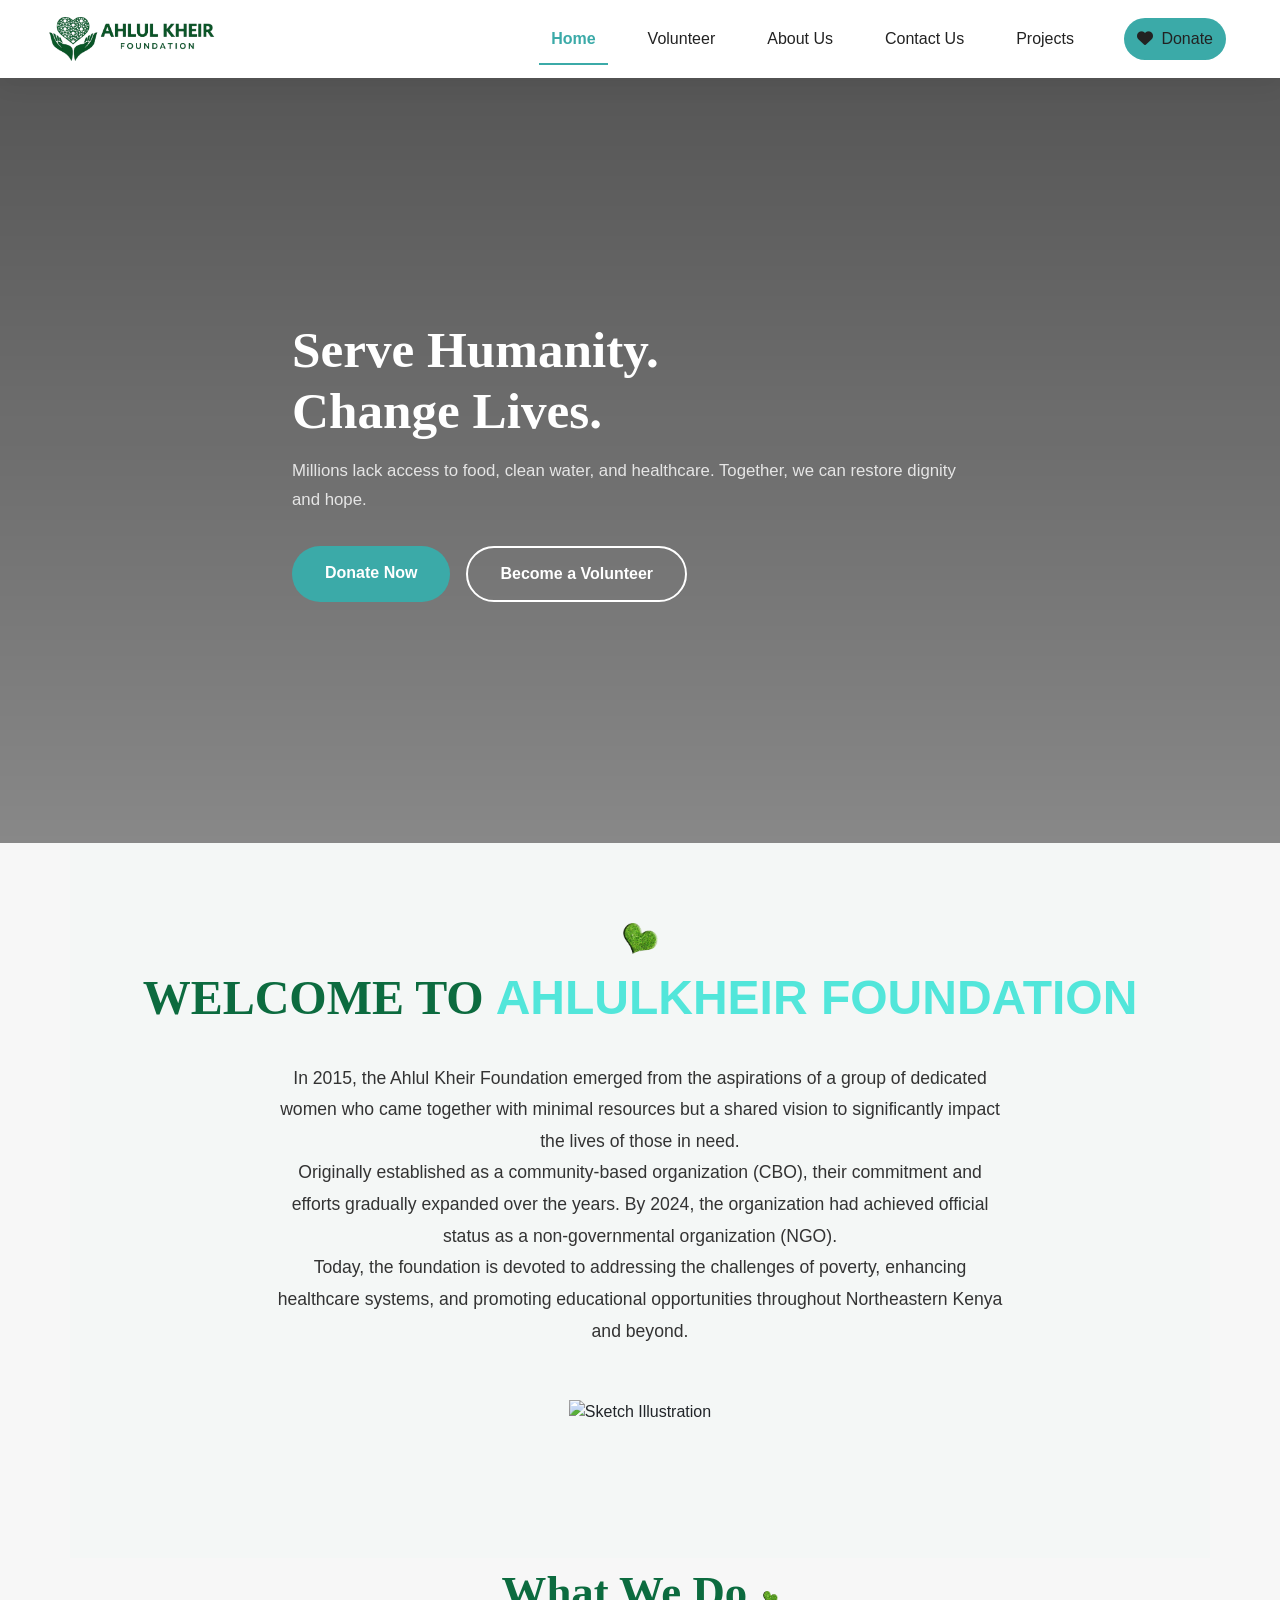
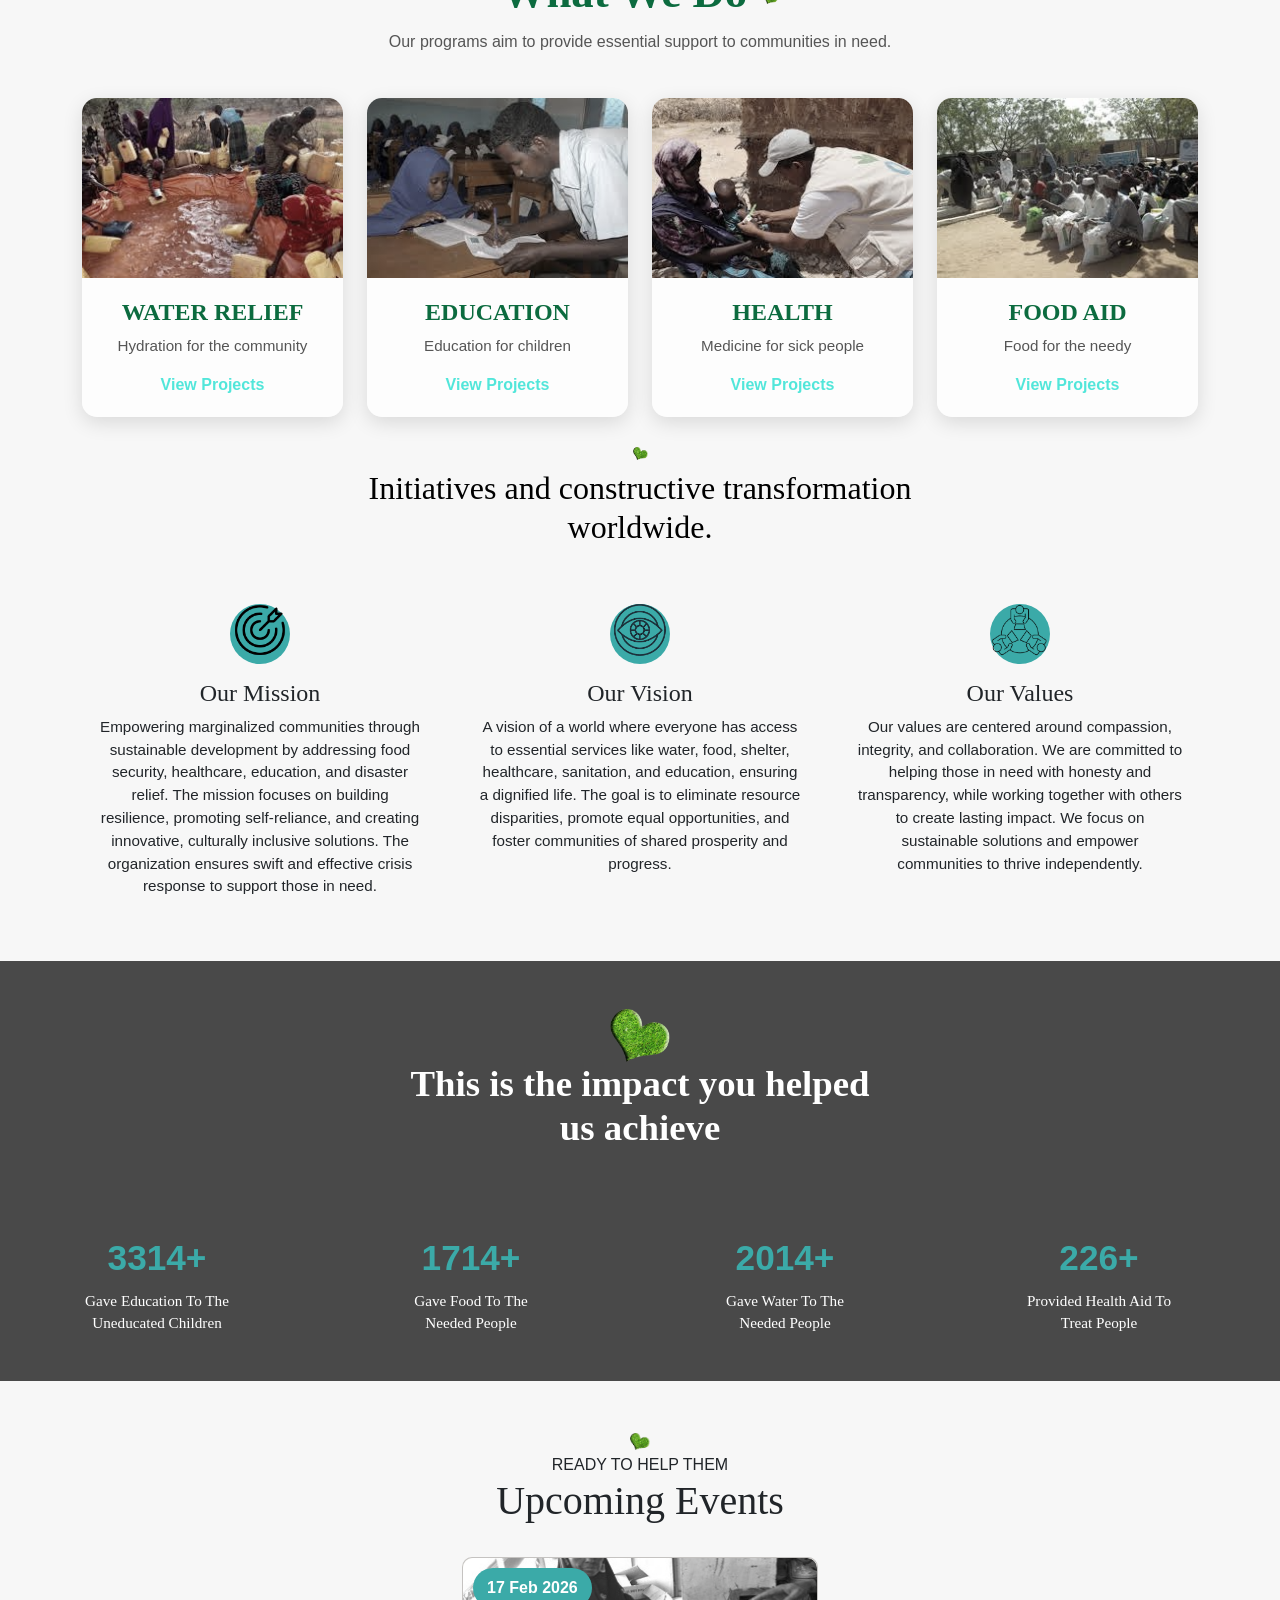
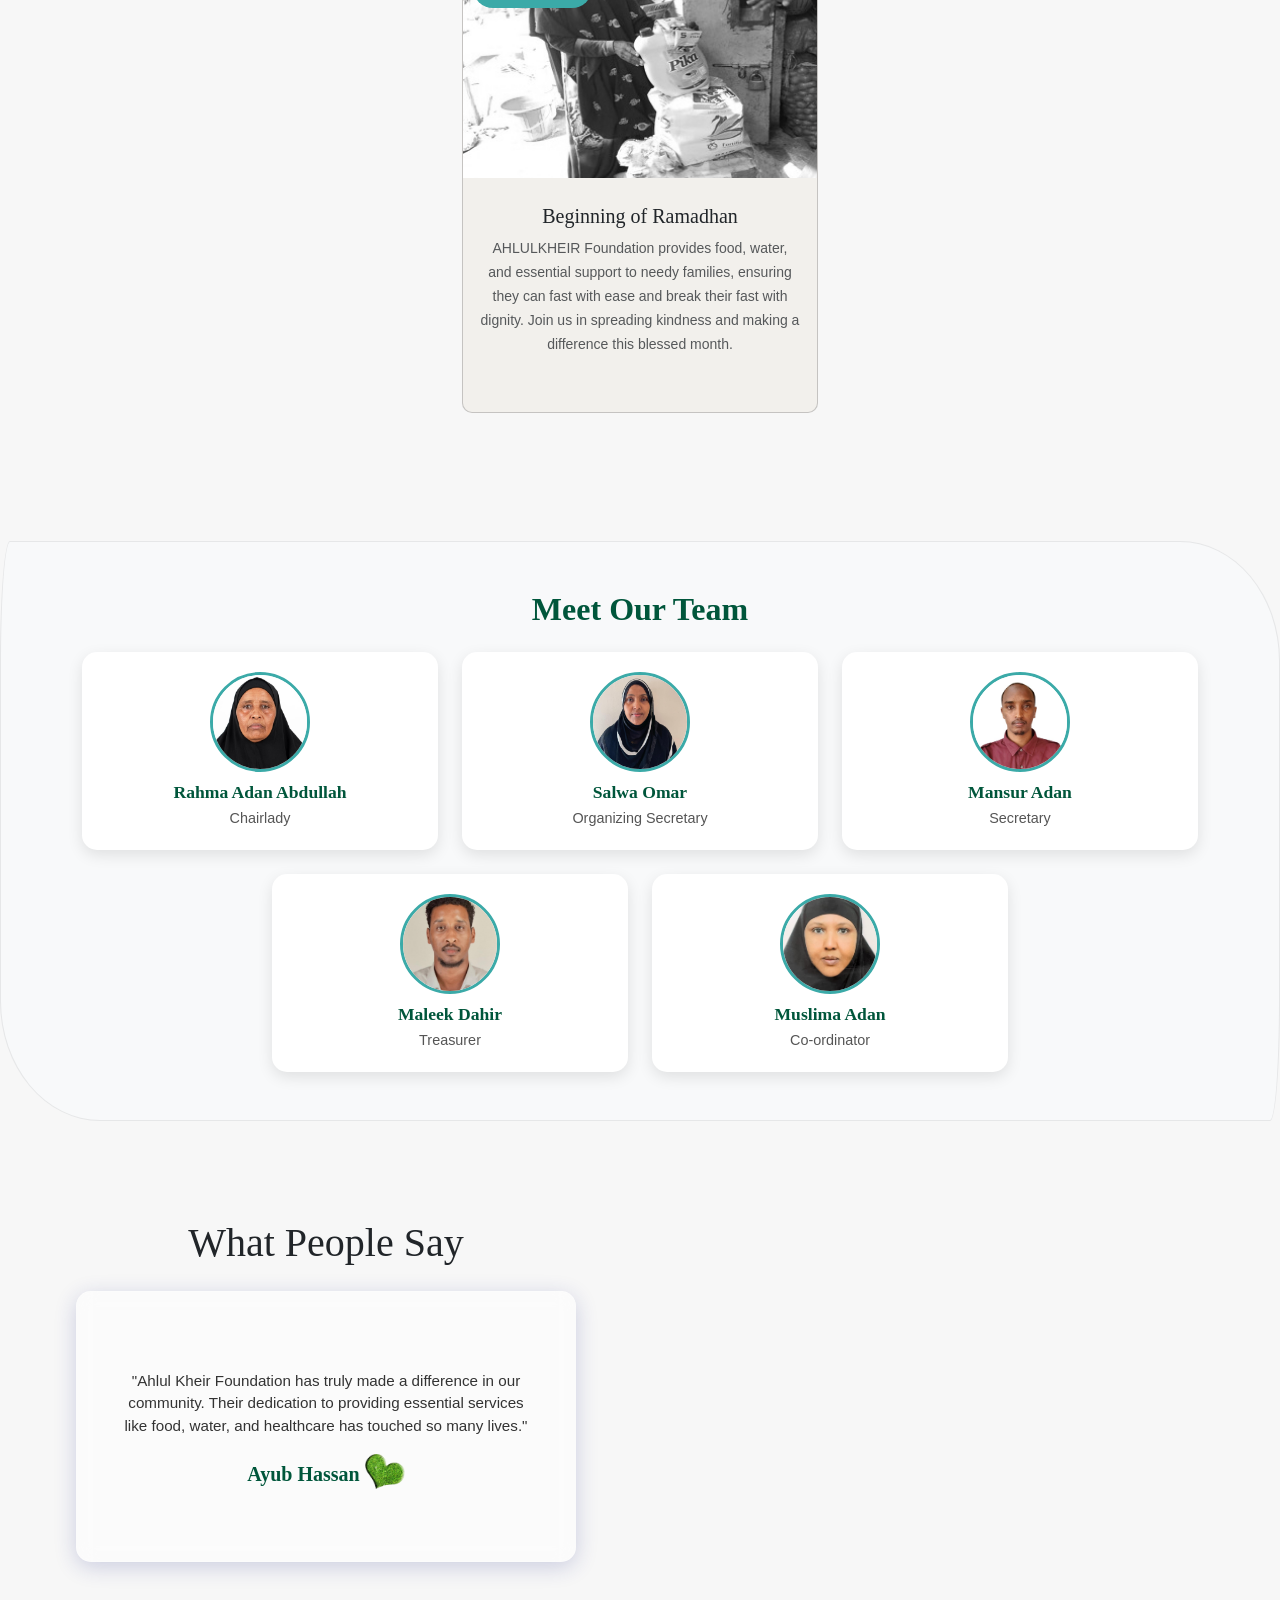
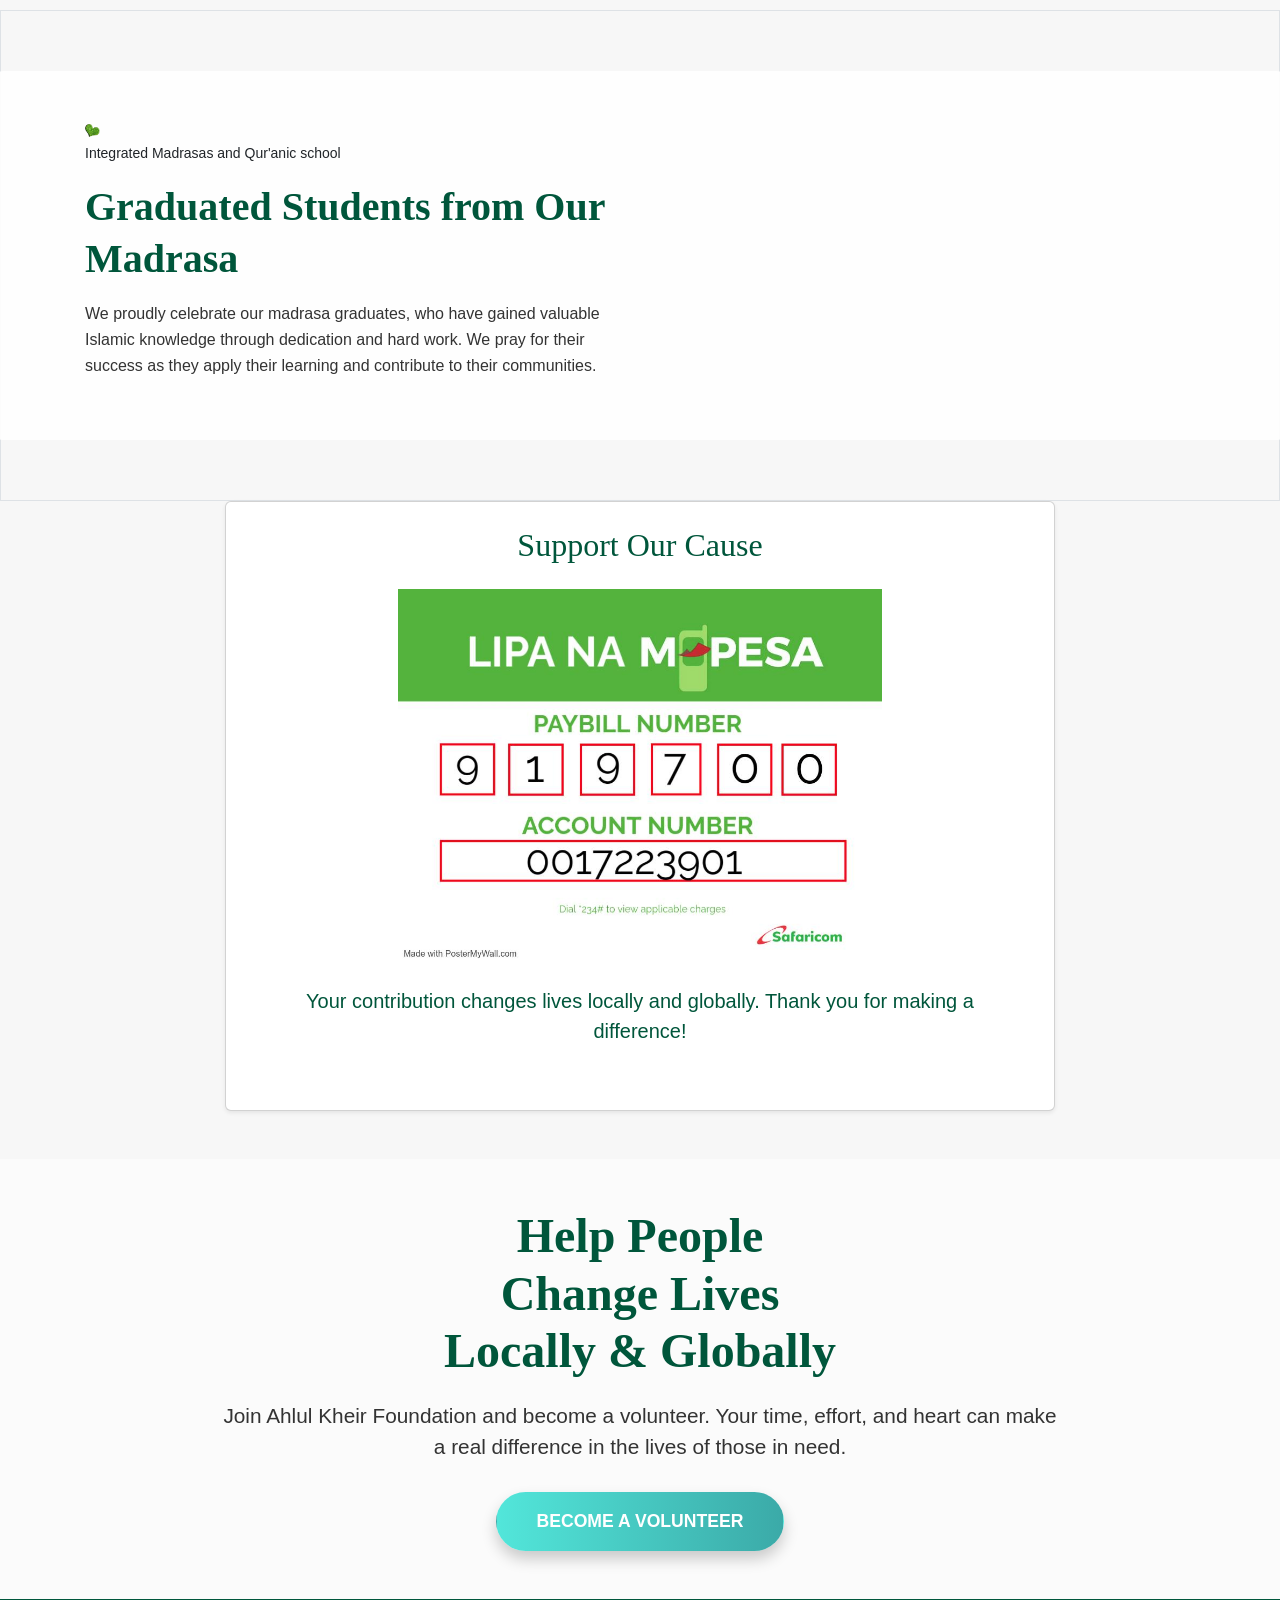
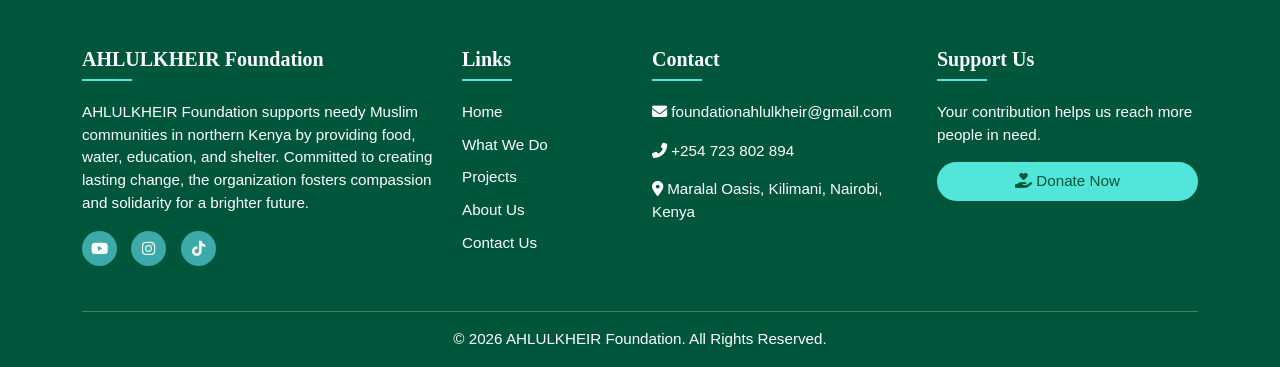
==== commit a321b7a2: "Update project files" ====
--- a/index.html
+++ b/index.html
@@ -89,383 +89,293 @@
 </head>
 <body>
 
-  <div class="donate-popup">
-    <a href="donate.html" class="donate-button">
-        <i class="fas fa-heart"></i> DONATE NOW
+  <!-- NAVBAR -->
+<nav class="navbar navbar-expand-lg sticky-top" id="nav_bar">
+  <div class="container-fluid px-md-5">
+
+    <!-- Logo -->
+    <a class="navbar-brand" href="index.html">
+      <img src="/images/ahlulkh logo.png" alt="Ahlulkheir logo" class="nav-logo">
     </a>
+
+    <!-- Mobile Toggle -->
+    <button
+      class="navbar-toggler"
+      type="button"
+      data-bs-toggle="collapse"
+      data-bs-target="#navbarNav"
+      aria-controls="navbarNav"
+      aria-expanded="false"
+      aria-label="Toggle navigation">
+      <i class="fa-solid fa-bars"></i>
+    </button>
+
+    <!-- Nav Links -->
+    <div class="collapse navbar-collapse justify-content-end" id="navbarNav">
+      <ul class="navbar-nav align-items-lg-center gap-lg-3 text-center">
+
+        <li class="nav-item">
+          <a class="nav-link active" href="index.html">Home</a>
+        </li>
+
+        <li class="nav-item">
+          <a class="nav-link" href="volunteer.html">Volunteer</a>
+        </li>
+
+        <li class="nav-item">
+          <a class="nav-link" href="index.html#aboutt">About Us</a>
+        </li>
+
+        <li class="nav-item">
+          <a class="nav-link" href="index.html#contactt">Contact Us</a>
+        </li>
+
+        <li class="nav-item">
+          <a class="nav-link" href="project.html">Projects</a>
+        </li>
+
+        <!-- Donate Button -->
+        <li class="nav-item ms-lg-3">
+          <a href="donate.html" class="btn donate-btn">
+            <i class="fas fa-heart me-1"></i> Donate
+          </a>
+        </li>
+
+      </ul>
+    </div>
+  </div>
+</nav>
+
+
+   <!-- HERO CAROUSEL -->
+<div id="heroCarousel" class="carousel slide carousel-fade hero-carousel" data-bs-ride="carousel">
+
+  <div class="carousel-inner">
+
+    <!-- SLIDE 1 -->
+    <div class="carousel-item active" data-bs-interval="5000">
+      <div class="hero-slide" style="background-image: url('https://images.unsplash.com/photo-1526256262350-7da7584cf5eb');">
+        <div class="hero-overlay"></div>
+
+        <div class="container hero-content">
+          <h1>Serve Humanity.<br>Change Lives.</h1>
+          <p>
+            Millions lack access to food, clean water, and healthcare.
+            Together, we can restore dignity and hope.
+          </p>
+
+          <div class="hero-actions">
+            <a href="donate.html" class="btn hero-donate">Donate Now</a>
+            <a href="volunteer.html" class="btn hero-volunteer">Become a Volunteer</a>
+          </div>
+        </div>
+      </div>
+    </div>
+
+    <!-- SLIDE 2 -->
+    <div class="carousel-item" data-bs-interval="5000">
+      <div class="hero-slide" style="background-image: url('https://images.unsplash.com/photo-1509099836639-18ba1795216d');">
+        <div class="hero-overlay"></div>
+
+        <div class="container hero-content">
+          <h1>Your Compassion<br>Matters.</h1>
+          <p>
+            A small act of kindness today can transform an entire community tomorrow.
+          </p>
+
+          <div class="hero-actions">
+            <a href="donate.html" class="btn hero-donate">Support a Cause</a>
+            <a href="#aboutt" class="btn hero-volunteer">Learn More</a>
+          </div>
+        </div>
+      </div>
+    </div>
+
+    <!-- SLIDE 3 -->
+    <div class="carousel-item" data-bs-interval="5000">
+      <div class="hero-slide" style="background-image: url('https://images.unsplash.com/photo-1542816417-0983c9c9ad53');">
+        <div class="hero-overlay"></div>
+
+        <div class="container hero-content">
+          <h1>Live for Others.</h1>
+          <p>
+            We’ve lived enough for ourselves.
+            Now is the time to uplift the less fortunate.
+          </p>
+
+          <div class="hero-actions">
+            <a href="donate.html" class="btn hero-donate">Give Hope</a>
+            <a href="project.html" class="btn hero-volunteer">See Our Work</a>
+          </div>
+        </div>
+      </div>
+    </div>
+
+  </div>
 </div>
 
-  <!-- navbar -->
-  <nav class="navbar navbar-expand-lg sticky-top border-bottom" id="nav_bar">
-    <div class="container-fluid px-md-5">
-      <a class="navbar-brand" href="#home">
-        <img src="/images/ahlulk_logo_.png" alt="Ahlulkheir logo">
-      </a>
-
-      <button
-        class="navbar-toggler"
-        type="button"
-        data-bs-toggle="collapse"
-        data-bs-target="#navbarNav"
-        aria-controls="navbarNav"
-        aria-expanded="false"
-        aria-label="Toggle navigation">
-        <span class="navbar-toggler"><i class="fa-solid fa-bars"></i></span>
-      </button>
-      
-      <div class="collapse navbar-collapse justify-content-end text-center pe-3" id="navbarNav">
-        <ul class="navbar-nav">
-          <li class="nav-item">
-            <a class="nav-link active" href="index.html">Home</a>
-          </li>
-          <li class="nav-item">
-            <a class="nav-link" href="volunteer.html">Volunteer</a>
-         
-          </li>
-          <li class="nav-item">
-            <a class="nav-link" href="#aboutt">About Us</a>
-          </li>
-          <li class="nav-item">
-            <a class="nav-link" href="#contactt">Contact Us</a>
-          </li>
-          <li class="nav-item">
-            <a class="nav-link" href="project.html">Project Gallery</a>
-          <li class="nav-item">
-        </ul>
-      </div>
-    </div>
-  </nav>
-
-   <!-- carousel -->
-
-   <div
-   id="carouselExampleCaptions"
-   class="carousel slide carousel-fade top_carousel"
-   data-bs-ride="carousel"
- >
-   <div class="carousel-inner">
-     <div
-       class="carousel-item active container-fluid py-md-5"
-       data-bs-interval="4000"
-     >
-       <div class="row g-0">
-        <img src="https://raw.githubusercontent.com/vinayshilpani/An-NGO-Website/master/assets/carousel-1.png" alt="" class="img-fluid d-none d-md-block w-50" />
-        <img src="https://raw.githubusercontent.com/vinayshilpani/An-NGO-Website/master/assets/carousel-1.png" alt="" class="img-fluid d-md-none w-100" />
-        <div
-           class="col-12 col-md-6 d-flex justify-content-center align-items-center anime-2"
-         >
-           <div class="ps-md-5">
-             <h5 style="color: #00563B;">
-               Let's take a moment to make a difference
-               <img
-                 src="/images/green no bg.png"
-                 alt=""
-                 class="m-0"
-                 width="10px"
-               />
-             </h5>
-             <h6>
-                by supporting those in need with food, water, and healthcare. We've spent enough time focusing on ourselves—now it's time to extend compassion and care to others.
-             </h6>
-           </div>
-         </div>
-         <div class="col-12 col-md-6 anime-3">
-         <img src="/images/kenya map.png" alt="" class="img-fluid">
-        </div>
-       </div>
-     </div>
-     <div
-       class="carousel-item container-fluid py-md-5"
-       data-bs-interval="4000"
-     >
-       <div class="row">
-         <img src="https://raw.githubusercontent.com/vinayshilpani/An-NGO-Website/master/assets/carousel-1.png" alt="" class="img-fluid d-none d-md-block w-50" />
-         <img src="https://raw.githubusercontent.com/vinayshilpani/An-NGO-Website/master/assets/carousel-1.png" alt="" class="img-fluid d-md-none w-100" />
-         <div class="col-12 col-md-6 anime-2">
-         <img src="/images/somal map.png" alt="" class="img-fluid">
-        </div>
-         <div
-           class="col-12 col-md-6 d-flex justify-content-center align-items-center anime-3"
-         >
-           <div>
-             <h5 style="color: #00563B;">
-               Let's come together to improve the lives
-               <img
-                 src="/images/green no bg.png"
-                 alt=""
-                 class="m-0"
-                 width="10px"
-               />
-             </h5>
-             <h6>
-               of those in need. We've focused on ourselves long enough; now it's time to dedicate our efforts to helping those who are struggling.
-             </h6>
-           </div>
-         </div>
-       </div>
-     </div>
-     <div
-       class="carousel-item container-fluid py-md-5"
-       data-bs-interval="4000"
-     >
-       <div class="row">
-        <img src="https://raw.githubusercontent.com/vinayshilpani/An-NGO-Website/master/assets/carousel-1.png" alt="" class="img-fluid d-none d-md-block w-50" />
-        <img src="https://raw.githubusercontent.com/vinayshilpani/An-NGO-Website/master/assets/carousel-1.png" alt="" class="img-fluid d-md-none w-100" />
-        <div
-           class="col-12 col-md-6 d-flex justify-content-center align-items-center anime-2"
-         >
-           <div >
-             <h5 style="color: #00563B;">
-               Let's work for the well-being of those in need
-               <img
-                 src="/images/green no bg.png"
-                 alt=""
-                 class="m-0"
-                 width="10px"
-               />
-             </h5>
-             <h6>
-               We've lived enough for ourselves; now it's time to live a little for the less fortunate.
-             </h6>
-           </div>
-         </div>
-         <div class="col-12 col-md-6 anime-3">
-        <img src="/images/africa map.png" alt="" class="img-fluid">        
-        </div>
-       </div>
-     </div>
-   </div>
- </div>
 
  <!-- welcome -->
- <section
-   class="container"
-   data-aos="fade-up"
-   data-aos-offset="-100"
-   data-aos-delay="40"
-   data-aos-duration="600"
-   data-aos-easing="ease-in-out"
-   data-aos-mirror="true"
-   data-aos-once="false"
-   data-aos-anchor-placement="top-center"
- >
-   <div class="row text-center" id="welcome">
-     <div class="col-12">
-       <img src="/images/green no bg.png" alt="" width="30px" />
-       <h1>WELCOME TO <span>AHLULKHEIR FOUNDATION</span></h1>
-     </div>
-     <div class="col-md-8 offset-md-2 my-md-5">
-       <p>
-        In 2015, the Ahlul Kheir Foundation emerged from the aspirations of a group of dedicated women who came together with minimal resources but a shared vision to significantly impact the lives of those in need.
-         <br class="d-none d-md-block" />
-        Originally established as a community-based organization (CBO), their commitment and efforts gradually expanded over the years. By 2024, the organization had achieved official status as a non-governmental organization (NGO).
-         <br class="d-none d-md-block" />
-        Today, the foundation is devoted to addressing the challenges of poverty, enhancing healthcare systems, and promoting educational opportunities throughout Northeastern Kenya and beyond.        </p>
-       <img src="https://raw.githubusercontent.com/vinayshilpani/An-NGO-Website/master/assets/sketch-1.png" alt="" width="250px" />
-       <center>
-         <img
-           src="https://raw.githubusercontent.com/vinayshilpani/An-NGO-Website/master/assets/quote-1.png"
-           alt=""
-           width="50px"
-           class="d-block d-md-none"
-         />
-       </center>
-     </div>
-   </div>
- </section>
-
- <!-- what we do  -->
-
- <section id="t-cards" class="mt-5">
-   <div class="container pb-md-5 mb-md-4 mb-3">
-     <div class="row">
-       <div class="col-12 text-center mb-5">
-         <h1>
-           What We Do <img src="/images/green no bg.png" alt="" width="15px" />
-         </h1>
-       </div>
-       <div
-       class="col-sm-6 col-md-3"
-       data-aos="zoom-in"
-       data-aos-delay="10"
-       data-aos-duration="600"
-       data-aos-easing="ease-in-out"
-       data-aos-anchor-placement="center-bottom"
-     >
-       <div class="panel panel-default panel-card">
-         <div class="panel-heading">
-           <img src="/images/water.jfif" alt="" />
-         </div>
-         <div class="panel">
-           <i class="fa "></i>
-         </div>
-         <div class="panel-body text-center">
-           <h4 class="panel-header">WATER RELIEF</h4>
-           <p class="m-0">
-             <small>Hydration for the community</small>
-           </p>
-         </div>
-         <div class="panel-thumbnails">
-           <div class="row">
-             <div class="col-12 text-center">
-               <p class="m-0">
-               </p>
-               <a href="project.html#waterr">Water projects</a>
-             </div>
-           </div>
-         </div>
-       </div>
-     </div>
-       <div
-         class="col-sm-6 col-md-3"
-         data-aos="zoom-in"
-         data-aos-delay="10"
-         data-aos-duration="600"
-         data-aos-easing="ease-in-out"
-         data-aos-anchor-placement="center-bottom"
-       >
-         <div class="panel panel-default panel-card">
-           <div class="panel-heading">
-             <img src="/images/education.jfif" alt="" />
-           </div>
-           <div class="panel">
-             <i class="fa"></i>
-           </div>
-           <div class="panel-body text-center">
-             <h4 class="panel-header">EDUCATION</h4>
-             <p class="m-0">
-               <small>Education for children</small>
-             </p>
-           </div>
-           <div class="panel-thumbnails">
-             <div class="row">
-               <div class="col-12 text-center">
-                 <p class="m-0">
-                 </p>
-                 <a href="project.html#edu">Education projects</a>
-               </div>
-             </div>
-           </div>
-         </div>
-       </div>
-       <div
-         class="col-sm-6 col-md-3"
-         data-aos="zoom-in"
-         data-aos-delay="10"
-         data-aos-duration="600"
-         data-aos-easing="ease-in-out"
-         data-aos-anchor-placement="center-bottom"
-       >
-         <div class="panel panel-default panel-card">
-           <div class="panel-heading">
-             <img src="/images/health.jfif" alt="" />
-           </div>
-           <div class="panel">
-             <i class="fa"></i>
-           </div>
-           <div class="panel-body text-center">
-             <h4 class="panel-header">HEALTH</h4>
-             <p class="m-0">
-               <small>Medicine for sick people</small>
-             </p>
-           </div>
-           <div class="panel-thumbnails">
-             <div class="row">
-               <div class="col-12 text-center">
-                 <p class="m-0">
-                 </p>
-                 <a href="project.html#health">Health projects</a>
-               </div>
-             </div>
-           </div>
-         </div>
-       </div>
-       <div
-         class="col-sm-6 col-md-3"
-         data-aos="zoom-in"
-         data-aos-delay="10"
-         data-aos-duration="600"
-         data-aos-easing="ease-in-out"
-         data-aos-anchor-placement="center-bottom"
-       >
-         <div class="panel panel-default panel-card">
-           <div class="panel-heading">
-             <img src="/images/food.jfif" alt="" />
-           </div>
-           <div class="panel">
-             <i class="fa"></i>
-           </div>
-           <div class="panel-body text-center">
-             <h4 class="panel-header">FOOD AID</h4>
-             <p class="m-0">
-               <small>Food for the needy</small>
-             </p>
-           </div>
-           <div class="panel-thumbnails">
-             <div class="row">
-               <div class="col-12 text-center">
-                 <p class="m-0">
-                 </p>
-                 <a href="project.html#foodd">Food Projects</a>
-               </div>
-             </div>
-           </div>
-         </div>
-       </div>
-     </div>
-   </div>
- </section>
-
- <!-- vision -->
-
- <div class="container mb-3 mb-md-5">
-   <div class="row text-center" id="vision">
-     <div class="col-12 text-center">
-       <h1 id="aboutt">
-         <img src="/images/green no bg.png" alt="" class="m-0" width="15px" />
-         <br />
-         Initiatives and constructive transformation  <br class="d-none d-md-block" />
-         worldwide.
-         <br />
-         <img src="https://raw.githubusercontent.com/vinayshilpani/An-NGO-Website/master/assets/sketch-2.png" alt="" width="250px" />
-       </h1>
-     </div>
-     <div class="col-md-4">
-       <section>
-         <img
-           src="/images/mission.png"
-           alt=""
-           class="img-fluid"
-           width="60px"
-         />
-       </section>
-       <h4>Our Mission</h4>
-       <p class="m-3">
-        Empowering marginalized communities through sustainable development by addressing food security, healthcare, education, and disaster relief. The mission focuses on building resilience, promoting self-reliance, and creating innovative, culturally inclusive solutions. The organization ensures swift and effective crisis response to support those in need.      </p>
-     </div>
-     <div class="col-md-4">
-       <section>
-         <img
-           src="/images/vision.png"
-           alt=""
-           class="img-fluid"
-           width="60px"
-         />
-       </section>
-       <h4>Our Vision</h4>
-       <p class="m-3">
-        A vision of a world where everyone has access to essential services like water, food, shelter, healthcare, sanitation, and education, ensuring a dignified life. The goal is to eliminate resource disparities, promote equal opportunities, and foster communities of shared prosperity and progress.     </div>
-     <div class="col-md-4">
-       <section>
-         <img src="/images/value.png" alt="" class="img-fluid" width="60px" />
-       </section>
-       <h4>Our Values</h4>
-       <p class="m-3">
-         Our values are centered around compassion, integrity, and collaboration. We are committed to helping those in need with honesty and transparency, while working together with others to create lasting impact. We focus on sustainable solutions and empower communities to thrive independently.
-       </p>
-     </div>
-   </div>
- </div>
+ <!-- WELCOME / ABOUT US SECTION -->
+<section class="welcome-section container" data-aos="fade-up" data-aos-offset="-100" data-aos-delay="40" data-aos-duration="600" data-aos-easing="ease-in-out" data-aos-mirror="true" data-aos-once="false" data-aos-anchor-placement="top-center">
+
+  <div class="row text-center" id="welcome">
+
+    <!-- Section Icon & Heading -->
+    <div class="col-12 mb-3">
+      <img src="/images/green no bg.png" alt="Green accent" class="welcome-icon" />
+      <h1 class="welcome-heading">WELCOME TO <span>AHLULKHEIR FOUNDATION</span></h1>
+    </div>
+
+    <!-- Story Text -->
+    <div class="col-md-8 offset-md-2 mb-4">
+      <p class="welcome-text">
+        In 2015, the Ahlul Kheir Foundation emerged from the aspirations of a group of dedicated women who came together with minimal resources but a shared vision to significantly impact the lives of those in need.<br class="d-none d-md-block">
+        Originally established as a community-based organization (CBO), their commitment and efforts gradually expanded over the years. By 2024, the organization had achieved official status as a non-governmental organization (NGO).<br class="d-none d-md-block">
+        Today, the foundation is devoted to addressing the challenges of poverty, enhancing healthcare systems, and promoting educational opportunities throughout Northeastern Kenya and beyond.
+      </p>
+    </div>
+
+    <!-- Sketch / Quote -->
+    <div class="col-12 text-center mt-1">
+      <img src="https://raw.githubusercontent.com/vinayshilpani/An-NGO-Website/master/assets/sketch-1.png" alt="Sketch Illustration" class="welcome-sketch mb-1" />
+    </div>
+
+  </div>
+</section>
+
+
+ <!-- WHAT WE DO SECTION -->
+<section id="what-we-do" class="mt-1 py-1">
+  <div class="container">
+
+    <!-- Section Heading -->
+    <div class="row text-center mb-1">
+      <div class="col-12">
+        <h1>
+          What We Do <img src="/images/green no bg.png" alt="Accent" width="15px">
+        </h1>
+        <p class="section-subtitle">
+          Our programs aim to provide essential support to communities in need.
+        </p>
+      </div>
+    </div>
+
+    <!-- Cards -->
+    <div class="row g-4">
+
+      <!-- WATER RELIEF -->
+      <div class="col-sm-6 col-md-3" data-aos="zoom-in" data-aos-delay="50" data-aos-duration="700">
+        <div class="wwd-card">
+          <div class="wwd-card-img">
+            <img src="/images/water.jfif" alt="Water Relief">
+          </div>
+          <div class="wwd-card-body text-center">
+            <h4>WATER RELIEF</h4>
+            <p>Hydration for the community</p>
+            <a href="project.html#waterr" class="wwd-link">View Projects</a>
+          </div>
+        </div>
+      </div>
+
+      <!-- EDUCATION -->
+      <div class="col-sm-6 col-md-3" data-aos="zoom-in" data-aos-delay="100" data-aos-duration="700">
+        <div class="wwd-card">
+          <div class="wwd-card-img">
+            <img src="/images/education.jfif" alt="Education">
+          </div>
+          <div class="wwd-card-body text-center">
+            <h4>EDUCATION</h4>
+            <p>Education for children</p>
+            <a href="project.html#edu" class="wwd-link">View Projects</a>
+          </div>
+        </div>
+      </div>
+
+      <!-- HEALTH -->
+      <div class="col-sm-6 col-md-3" data-aos="zoom-in" data-aos-delay="150" data-aos-duration="700">
+        <div class="wwd-card">
+          <div class="wwd-card-img">
+            <img src="/images/health.jfif" alt="Health">
+          </div>
+          <div class="wwd-card-body text-center">
+            <h4>HEALTH</h4>
+            <p>Medicine for sick people</p>
+            <a href="project.html#health" class="wwd-link">View Projects</a>
+          </div>
+        </div>
+      </div>
+
+      <!-- FOOD AID -->
+      <div class="col-sm-6 col-md-3" data-aos="zoom-in" data-aos-delay="200" data-aos-duration="700">
+        <div class="wwd-card">
+          <div class="wwd-card-img">
+            <img src="/images/food.jfif" alt="Food Aid">
+          </div>
+          <div class="wwd-card-body text-center">
+            <h4>FOOD AID</h4>
+            <p>Food for the needy</p>
+            <a href="project.html#foodd" class="wwd-link">View Projects</a>
+          </div>
+        </div>
+      </div>
+
+    </div>
+  </div>
+</section>
+
+
+ <!-- VISION / MISSION / VALUES -->
+<div class="container mb-3 mb-md-4"> <!-- reduce mb-md-5 → mb-md-4 -->
+  <div class="row text-center" id="vision">
+    
+    <!-- Section heading -->
+    <div class="col-12 text-center mb-4"> <!-- add mb-4 for spacing below heading -->
+      <h1 id="aboutt">
+        <img src="/images/green no bg.png" alt="" class="m-0" width="15px" />
+        <br />
+        Initiatives and constructive transformation <br class="d-none d-md-block" />
+        worldwide.
+      </h1>
+      <img src="https://raw.githubusercontent.com/vinayshilpani/An-NGO-Website/master/assets/sketch-2.png" alt="" width="250px" class="mt-3" />
+    </div>
+
+    <!-- Mission -->
+    <div class="col-md-4 mb-4"> <!-- add mb-4 for spacing on mobile -->
+      <section>
+        <img src="/images/mission.png" alt="" class="img-fluid mb-2" width="60px" />
+      </section>
+      <h4>Our Mission</h4>
+      <p>
+        Empowering marginalized communities through sustainable development by addressing food security, healthcare, education, and disaster relief. The mission focuses on building resilience, promoting self-reliance, and creating innovative, culturally inclusive solutions. The organization ensures swift and effective crisis response to support those in need.
+      </p>
+    </div>
+
+    <!-- Vision -->
+    <div class="col-md-4 mb-4">
+      <section>
+        <img src="/images/vision.png" alt="" class="img-fluid mb-2" width="60px" />
+      </section>
+      <h4>Our Vision</h4>
+      <p>
+        A vision of a world where everyone has access to essential services like water, food, shelter, healthcare, sanitation, and education, ensuring a dignified life. The goal is to eliminate resource disparities, promote equal opportunities, and foster communities of shared prosperity and progress.
+      </p>
+    </div>
+
+    <!-- Values -->
+    <div class="col-md-4 mb-4">
+      <section>
+        <img src="/images/value.png" alt="" class="img-fluid mb-2" width="60px" />
+      </section>
+      <h4>Our Values</h4>
+      <p>
+        Our values are centered around compassion, integrity, and collaboration. We are committed to helping those in need with honesty and transparency, while working together with others to create lasting impact. We focus on sustainable solutions and empower communities to thrive independently.
+      </p>
+    </div>
+
+  </div>
+</div>
+
 
  <!-- achieve -->
 
@@ -535,19 +445,19 @@
        data-aos-anchor-placement="top-center"
      >
        <div class="card">
-         <span> 11 August </span>
-         <img src="https://raw.githubusercontent.com/vinayshilpani/An-NGO-Website/master/assets/img-5.jpg" class="card-img-top" alt="..." />
-         <div class="card-body text-center">
-           <h5>Provide Free Islamic Tuition Session</h5>
-           <p class="text-muted">
-             <small
-               >AHLULKHEIR Foundation offers free Islamic tuition to help children and adults deepen their knowledge of the Quran and Islamic teachings. Our goal is to nurture faith, moral values, and a strong connection to Islam, empowering individuals with spiritual and educational growth.
-               <br class="d-none d-md-block" /><br><br>
-               </small
-             >
-           </p>
-         </div>
-       </div>
+  <span> Upcoming </span>
+  <img src="images/borehole.jpg" class="card-img-top" alt="Borehole Project" />
+  <div class="card-body text-center">
+    <h5>Community Borehole Water Project</h5>
+    <p class="text-muted">
+      <small>
+        AHLULKHEIR Foundation is preparing to drill a community borehole to provide clean, safe, and reliable water to families facing chronic water shortages. This project will improve health, reduce long walking distances, and support sustainable livelihoods for vulnerable communities.
+        <br class="d-none d-md-block" /><br>
+      </small>
+    </p>
+  </div>
+</div>
+
      </div>
      <div
        class="col-md-6 col-lg-4"
@@ -558,7 +468,7 @@
        data-aos-anchor-placement="top-center"
      >
        <div class="card">
-         <span> 1 Mar 2025 </span>
+         <span> 17 Feb 2026 </span>
          <img src="project/food7.jpg" class="card-img-top" alt="..." />
          <div class="card-body text-center">
            <h5>Beginning of Ramadhan </h5>
@@ -582,7 +492,7 @@
        data-aos-anchor-placement="top-center"
      >
        <div class="card">
-         <span> 30 Mar 2025 </span>
+         <span> 20 Mar 2026 </span>
          <img src="project/food1.jpg" class="card-img-top" alt="..." />
          <div class="card-body text-center">
            <h5>Celebrating of Eid</h5>
@@ -600,129 +510,111 @@
    </div>
  </div>
 
- <!-- team & testimonials -->
-
- <section class="container-fluid mb-5">
-   <div class="row py-md-5" id="team">
-     <section class="col-md-6 text-center mb-3 mb-md-0">
-       <h1 class="m-4 pb-md-5">Meet Our Team</h1>
-       <div class="d-md-flex pt-4 pt-md-3">
-         <div class="d-flex justify-content-center align-items-center">
-           <h5>
-            Rahma Adan Abdullah<br />
-             <span>Chairlady</span>
-           </h5>
-           <img src="images/rahma adan.jfif" alt="" />
-         </div>
-         <div class="d-flex justify-content-center align-items-center">
-           <img src="images/salwa omar.jfif" alt="" />
-           <h5>
-            Salwa Omar <br />
-             <span>Organizing Secretary</span>
-           </h5>
-         </div>
-       </div>
-
-       <div class="">
-        <div class="d-flex justify-content-center align-items-center"></div>
-         <img src="images/mansur dahir.jpeg" alt="" />
-         <h5>
-           Mansur Adan <br />
-           <span>Secretary</span>
-         </h5>
-       </div>
-
-       <div class="d-md-flex pt-3">
-         <div class="d-flex justify-content-center align-items-center">
-           <h5>
-             Maleek Dahir <br />
-             <span>Treasurer</span>
-           </h5>
-           <img src="images/Maleek.jpeg" alt="" />
-         </div>
-         <div class="d-flex justify-content-center align-items-center">
-           <img src="images/fatma.jpg" alt="" />
-           <h5>
-             Muslima Adan<br />
-             <span> Co-ordinator </span>
-           </h5>
-         </div>
-       </div>
-     </section>
-     <div class="col-md-6 text-center px-md-5 mb-5 mb-md-0">
-       <h1 class="m-4 pb-md-5">What People Says</h1>
-       <div
-         id="review_carousel"
-         class="carousel slide"
-         data-bs-ride="carousel"
-       >
-         <!-- Wrapper for carousel items -->
-         <div class="carousel-inner mt-md-5 mt-3">
-           <div class="carousel-item active">
-             <div class="row">
-               <div class="col-12">
-                 <div class="testimonial-wrapper">
-                   <div>
-                     <img src="https://raw.githubusercontent.com/vinayshilpani/An-NGO-Website/master/assets/quote-1.png" alt="" /> <br />
-                     <p class="m-2 m-md-4">
-                       "Ahlul Kheir Foundation has truly made a difference in our community. Their dedication to providing essential services like food, water, and healthcare has touched so many lives."</p>
-                     <h5>
-                       Ayub hassan
-                       <img src="/images/green no bg.png" alt="" width="15px" />
-                     </h5>
-                   </div>
-                 </div>
-               </div>
-             </div>
-           </div>
-           <div class="carousel-item">
-             <div class="row">
-               <div class="col-12">
-                 <div class="testimonial-wrapper">
-                   <div>
-                     <img src="https://raw.githubusercontent.com/vinayshilpani/An-NGO-Website/master/assets/quote-1.png" alt="" /> <br />
-                     <p class="m-2 m-md-4">
-                       "The compassion and transparency they show in their work is inspiring. I'm proud to support an organization that genuinely cares about making a positive impact."
-                     </p>
-                     <h5>
-                       Hassan hassan
-                       <img src="/images/green no bg.png" alt="" width="15px" />
-                     </h5>
-                   </div>
-                 </div>
-               </div>
-             </div>
-           </div>
-           <div class="carousel-item">
-             <div class="row">
-               <div class="col-12">
-                 <div class="testimonial-wrapper">
-                   <div>
-                     <img src="https://raw.githubusercontent.com/vinayshilpani/An-NGO-Website/master/assets/quote-1.png" alt="" /> <br />
-                     <p class="m-2 m-md-4">
-                       "Thanks to Ahlul Kheir Foundation, we have received the support we needed during difficult times. They don't just provide resources, they empower people to rebuild their lives."
-                     </p>
-                     <h5>
-                       Ayub Timbe
-                       <img src="/images/green no bg.png" alt="" width="15px" />
-                     </h5>
-                   </div>
-                 </div>
-               </div>
-             </div>
-           </div>
-         </div>
-       </div>
-     </div>
-   </div>
- </section>
+ <!-- TEAM & TESTIMONIALS -->
+<section class="container-fluid mb-5" id="team-testimonials">
+  <div class="row py-md-5">
+      <!-- Team Section -->
+<section id="team" class="py-5">
+  <div class="container text-center">
+    <h2 class="mb-4">Meet Our Team</h2>
+    <div class="row g-4 justify-content-center">
+
+      <!-- Team Member Card -->
+      <div class="col-12 col-sm-6 col-md-4 team-card">
+        <div class="team-inner">
+          <img src="images/rahma adan.jfif" alt="Rahma Adan">
+          <h5>Rahma Adan Abdullah</h5>
+          <span>Chairlady</span>
+        </div>
+      </div>
+
+      <div class="col-12 col-sm-6 col-md-4 team-card">
+        <div class="team-inner">
+          <img src="images/salwa omar.jfif" alt="Salwa Omar">
+          <h5>Salwa Omar</h5>
+          <span>Organizing Secretary</span>
+        </div>
+      </div>
+
+      <div class="col-12 col-sm-6 col-md-4 team-card">
+        <div class="team-inner">
+          <img src="images/mansur dahir.jpeg" alt="Mansur Adan">
+          <h5>Mansur Adan</h5>
+          <span>Secretary</span>
+        </div>
+      </div>
+
+      <div class="col-12 col-sm-6 col-md-4 team-card">
+        <div class="team-inner">
+          <img src="images/Maleek.jpeg" alt="Maleek Dahir">
+          <h5>Maleek Dahir</h5>
+          <span>Treasurer</span>
+        </div>
+      </div>
+
+      <div class="col-12 col-sm-6 col-md-4 team-card">
+        <div class="team-inner">
+          <img src="images/fatma.jpg" alt="Muslima Adan">
+          <h5>Muslima Adan</h5>
+          <span>Co-ordinator</span>
+        </div>
+      </div>
+
+    </div>
+  </div>
+</section>
+
+    </div>
+
+    <!-- TESTIMONIALS -->
+    <div class="col-md-6">
+      <h1 class="text-center mb-4">What People Say</h1>
+      <div id="review_carousel" class="carousel slide" data-bs-ride="carousel">
+
+        <div class="carousel-inner">
+
+          <!-- Testimonial 1 -->
+          <div class="carousel-item active">
+            <div class="testimonial-wrapper p-4 text-center mx-auto">
+              <img src="https://raw.githubusercontent.com/vinayshilpani/An-NGO-Website/master/assets/quote-1.png" alt="" class="mb-3">
+              <p class="mb-3">"Ahlul Kheir Foundation has truly made a difference in our community. Their dedication to providing essential services like food, water, and healthcare has touched so many lives."</p>
+              <h5>Ayub Hassan <img src="/images/green no bg.png" alt="" width="15px"></h5>
+            </div>
+          </div>
+
+          <!-- Testimonial 2 -->
+          <div class="carousel-item">
+            <div class="testimonial-wrapper p-4 text-center mx-auto">
+              <img src="https://raw.githubusercontent.com/vinayshilpani/An-NGO-Website/master/assets/quote-1.png" alt="" class="mb-3">
+              <p class="mb-3">"The compassion and transparency they show in their work is inspiring. I'm proud to support an organization that genuinely cares about making a positive impact."</p>
+              <h5>Hassan Hassan <img src="/images/green no bg.png" alt="" width="15px"></h5>
+            </div>
+          </div>
+
+          <!-- Testimonial 3 -->
+          <div class="carousel-item">
+            <div class="testimonial-wrapper p-4 text-center mx-auto">
+              <img src="https://raw.githubusercontent.com/vinayshilpani/An-NGO-Website/master/assets/quote-1.png" alt="" class="mb-3">
+              <p class="mb-3">"Thanks to Ahlul Kheir Foundation, we have received the support we needed during difficult times. They don't just provide resources, they empower people to rebuild their lives."</p>
+              <h5>Ayub Timbe <img src="/images/green no bg.png" alt="" width="15px"></h5>
+            </div>
+          </div>
+
+        </div>
+
+      </div>
+    </div>
+
+  </div>
+</section>
+
 
  <!-- helping hand -->
  <section class="container-fluid border" id="helping_hand">
    <div class="row px-md-5 d-flex align-items-center">
      <div class="col-md-6 p-3 ps-md-5 text-center text-md-start">
        <img src="/images/green no bg.png" alt="" width="15px" /> <br />
-       <small>Madrasa</small>
+       <small>Integrated Madrasas and Qur'anic school</small>
        <h1 class="my-3">
         Graduated Students from Our Madrasa<br/>
         
@@ -730,9 +622,7 @@
        <p>
         We proudly celebrate our madrasa graduates, who have gained valuable Islamic knowledge through dedication and hard work. We pray for their success as they apply their learning and contribute to their communities.
       </p>
-       <div class="text-end d-none d-md-block">
-         <img src="https://raw.githubusercontent.com/vinayshilpani/An-NGO-Website/master/assets/arrow.png" alt="" id="hh_img1" /> 
-       </div>
+       
      </div>
      <div class="col-md-6 text-center" id="hh_img2">
       <iframe width="560" height="315" src="https://www.youtube.com/embed/-Ya7-mU82Vs?si=FfUHo23b0Zkt_y-X" title="YouTube video player" frameborder="0" allow="accelerometer; autoplay; clipboard-write; encrypted-media; gyroscope; picture-in-picture; web-share" referrerpolicy="strict-origin-when-cross-origin" allowfullscreen></iframe>     </div>
@@ -758,54 +648,86 @@
    </div>
  </section>
 
- <!-- become helper -->
-
- <section class="container pb-4" id="help">
-   <div class="row" id="volunteer">
-     <div class="col-12 text-center">
-       <!-- <img src="/images/love in hands.jpg" alt="" width="250px" /> -->
-       <!-- <h1 class="">
-         Help People Change Lives <br class="d-none d-md-block" />
-         Locally and Around <br class="d-none d-md-block" />
-         The World
-       </h1> -->
-     </div>
-     <div class="my-3 my-md-5 text-center">
-       <a href="volunteer.html">Become a Volunteer</a>
-     </div>
-   </div>
- </section>
-
- <!-- footer -->
- <section class="container-fluid text-center text-md-start" id="footer">
-   <div class="row py-5 gx-5">
-     <div class="col-md-4 ps-md-5">
-      <img src="/images/ahlulk_logo_.png" alt="Ahlulkheir logo">
-      <p class="pt-3 ps-md-5 pe-md-4 text-white">
-        AHLULKHEIR Foundation supports needy Muslim communities in northern Kenya by providing food, water, education, and shelter. Committed to creating lasting change, the organization fosters compassion and solidarity for a brighter future.     </div>
-     <div class="col-md-2 link d-none d-md-block" >
-       <h4>Links</h4>
-       <a href="index.html">Home</a>
-       <a href="project.html">What We Do</a>
-       <a href="project.html">Projects</a>
-       <a href="index.html#aboutt">About Us</a>
-       <a href="index.html#contactt">Contact Us</a>
-     </div>
-     
-     <div class="col-md-4 f_contact">
-       <h4 id="contactt">Contact</h4>
-       <a href="mailto:foundationahlulkheir@gmail.com">
-         <i class="fa-solid fa-paper-plane"></i>foundationahlulkheir@gmail.com</a>
-       <a href="volunteer.html"> <i class="fa-solid fa-phone"></i>+254 723 802 894 </a>
-       <a href="volunteer.html"> <i class="fa-solid fa-house"></i> Address </a>
-       <a href="">
-        Maralal Oasis, <br />
-        Kilimani <br />
-         Nairobi kenya
-       </a>
-     </div>
-   </div>
- </section>
+ <!-- Become Helper Section -->
+<section class="container-fluid py-5" id="help">
+  <div class="overlay"></div>
+  <div class="row justify-content-center align-items-center text-center position-relative">
+    <div class="col-12 col-md-8">
+      <h1 class="help-heading">
+        Help People <br class="d-none d-md-block" />
+        Change Lives <br class="d-none d-md-block" />
+        Locally & Globally
+      </h1>
+      <p class="help-subtext">
+        Join Ahlul Kheir Foundation and become a volunteer. Your time, effort, and heart can make a real difference in the lives of those in need.
+      </p>
+      <a href="volunteer.html" class="btn btn-help">Become a Volunteer</a>
+    </div>
+  </div>
+</section>
+
+
+ <!-- Footer -->
+<footer id="footer" class="pt-5 pb-3">
+  <div class="container">
+    <div class="row text-white">
+
+      <!-- About -->
+      <div class="col-md-4 mb-4">
+        <h5>AHLULKHEIR Foundation</h5>
+        <p>
+          AHLULKHEIR Foundation supports needy Muslim communities in northern Kenya by providing food, water, education, and shelter. Committed to creating lasting change, the organization fosters compassion and solidarity for a brighter future.
+        </p>
+        <div class="social-icons mt-3">
+          <a href="http://www.youtube.com/@AHLULKHEIRFOUNDATION-q3w" target="_blank"><i class="fab fa-youtube"></i></a>
+          <a href="https://www.instagram.com/ahlulkheir__?igsh=MXVtc3IyamtwdTl4NQ==" target="_blank"><i class="fab fa-instagram"></i></a>
+          <a href="https://www.tiktok.com/@ahlulkheir.foundation?_r=1&_t=ZS-93m2kPszUmO" target="_blank"><i class="fab fa-tiktok"></i></a>
+
+        </div>
+      </div>
+
+      <!-- Quick Links -->
+      <div class="col-md-2 mb-4">
+        <h5>Links</h5>
+        <ul class="footer-links list-unstyled">
+          <li><a href="index.html">Home</a></li>
+          <li><a href="#what-we-do">What We Do</a></li>
+          <li><a href="project.html">Projects</a></li>
+          <li><a href="#aboutt">About Us</a></li>
+          <li><a href="#contactt" id="contactt">Contact Us</a></li>
+        </ul>
+      </div>
+
+      <!-- Contact Info -->
+      <div class="col-md-3 mb-4">
+        <h5>Contact</h5>
+        <p><i class="fas fa-envelope"></i> foundationahlulkheir@gmail.com</p>
+        <p><i class="fas fa-phone-alt"></i> +254 723 802 894</p>
+        <p><i class="fas fa-map-marker-alt"></i> Maralal Oasis, Kilimani, Nairobi, Kenya</p>
+      </div>
+
+      <!-- Support Us -->
+<div class="col-md-3 mb-4">
+  <h5>Support Us</h5>
+  <p>Your contribution helps us reach more people in need.</p>
+  <a href="/donate.html" class="btn btn-footer w-100">
+    <i class="fas fa-hand-holding-heart"></i> Donate Now
+  </a>
+</div>
+
+
+    </div>
+
+    <hr class="border-light">
+
+    <div class="row">
+      <div class="col-12 text-center">
+        <p class="small mb-0">&copy; 2026 AHLULKHEIR Foundation. All Rights Reserved.</p>
+      </div>
+    </div>
+  </div>
+</footer>
+
 
  <!-- bootstrap script -->
  <script
@@ -819,4 +741,4 @@
    AOS.init();
  </script>
 </body>
-</html>   
+</html>   
--- a/styles.css
+++ b/styles.css
@@ -1,5 +1,9 @@
 /*@import url('https://fonts.googleapis.com/css2?family=DM+Sans&family=Fredoka+One&display=swap');*/
 @import url('https://fonts.googleapis.com/css2?family=Poppins:wght@300;400;600&display=swap');
+/* Prevent horizontal shake / scroll */
+body, html {
+  overflow-x: hidden;
+}
 
 body {
   font-family: 'Poppins', sans-serif;
@@ -46,197 +50,338 @@
 
 /******************** navbar ********************/
 
-#nav_bar{
-    background-color: #3baaa8;
-    box-shadow: 0px 2px 10px 4px rgba(0,0,0,0.1);
-}
-
-#navbarNav li{  
-    margin: 0 2px;
-    width: 110px;
-    transition: all .5s ease;
-}
-
-
-#navbarNav li:hover{
-    border-radius: 10px;
-    background-color: #00563B;
-}
-
-#navbarNav li a{
-    color: black;   
-    transition: all .5s ease;
-}
-
-#navbarNav li a:hover{
-    color: #588b7b;
-    font-weight: bold;
-}
-
-#navbarNav .active{
-  
-    color: black;
-    font-weight: bold;
-    border-radius: 10px;
-}
-
-#nav_img{
-    position: relative;
-    animation-name: nav_img;
-    animation-duration: 2s;
-    animation-timing-function: ease;   
-}
-
-#nav_a1{
-    position: relative;
-    animation-name: nav_a1;
-    animation-duration: 2s;
-    animation-timing-function: ease;   
-}
-
-#nav_a2{
-    position: relative;
-    animation-name: nav_a2;
-    animation-duration: 2.5s;
-    animation-timing-function: ease;   
-}
-
-#nav_a3{
-    position: relative;
-    animation-name: nav_a3;
-    animation-duration: 3s;
-    animation-timing-function: ease;   
-}
-
-#nav_a4{
-    position: relative;
-    animation-name: nav_a4;
-    animation-duration: 3.5s;
-    animation-timing-function: ease;   
-}
-
-#nav_a5{
-    position: relative;
-    animation-name: nav_a5;
-    animation-duration: 4s;
-    animation-timing-function: ease;   
-}
-
-@keyframes nav_img {
-    0%{
-        left: -100px;
-        transform: rotate(180deg);
-    }
-
-    100%{
-        left: 0;
-        transform: rotate(0deg);
-    }
-}
-
-@keyframes nav_a1 {
-    0%{
-        top: -150px;
-    }
-
-    100%{
-        top: 0;
-    }
-}
-
-@keyframes nav_a2 {
-    0%{
-        top: -150px;
-    }
-
-    100%{
-        top: 0;
-    }
-}
-
-@keyframes nav_a3 {
-    0%{
-        top: -150px;
-    }
-
-    100%{
-        top: 0;
-    }
-}
-
-@keyframes nav_a4 {
-    0%{
-        top: -150px;
-    }
-
-    100%{
-        top: 0;
-    }
-}
-
-@keyframes nav_a5 {
-    0%{
-        top: -150px;
-    }
-
-    100%{
-        top: 0;
-    }
-}
+/* =======================
+   NAVBAR BASE
+======================= */
+#nav_bar {
+  background-color: white;
+  box-shadow: 0 6px 24px rgba(0, 0, 0, 0.06);
+  padding: 10px 0;
+  transition: all 0.3s ease;
+  z-index: 999;
+}
+
+/* Logo */
+.nav-logo {
+  height: 48px;
+}
+
+/* =======================
+   NAV LINKS
+======================= */
+#navbarNav li {
+  margin: 0 6px;
+}
+
+#navbarNav li a {
+  color: #222;
+  font-weight: 500;
+  padding: 8px 12px;
+  transition: color 0.3s ease;
+}
+
+#navbarNav li a:hover {
+  color: #3baaa8;
+}
+
+/* Active link */
+#navbarNav .active {
+  color: #3baaa8;
+  font-weight: 600;
+  position: relative;
+}
+
+#navbarNav .active::after {
+  content: "";
+  position: absolute;
+  bottom: -6px;
+  left: 0;
+  width: 100%;
+  height: 2px;
+  background-color: #3baaa8;
+}
+
+/* =======================
+   DONATE BUTTON
+======================= */
+.donate-btn {
+  background-color: #3baaa8;
+  color: #ffffff;
+  padding: 8px 20px;
+  border-radius: 30px;
+  font-weight: 600;
+  transition: all 0.3s ease;
+}
+
+.donate-btn:hover {
+  background-color: #3baaa8;
+  transform: translateY(-1px);
+  color: #ffffff;
+}
+#paypal-donate {
+    display: flex;
+    flex-direction: column;
+    align-items: center;
+    justify-content: center;
+}
+
+#paypal-donate h3 {
+    font-size: 2rem;
+    color: #00563B;
+    margin-bottom: 20px;
+}
+
+.paypal-btn {
+    max-width: 250px;
+    width: 100%;
+    cursor: pointer;
+    transition: transform 0.3s ease, filter 0.3s ease;
+}
+
+.paypal-btn:hover {
+    transform: scale(1.1);
+    filter: brightness(1.2);
+}
+
+
+/* =======================
+   MOBILE STYLES
+======================= */
+.navbar-toggler {
+  border: none;
+  font-size: 1.3rem;
+  color: #3baaa8;
+}
+
+@media (max-width: 991px) {
+  .donate-btn {
+    margin-top: 12px;
+  }
+}
+
+/* =======================
+   SUBTLE LOAD ANIMATION
+======================= */
+.navbar {
+  animation: navbarFade 0.8s ease forwards;
+}
+
+@keyframes navbarFade {
+  from {
+    opacity: 0;
+    transform: translateY(-10px);
+  }
+  to {
+    opacity: 1;
+    transform: translateY(0);
+  }
+}
+
 
 
 /******************** carousel ********************/
 
-.top_carousel .carousel-item{
-    min-height: 30vh;
-    position: relative;
-}
-.top_carousel .carousel-item .row > img{
-    position: absolute;
-    z-index: -2;
-}
-
-.top_carousel .carousel-item .row h5{
-    color: #52e6da;
-}
-
-.anime-2{
-    position: relative;
-    animation-name: anime-2;
-    animation-duration: 1.3s;
-    animation-timing-function: ease-out;
-    overflow: hidden;
-}
-
-@keyframes anime-2 {
-    0%{
-        left: -500px;
-    }
-    100%{
-        left: 0;
-    }
-}
-
-
-.anime-3{
-    position: relative;
-    animation-name: anime-3;
-    animation-duration: 1.3s;
-    animation-timing-function: ease-out;
-    overflow: hidden;
-}
-
-@keyframes anime-3 {
-    0%{
-        right: -500px;
-    }
-
-    100%{
-        right: 0;
-    }
-}
+/* =========================
+   HERO CAROUSEL (NEW)
+========================= */
+.hero-carousel {
+  position: relative;
+  overflow: hidden;
+}
+
+/* Each slide */
+.hero-slide {
+  height: 85vh;
+  background-size: cover;
+  background-position: center;
+  position: relative;
+  display: flex;
+  align-items: center;
+}
+
+/* Dark overlay for readability */
+.hero-overlay {
+  position: absolute;
+  inset: 0;
+  background: linear-gradient(
+    rgba(0, 0, 0, 0.65),
+    rgba(0, 0, 0, 0.45)
+  );
+  z-index: 1;
+}
+
+/* Content container */
+.hero-content {
+  position: relative;
+  z-index: 2;
+  color: #ffffff;
+  max-width: 720px;
+  animation: heroFadeUp 1.2s ease forwards;
+}
+
+/* Headline */
+.hero-content h1 {
+  font-size: clamp(2.3rem, 4vw, 3.6rem);
+  font-weight: 800;
+  margin-bottom: 16px;
+  line-height: 1.2;
+}
+
+/* Subtext */
+.hero-content p {
+  font-size: 1.05rem;
+  color: #e5e5e5;
+  line-height: 1.7;
+  margin-bottom: 32px;
+}
+
+/* CTA buttons */
+.hero-actions {
+  display: flex;
+  gap: 16px;
+  flex-wrap: wrap;
+}
+
+/* Donate CTA */
+.hero-donate {
+  background-color: #3baaa8;
+  color: #ffffff;
+  padding: 14px 32px;
+  border-radius: 30px;
+  font-weight: 600;
+  transition: all 0.3s ease;
+}
+
+.hero-donate:hover {
+  background-color: #3baaa8;
+  transform: translateY(-2px);
+  color: #ffffff;
+}
+
+/* Secondary CTA */
+.hero-volunteer {
+  border: 2px solid #ffffff;
+  color: #ffffff;
+  padding: 14px 32px;
+  border-radius: 30px;
+  font-weight: 600;
+  transition: all 0.3s ease;
+}
+
+.hero-volunteer:hover {
+  background-color: #ffffff;
+  color: #3baaa8;
+}
+
+/* =========================
+   HERO ANIMATION
+========================= */
+@keyframes heroFadeUp {
+  from {
+    opacity: 0;
+    transform: translateY(40px);
+  }
+  to {
+    opacity: 1;
+    transform: translateY(0);
+  }
+}
+
+/* =========================
+   MOBILE OPTIMIZATION
+========================= */
+@media (max-width: 768px) {
+  .hero-slide {
+    height: 90vh;
+  }
+
+  .hero-content h1 {
+    font-size: 2.2rem;
+  }
+
+  .hero-actions {
+    flex-direction: column;
+    align-items: flex-start;
+  }
+}
+
 
 /******************** welcome ********************/
+
+/* =========================
+   WELCOME / ABOUT US SECTION
+========================= */
+.welcome-section {
+  padding: 80px 15px;
+  background-color: #f4f7f6;
+}
+
+.welcome-section #welcome {
+  margin-bottom: 50px;
+}
+
+/* Accent icon above heading */
+.welcome-icon {
+  width: 35px;
+  margin-bottom: 15px;
+}
+
+/* Heading styling */
+.welcome-heading {
+  font-family: 'Fredoka One', cursive; /* keeps your fun accent */
+  font-size: clamp(2rem, 4vw, 3rem);
+  font-weight: 800;
+  color: #0c6b3f;
+  margin-bottom: 20px;
+}
+
+.welcome-heading span {
+  color: #52e6da; /* subtle green accent */
+}
+
+/* Story text */
+.welcome-text {
+  font-size: 1.1rem;
+  color: #333;
+  line-height: 1.8;
+  text-align: center;
+  margin-bottom: 25px;
+}
+
+/* Sketch / Illustration */
+.welcome-sketch {
+  max-width: 250px;
+  width: 100%;
+  height: auto;
+  transition: transform 0.3s ease;
+}
+
+.welcome-sketch:hover {
+  transform: scale(1.05);
+}
+
+/* Mobile quote icon */
+.welcome-quote {
+  margin-top: 15px;
+}
+
+/* =========================
+   RESPONSIVE
+========================= */
+@media (max-width: 768px) {
+  .welcome-section {
+    padding: 60px 10px;
+  }
+
+  .welcome-heading {
+    font-size: 2rem;
+  }
+
+  .welcome-text {
+    font-size: 1rem;
+  }
+}
+
 
 /* This class controls the position of the popup container */
 .donate-popup {
@@ -246,7 +391,6 @@
     transform: translateY(-50%);  /* Center it perfectly */
     z-index: 1000;
 }
-
 /* This class controls the button appearance */
 .donate-button {
     display: flex;
@@ -270,255 +414,254 @@
     text-decoration: none;
     box-shadow: 0 6px 12px rgba(0, 0, 0, 0.3);
 }
-#welcome{
-    margin-bottom: 40px;    
-}
-
-#welcome .offset-md-2{
-    background: url(assets/quote-1.png) left top no-repeat, url(assets/quote-2.png) right top no-repeat;
-}
-
-
-#welcome span{
-    font-family: 'Fredoka One', cursive;
-}
-
-#welcome p{
-    font-size: 1.1rem;
-    line-height: 30px;
-}
-
 /******************** what we do ********************/
 
-#t-cards {
-    padding-top: 50px;
-    padding-bottom: 30px;
-    background: url(assets/background-2.jpg);
-    background-position: center;
-    background-repeat: no-repeat;
-    background-size: cover;
-}
-
-/*** Panel cards ***/
-
-
-.panel.panel-card {
-    position: relative;
-    height: 241px;
-    border: none;
-    overflow: hidden;
-    border-radius: 10px;
-    box-shadow: 3px 3px 10px 3px rgba(0, 0, 0, 0.2);
-    margin-bottom: 15px;
-    transition: all .5s ease;
-    background-color: #F7F7F7;
-}
-
-.panel.panel-card:hover{
-    background-color: white;
-}
-
-.panel.panel-card .panel-heading {
-    position: relative;
-    z-index: 2;
-    height: 120px;
-    border-bottom-color: #fff;
-    overflow: hidden;
-    transition: height 600ms ease-in-out;
-    -webkit-transition: height 600ms ease-in-out;
-}
-
-.panel.panel-card .panel-heading img {
-    position: absolute;
-    top: 50%;
-    left: 50%;
-    filter: grayscale(100%);
-    z-index: 1;
-    width: 120%;
-    transition: all .8s ease;
-    transform: translate3d(-50%,-50%,0);
-    -webkit-transform: translate3d(-50%,-50%,0);
-}
-
-.panel.panel-card .panel-figure {
-    position: absolute;
-    top: auto;
-    left: 50%;
-    z-index: 3;
-    width: 70px;
-    height: 70px;
-    border-radius: 50%;
-    opacity: 1;
+/* =========================
+   WHAT WE DO SECTION
+========================= */
+#what-we-do, #t-cards {
+  padding-top: 60px;
+  padding-bottom: 60px;
+  background: url(assets/background-2.jpg) center/cover no-repeat;
+}
+
+#what-we-do h1 {
+  font-size: clamp(2rem, 4vw, 2.8rem);
+  font-weight: 800;
+  color: #0c6b3f;
+  margin-bottom: 10px;
+  text-align: center;
+}
+
+#what-we-do h1 img {
+  margin-left: 5px;
+}
+
+#what-we-do .section-subtitle {
+  color: #555;
+  font-size: 1rem;
+  text-align: center;
+  margin-bottom: 40px;
+}
+
+/* =========================
+   CARD STYLE
+========================= */
+.wwd-card {
+  background: #ffffffcc; /* slightly transparent to show background image */
+  border-radius: 15px;
+  box-shadow: 0 6px 20px rgba(0,0,0,0.12);
+  overflow: hidden;
+  transition: all 0.4s ease;
+  display: flex;
+  flex-direction: column;
+  height: 100%;
+}
+
+.wwd-card:hover {
+  transform: translateY(-10px) scale(1.02);
+  box-shadow: 0 10px 30px rgba(0,0,0,0.2);
+}
+
+/* Card Image */
+.wwd-card-img {
+  position: relative;
+  overflow: hidden;
+  height: 180px;
+}
+
+.wwd-card-img img {
+  width: 100%;
+  height: 100%;
+  object-fit: cover;
+  filter: grayscale(60%);
+  transition: all 0.5s ease;
+}
+
+.wwd-card:hover .wwd-card-img img {
+  filter: grayscale(0%);
+  transform: scale(1.05);
+}
+
+/* Card Body */
+.wwd-card-body {
+  padding: 20px;
+  text-align: center;
+  flex-grow: 1;
+}
+
+.wwd-card-body h4 {
+  color: #0c6b3f;
+  font-weight: 700;
+  margin-bottom: 8px;
+  transition: color 0.3s ease;
+}
+
+.wwd-card-body p {
+  color: #555;
+  font-size: 0.95rem;
+  margin-bottom: 15px;
+}
+
+/* Card Link */
+.wwd-link {
+  font-weight: 600;
+  color: #52e6da;
+  text-decoration: none;
+  transition: all 0.3s ease;
+}
+
+.wwd-link:hover {
+  color: #0c6b3f;
+  text-decoration: underline;
+}
+
+/* =========================
+   RESPONSIVE GRID
+========================= */
+@media (max-width: 768px) {
+  .wwd-card-img {
+    height: 150px;
+  }
+
+  #what-we-do h1 {
+    font-size: 2rem;
+  }
+}
+
+
+
+/******************** Our Vision / Mission / Values ********************/
+
+/* Section Heading */
+#vision h1 {
+    color: black;
+    margin: 10px 0;       /* reduced margin */
+    font-size: 2rem;      /* slightly smaller for balance */
+    line-height: 1.2;
+}
+
+#vision img {
+    transition: transform 0.5s ease;  /* smooth icon and sketch hover */
+}
+
+/* Circle Icons */
+#vision section {
+    width: 60px;
+    height: 60px;                     /* fixed size for uniformity */
     display: flex;
     justify-content: center;
     align-items: center;
-    background-color:  #3baaa8;
-    box-shadow: 0 0 0 3px #fff;
-    -webkit-box-shadow: 0 0 0 3px #fff;
-    transform: translate3d(-50%,-50%,0);
-    -webkit-transform: translate3d(-50%,-50%,0);
-    transition: opacity 400ms ease-in-out;
-    -webkit-transition: opacity 400ms ease-in-out;
-}
-
-.panel.panel-card .panel-figure i{
-    font-size: 1.8rem;
+    margin: 0 auto 15px auto;         /* reduced bottom margin */
+    border-radius: 50%;
+    background-color: #3baaa8;
+    transition: all 0.5s ease;
+}
+
+/* Card hover effects */
+#vision div {
+    cursor: pointer;
+    transition: all 0.5s ease;
+}
+
+#vision div:hover img {
+    transform: scale(1.1);            /* slight zoom on hover */
+}
+
+#vision div:hover section {
+    box-shadow: 0 5px 15px rgba(0,0,0,0.3); /* softer shadow */
+}
+
+/* Paragraph styling */
+#vision p {
+    margin: 0 15px 15px 15px;        /* tighter margins */
+    line-height: 1.5;                /* consistent line height */
+    font-size: 0.95rem;              /* slightly smaller for readability */
+}
+
+/* Column spacing on mobile */
+#vision .col-md-4 {
+    margin-bottom: 20px;             /* ensures spacing between stacked columns on mobile */
+}
+
+
+/******************** Counter / Impact ********************/
+
+#achieve {
+    background: url(assets/background-3.png) center / cover no-repeat;
+    overflow-x: hidden; /* stops sideways shake */
+}
+
+/* Overlay */
+#achieve > div {
+    background-color: rgba(0, 0, 0, 0.7);
+    padding-top: 40px;     /* reduced */
+    padding-bottom: 40px;  /* reduced */
+}
+
+/* Heading */
+#achieve h1 {
+    font-size: 2.3rem;   /* reduced from 3rem */
     color: white;
-}
-
-.panel.panel-card .panel-body {
-    padding-top: 40px;
-    padding-bottom: 20px;
-    transition: padding 400ms ease-in-out;
-    -webkit-transition: padding 400ms ease-in-out;
-} 
-
-.panel.panel-card .panel-thumbnails {
-    padding: 0 15px 20px;
-}
-
-.panel-thumbnails .thumbnail {
-    width: 60px;
-    max-width: 100%;
-    margin: 0 auto;
-    background-color: #fff;
-} 
-
-.panel h4{
-    color: black;
-    transition: all .8s ease;
-}
-
-.panel a{
-    text-decoration: none;
-    color: blue;
-    font-weight: bold;
-    transition: all .5s ease;
-}
-
-.panel a:hover{
+    margin-bottom: 30px;
+    font-weight: 700;
+}
+
+/* Accent image animation */
+#achieve img {
+    animation: pulseScale 2s ease-in-out infinite;
+}
+
+/* Smoother animation */
+@keyframes pulseScale {
+    0%   { transform: scale(1); }
+    50%  { transform: scale(1.08); }
+    100% { transform: scale(1); }
+}
+
+/* Counter container */
+.count_div {
+    margin-top: 20px;
+}
+
+/* Numbers */
+.count_div p,
+.count_div span {
+    font-size: 2.2rem;
     color: #3baaa8;
-}
-
-.panel.panel-card:hover .panel-heading {
-    height: 55px;
-    transition: height 400ms ease-in-out;
-    -webkit-transition: height 400ms ease-in-out;
-}
-
-.panel.panel-card:hover .panel-figure {
-    opacity: 0;
-    transition: opacity 400ms ease-in-out;
-    -webkit-transition: opacity 400ms ease-in-out;
-}
-
-.panel.panel-card:hover .panel-body {
-    padding-top: 20px;
-    transition: padding 400ms ease-in-out;
-    -webkit-transition: padding 400ms ease-in-out;
-}
-
-.panel.panel-card:hover h4{
-    color: #00563B;
-}
-
-
-
-/******************** Our Vision ********************/
-
-#vision h1{
-    color: black;
-    margin: 20px;
-}
-
-#vision section{
-    width: max-content;
-    margin: auto;
-    padding: 20px;
-    border-radius: 50%;
-    background-color:  #3baaa8;
-    margin-bottom: 20px;
-    transition: all 1s ease;
-}
-
-#vision img{
-    transition: all 1s ease;
-}
-
-#vision div{
-    cursor: pointer;
-}
-
-#vision div:hover img{
-    transform: scale(1.10);
-}
-
-#vision div:hover section{
-    box-shadow: 5px 5px 10px 3px rgba(0, 0, 0, 0.4);
-}
-
-/******************** Counter ********************/
-
-#achieve{
-    background: url(assets/background-3.png);
-    background-position: bottom top;
-    background-attachment: fixed;
-    background-size: cover;
-    
-}
-
-#achieve > div{
-    background-color: rgba(0, 0, 0, 0.7);
-    padding-bottom: 20px;
-}
-
-#achieve h1{
-    font-size: 3rem;
+    font-weight: 800;
+    margin-bottom: 5px; /* tighter */
+}
+
+/* Description text */
+.count_div h5 {
     color: white;
-}
-
-#achieve img{
-    animation-name: anime-4;
-    animation-duration: 2s;
-    animation-iteration-count: infinite;
-    animation-timing-function: linear;
-}
-
-@keyframes anime-4 {
-    0%{
-        transform: scale(1.10);
-    }
-    25%{
-        transform: scale(0.90);
-    }
-    75%{
-        transform: scale(1.10);
-    }
-    100%{
-        transform: scale(0.90);
-    }
-}
-
-.count_div{
-    margin: auto;
-}
-
-.count_div p{
-    font-size: 2rem;
-    color: #3baaa8;
-    font-weight: bold;
-}
-
-.count_div span{
-    font-size: 2rem;
-    color:  #3baaa8;
-    font-weight: bold;
-}
-
-.count_div h5{
-    color: white;
-}
-
+    font-size: 0.95rem;
+    line-height: 1.4;
+    font-weight: 500;
+    margin: 0;
+}
+
+/* Mobile fixes */
+@media (max-width: 768px) {
+    #achieve h1 {
+        font-size: 1.8rem;
+    }
+
+    .count_div section {
+        margin-bottom: 25px;
+    }
+}
+
+/* Disable fixed background on mobile to prevent shaking */
+@media (max-width: 991px) {
+    #achieve {
+        background-attachment: scroll;
+    }
+}
+
+
+/******************** event ********************/
 
 /******************** event ********************/
 
@@ -528,20 +671,24 @@
     background-color: rgb(242,240,236);
     position: relative;
     overflow: hidden;
-    margin: 8px 15px;
-    transition: all .8s ease;
+    margin: 8px 0;
+    transition: transform .4s ease, box-shadow .4s ease, background-color .4s ease;
 }
 
 #event .card:hover{
     background-color: white;
-    box-shadow: 1px 16px 8px 8px rgba(0,0,0,0.1);
+    box-shadow: 0 12px 30px rgba(0,0,0,0.15);
+    transform: translateY(-4px);
 }
 
 #event .card img{
     border-radius: 10px 10px 0px 0px;
-    transition: all .8s ease;
+    transition: transform .6s ease, filter .6s ease;
     margin-bottom: 10px;
     filter: grayscale(100%);
+    width: 100%;
+    height: 220px;
+    object-fit: cover;
 }
 
 #event .card:hover img{
@@ -550,7 +697,7 @@
 }
 
 #event .card h5{
-    transition: all .8s ease;
+    transition: color .4s ease;
 }
 
 #event .card:hover h5{
@@ -559,20 +706,20 @@
 
 #event .card span{
     position: absolute;
-    top: 0;
-    left: 0%;
+    top: 10px;
+    left: 10px;
     background-color: #3baaa8;
     color: white;
-    padding: 15px;
+    padding: 8px 14px;
     font-weight: bold;
-    border-radius: 10px 0px 10px 0px;
+    border-radius: 20px;
     z-index: 10;
 }
 
 #event .card a{
     text-decoration: none;
     color: blue;
-    transition: all .5s ease;
+    transition: color .3s ease;
 }
 
 #event .card a:hover{
@@ -581,218 +728,405 @@
 }
 
 
+
 /******************** Team or testimonials  ********************/
 
-#team{
-    background: url();
-    background-attachment: fixed;
-    background-size: cover;
-    margin-bottom: 20px;
-    background-color: white;
+/******************** Team & Testimonials ********************/
+
+/* Container background */
+#team {
+    background-color: #f9f9f9;
     border-radius: 10px 100px / 120px;
-    border: 1px solid rgba(128, 128, 128, 0.26);
-}
-
-#team section img{
-    width: 60px;
+    border: 1px solid rgba(128, 128, 128, 0.15);
+    padding: 50px 0;
+    margin-bottom: 50px;
+}
+
+/* TEAM SECTION */
+#team {
+    background-color: #f8f9fa;
+    padding: 60px 0;
+}
+
+#team h2 {
+    color: #00563B;
+    font-weight: 700;
+    margin-bottom: 40px;
+}
+
+/* TEAM CARDS */
+.team-card {
+    transition: transform 0.4s, box-shadow 0.4s;
+}
+
+.team-card .team-inner {
+    background: white;
+    padding: 20px 15px;
+    border-radius: 15px;
+    box-shadow: 0 5px 15px rgba(0,0,0,0.1);
+    display: flex;
+    flex-direction: column;
+    align-items: center;
+    transition: transform 0.4s ease, box-shadow 0.4s ease;
+}
+
+.team-card img {
+    width: 100px;
+    height: 100px;
+    object-fit: cover;
     border-radius: 50%;
-    margin: 0 10px;
-}
-
-#team section div{
-    margin: auto;
+    border: 3px solid #3baaa8;
+    margin-bottom: 10px;
+    transition: transform 0.4s ease;
+}
+
+.team-card h5 {
+    margin-bottom: 5px;
+    font-weight: 600;
+    font-size: 1.1rem;
+    color: #00563B;
+    text-align: center;
+}
+
+.team-card span {
+    font-size: 0.9rem;
+    color: #555;
+    text-align: center;
+}
+
+/* Hover effect */
+.team-card:hover .team-inner {
+    transform: translateY(-8px);
+    box-shadow: 0 10px 25px rgba(0,0,0,0.2);
+}
+
+.team-card:hover img {
+    transform: scale(1.1);
+}
+
+/* Responsive spacing */
+@media (max-width: 768px) {
+    #team {
+        padding: 40px 0;
+    }
+
+    .team-card .team-inner {
+        padding: 15px 10px;
+    }
+}
+
+/* TESTIMONIAL CAROUSEL */
+#review_carousel {
+    margin: 15px auto;
+    max-width: 500px;
+    background: rgba(255, 255, 255, 0.5);
+    box-shadow: 0 5px 22px rgba(31, 38, 135, 0.2);
+    backdrop-filter: blur(10px);
+    -webkit-backdrop-filter: blur(10px);
+    border-radius: 15px;
+    border: 1px solid rgba(255, 255, 255, 0.18);
+    padding: 30px 20px;
+}
+
+#review_carousel .carousel-inner p {
+    font-size: 0.95rem;
+    line-height: 1.5;
+    color: #333;
     margin-bottom: 15px;
 }
 
-#team section div span{
-    font-size: 1rem;
-}
-
-#review_carousel{
-    margin: 15px;
-    background: rgba( 255, 255, 255, 0.4 );
-    box-shadow: 0 5px 22px 0 rgba( 31, 38, 135, 0.2);
-    backdrop-filter: blur( 11px );
-    -webkit-backdrop-filter: blur( 11px );
-    border-radius: 10px;
-    border: 1px solid rgba( 255, 255, 255, 0.18 );
-}
-
-#review_carousel h5{
-    margin-bottom: 20px;
-}
-
-/* helper */
-
-#helping_hand{
+#review_carousel .carousel-inner h5 {
+    font-weight: 600;
+    color: #00563B;
+}
+
+#review_carousel img {
+    width: 40px;
+    margin-bottom: 10px;
+}
+
+/* Reduce spacing between carousel and team */
+#team h1 {
+    color: #00563B;
+    font-weight: bold;
+    margin-bottom: 40px;
+}
+
+/* Responsive adjustments */
+@media (max-width: 768px) {
+    #team .team-card img {
+        width: 100px;
+        height: 100px;
+    }
+
+    #review_carousel {
+        max-width: 90%;
+        padding: 20px 15px;
+    }
+}
+
+
+/* Helping Hand Section */
+#helping_hand {
     background: url(assets/helping-hands-shape.png);
     background-size: contain;
     background-repeat: no-repeat;
     background-position: bottom;
-}
-
-#helping_hand .row{
-    background-color: rgba(0, 0, 0, 0.2);
-}
-
-#hh_img1{
+    padding: 60px 0;
+}
+
+#helping_hand .row {
+    background-color: rgba(255, 255, 255, 0.9); /* lighter, readable */
+    border-radius: 15px;
+    padding: 30px 15px;
+}
+
+#helping_hand h1 {
+    color: #00563B;
+    font-weight: bold;
+    line-height: 1.3;
+}
+
+#helping_hand p {
+    font-size: 1rem;
+    line-height: 1.6;
+    color: #333;
+}
+
+/* Animated arrow */
+#hh_img1 {
     animation-name: anime-5;
-    animation-duration: 1.2s;
+    animation-duration: 1.5s;
     animation-direction: alternate;
     animation-iteration-count: infinite;
-    animation-timing-function: linear;
-}
-
-@keyframes anime-5{
-    0%{
-        transform: translateX(-20px);
-    }
-    100%{
-        transform: translateX(20px);
-
-    }   
-}
-
-
-#hh_img2 img{
-    margin: 20px 10px;
-    max-width: 350pxs;
+    animation-timing-function: ease-in-out;
+}
+
+/* Arrow animation */
+@keyframes anime-5 {
+    0% {
+        transform: translateX(-15px);
+    }
+    100% {
+        transform: translateX(15px);
+    }
+}
+
+/* Video container */
+#hh_img2 iframe {
+    width: 100%;
+    max-width: 500px;
+    height: 280px;
     border-radius: 15px;
-    transition: all .8s ease-in;
+    transition: transform 0.6s ease-in-out;
+}
+
+/* Hover effect on video */
+#helping_hand:hover #hh_img2 iframe {
+    transform: scale(1.05);
+}
+
+/* Responsive adjustments */
+@media (max-width: 768px) {
+    #helping_hand .row {
+        flex-direction: column-reverse;
+        padding: 20px 10px;
+    }
     
-}
-
-#helping_hand:hover #hh_img2 img{
-    transform: scale(1.20);
-}
+    #hh_img1 {
+        display: none; /* hide arrow on mobile for neatness */
+    }
+
+    #hh_img2 iframe {
+        height: 220px;
+    }
+}
+
 
 /******************** become Volunteer ********************/
 
-#help{
-    background: url(assets/sketch-4.png);
-    background-repeat: no-repeat;
-    background-position: left bottom;
-}
-
-#volunteer{
-    background: url(assets/sketch-5.png);
-    background-repeat: no-repeat;
-    background-position: right;
-    background-size: contain;
-}
-
-#volunteer a{
+/* Become Helper Section */
+#help {
+    position: relative;
+    background: url('/images/love-in-hands.jpg') center center/cover no-repeat;
+    color: #003d2a; /* dark text instead of pure white */
+    overflow: hidden;
+    padding: 80px 0;
+    text-align: center;
+}
+
+#help .overlay {
+    position: absolute;
+    top: 0;
+    left: 0;
+    width: 100%;
+    height: 100%;
+    background: rgba(255, 255, 255, 0.5); /* soft white overlay instead of dark green */
+    z-index: 1;
+}
+
+#help .position-relative {
+    position: relative;
+    z-index: 2;
+}
+
+.help-heading {
+    font-size: 3rem;
+    font-weight: 700;
+    margin-bottom: 20px;
+    line-height: 1.2;
+    color: #00563B; /* deep green accent */
+    animation: slideDown 1s ease-out forwards;
+}
+
+.help-subtext {
+    font-size: 1.3rem;
+    margin-bottom: 30px;
+    opacity: 0;
+    color: #333; /* readable dark gray */
+    animation: fadeIn 2s 0.5s forwards;
+}
+
+.btn-help {
+    background: linear-gradient(90deg, #52e6da, #3baaa8);
+    color: white;
+    padding: 15px 40px;
+    border-radius: 50px;
+    font-size: 1.1rem;
+    font-weight: bold;
+    text-transform: uppercase;
+    box-shadow: 0 8px 15px rgba(0, 0, 0, 0.2);
+    transition: all 0.3s ease;
+}
+
+.btn-help:hover {
+    transform: scale(1.1);
+    background: linear-gradient(90deg, #3baaa8, #52e6da);
+    box-shadow: 0 12px 20px rgba(0, 0, 0, 0.3);
+}
+
+/* Animations */
+@keyframes slideDown {
+    0% {
+        opacity: 0;
+        transform: translateY(-50px);
+    }
+    100% {
+        opacity: 1;
+        transform: translateY(0);
+    }
+}
+
+@keyframes fadeIn {
+    0% {
+        opacity: 0;
+        transform: translateY(20px);
+    }
+    100% {
+        opacity: 1;
+        transform: translateY(0);
+    }
+}
+
+/* Responsive */
+@media (max-width: 768px) {
+    .help-heading {
+        font-size: 2.2rem;
+    }
+
+    .help-subtext {
+        font-size: 1rem;
+    }
+
+    .btn-help {
+        padding: 12px 25px;
+        font-size: 1rem;
+    }
+}
+
+
+/********************* footer ********************/
+
+/* Footer */
+#footer {
+    background-color: #00563B;
+    color: white;
+    font-family: 'Arial', sans-serif;
+    position: relative;
+    overflow: hidden;
+}
+
+#footer h5 {
+    font-weight: bold;
+    margin-bottom: 20px;
+    position: relative;
+}
+
+#footer h5::after {
+    content: '';
+    display: block;
+    width: 50px;
+    height: 2px;
+    background-color: #52e6da;
+    margin-top: 8px;
+}
+
+#footer p, #footer li, #footer a {
+    color: white;
+    font-size: 0.95rem;
+}
+
+#footer a {
     text-decoration: none;
+    transition: color 0.3s ease;
+}
+
+#footer a:hover {
+    color: #52e6da;
+}
+
+.footer-links li {
+    margin-bottom: 10px;
+}
+
+.social-icons a {
+    display: inline-block;
+    margin-right: 10px;
+    width: 35px;
+    height: 35px;
+    line-height: 35px;
+    text-align: center;
+    border-radius: 50%;
+    background-color: #3baaa8;
+    color: white;
+    transition: all 0.3s ease;
+}
+
+.social-icons a:hover {
+    transform: scale(1.1);
+    background-color: #52e6da;
+}
+
+#footer .btn-footer {
+    background-color: #52e6da;
     color: #00563B;
-    font-size: 1.1rem;
-    padding: 10px;
-    border-radius: 10px;
-    transition: all .5s ease;
-    background-color: white;
-    font-weight: bold;
-    border: 1px solid rgba(128, 128, 128, 0.4);
-    box-shadow: 2px 2px 5px rgba(0, 0, 0, 0.24);
-}
-
-#volunteer a:hover{
+    border: none;
+    padding: 8px 15px;
+    border-radius: 50px;
+    transition: all 0.3s ease;
+}
+
+#footer .btn-footer:hover {
+    background-color: #3baaa8;
     color: white;
-    font-weight: normal;
-    background-color: #00563B;
-    box-shadow: 2px 2px 5px rgba(0, 0, 0, 0.44);
-}
-
-
-/********************* footer ********************/
-
-#footer{
-    background: url(assets/footer.jpeg);
-    background-size: contain;
-    background-position: bottom;
-    background-attachment: fixed;
-}
-
-#footer .row{
-    background-color: #3baaa8;
-}
-
-#footer .row h4{
-    margin: 20px 10px;
-    color: white;
-}
-
-
-#footer .link a{
-    text-decoration: none;
-    color: black;
-    display: block;
-    padding: 5px 8px;
-    
-    margin: 5px;
-    transition: all .5s ease;
-}
-
-#footer .link a:hover{
-    color: white;
-    transform: scale(1.10);
-}
-
-#footer .f_contact a{
-    color: black;
-    text-decoration: none;
-    font-size: 1.1rem;
-    display: block;
-    margin: 15px;
-}
-
-@media screen and (max-width: 400px) {
-  #navbarNav li {
-    margin: auto;
-  }
-
-  .top_carousel .carousel-item img {
-    margin: 40px 0;
-  }
-
-  .top_carousel .carousel-item h1 {
-    font-size: 1rem;
-  }
-
-  .top_carousel .carousel-item h5 {
-    font-size: 0.7rem;
-  }
-
-  #welcome .offset-md-2 {
-    background: none;
-  }
-
-  #achieve h1 {
-    font-size: 1.5rem;
-  }
-
-  .count_div p {
-    font-size: 1rem;
-  }
-
-  #volunteer {
-    background: none;
-  }
-
-  #help {
-    background: none;
-  }
-
-  #hh_img2 img{
-    margin: 0;
-    margin-bottom: 20px;
-  }
-
-  #helping_hand:hover #hh_img2 img{
-    transform: scale(0.90);
-  }
-
-  #footer{
-    background-size: cover;
-    background-repeat: no-repeat;
-  }
-
-}+}
+
+#footer input.form-control {
+    border-radius: 50px 0 0 50px;
+    border: none;
+    padding-left: 15px;
+}
+#footer .input-group {
+    max-width: 100%;
+    display: flex;
+}
